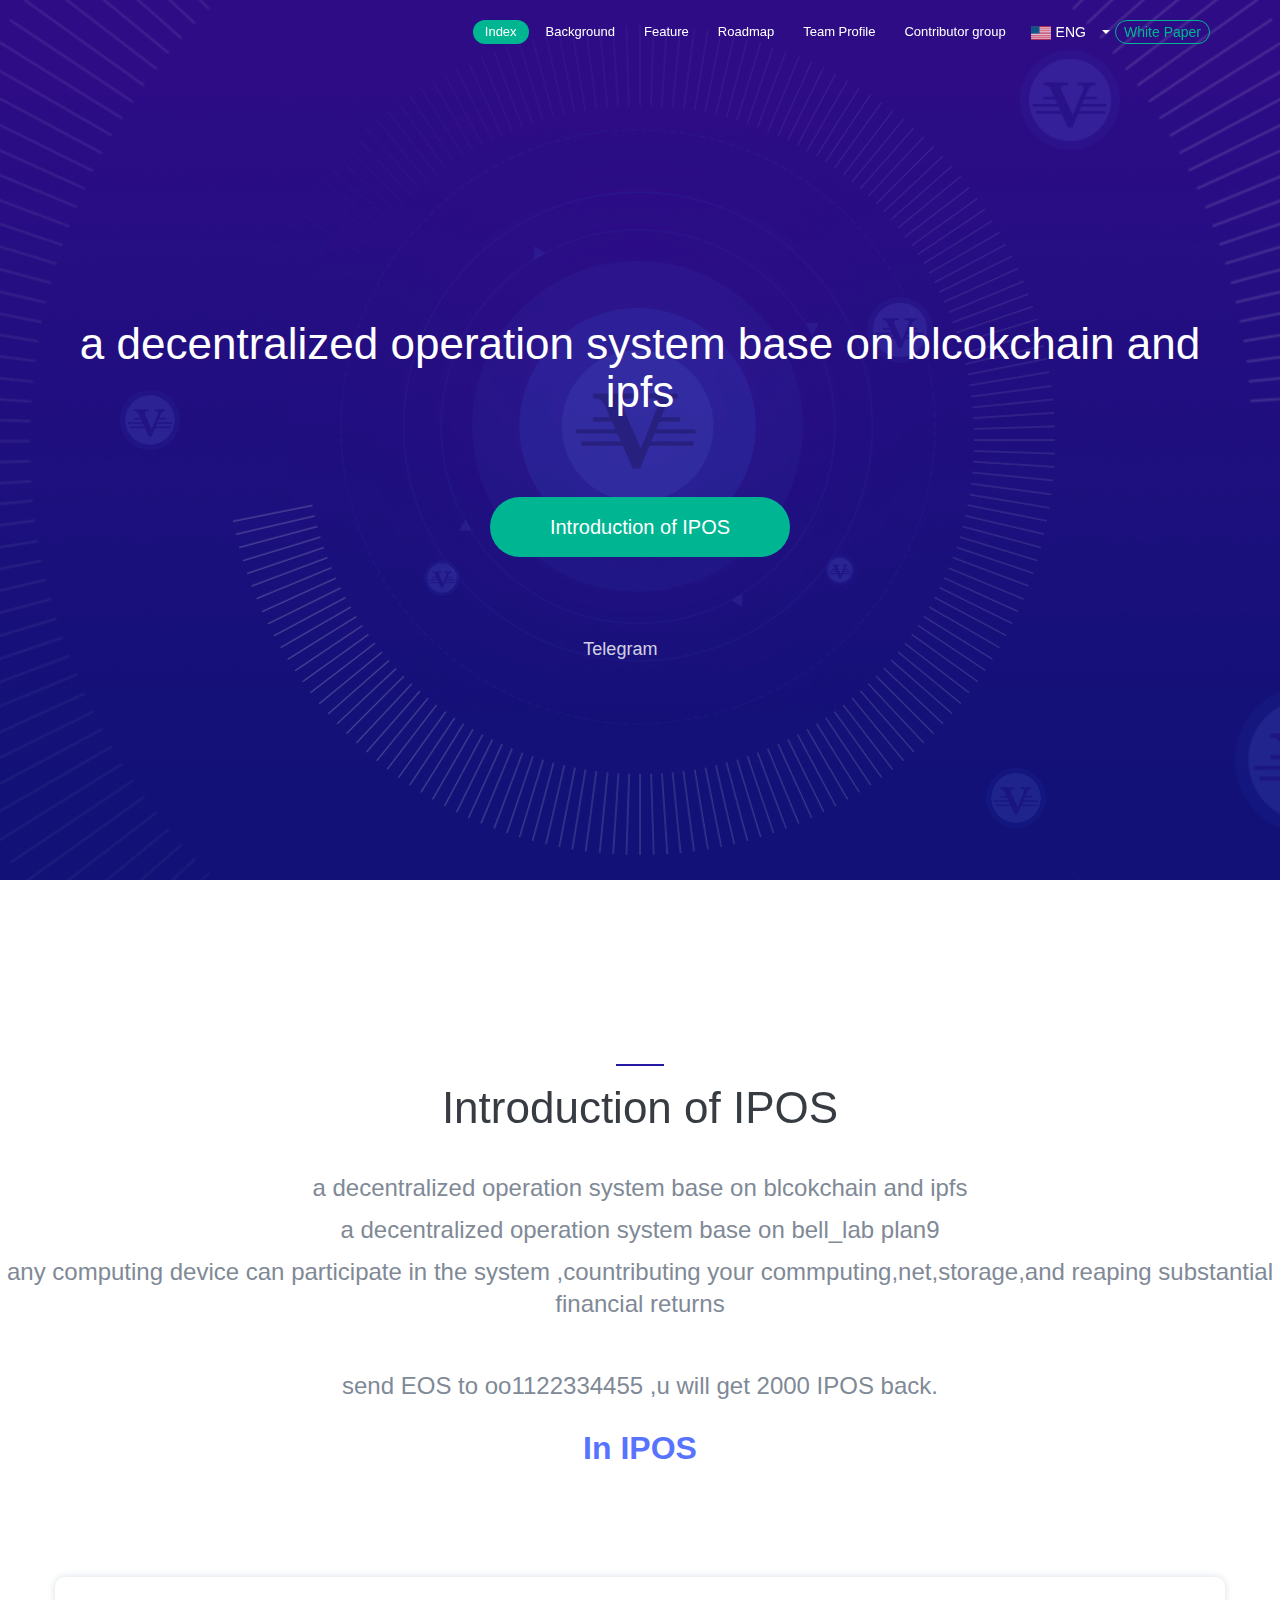
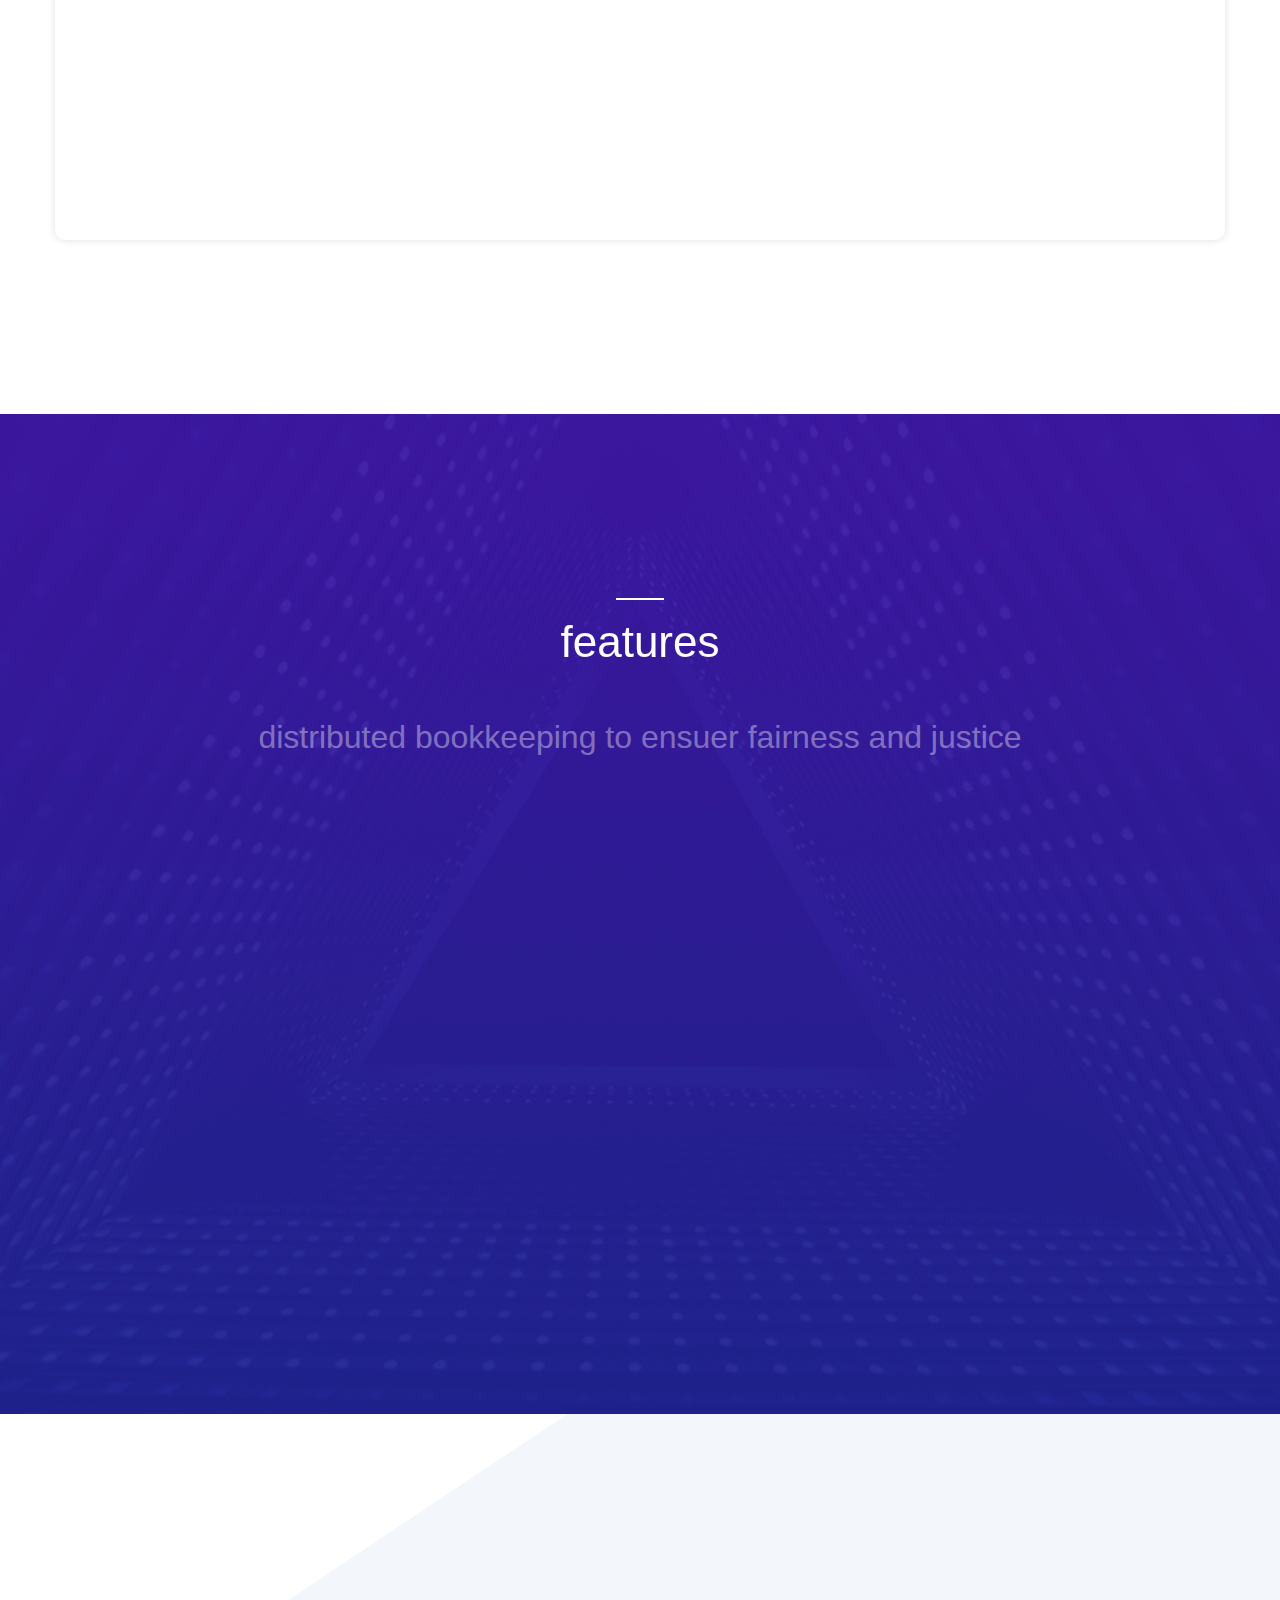
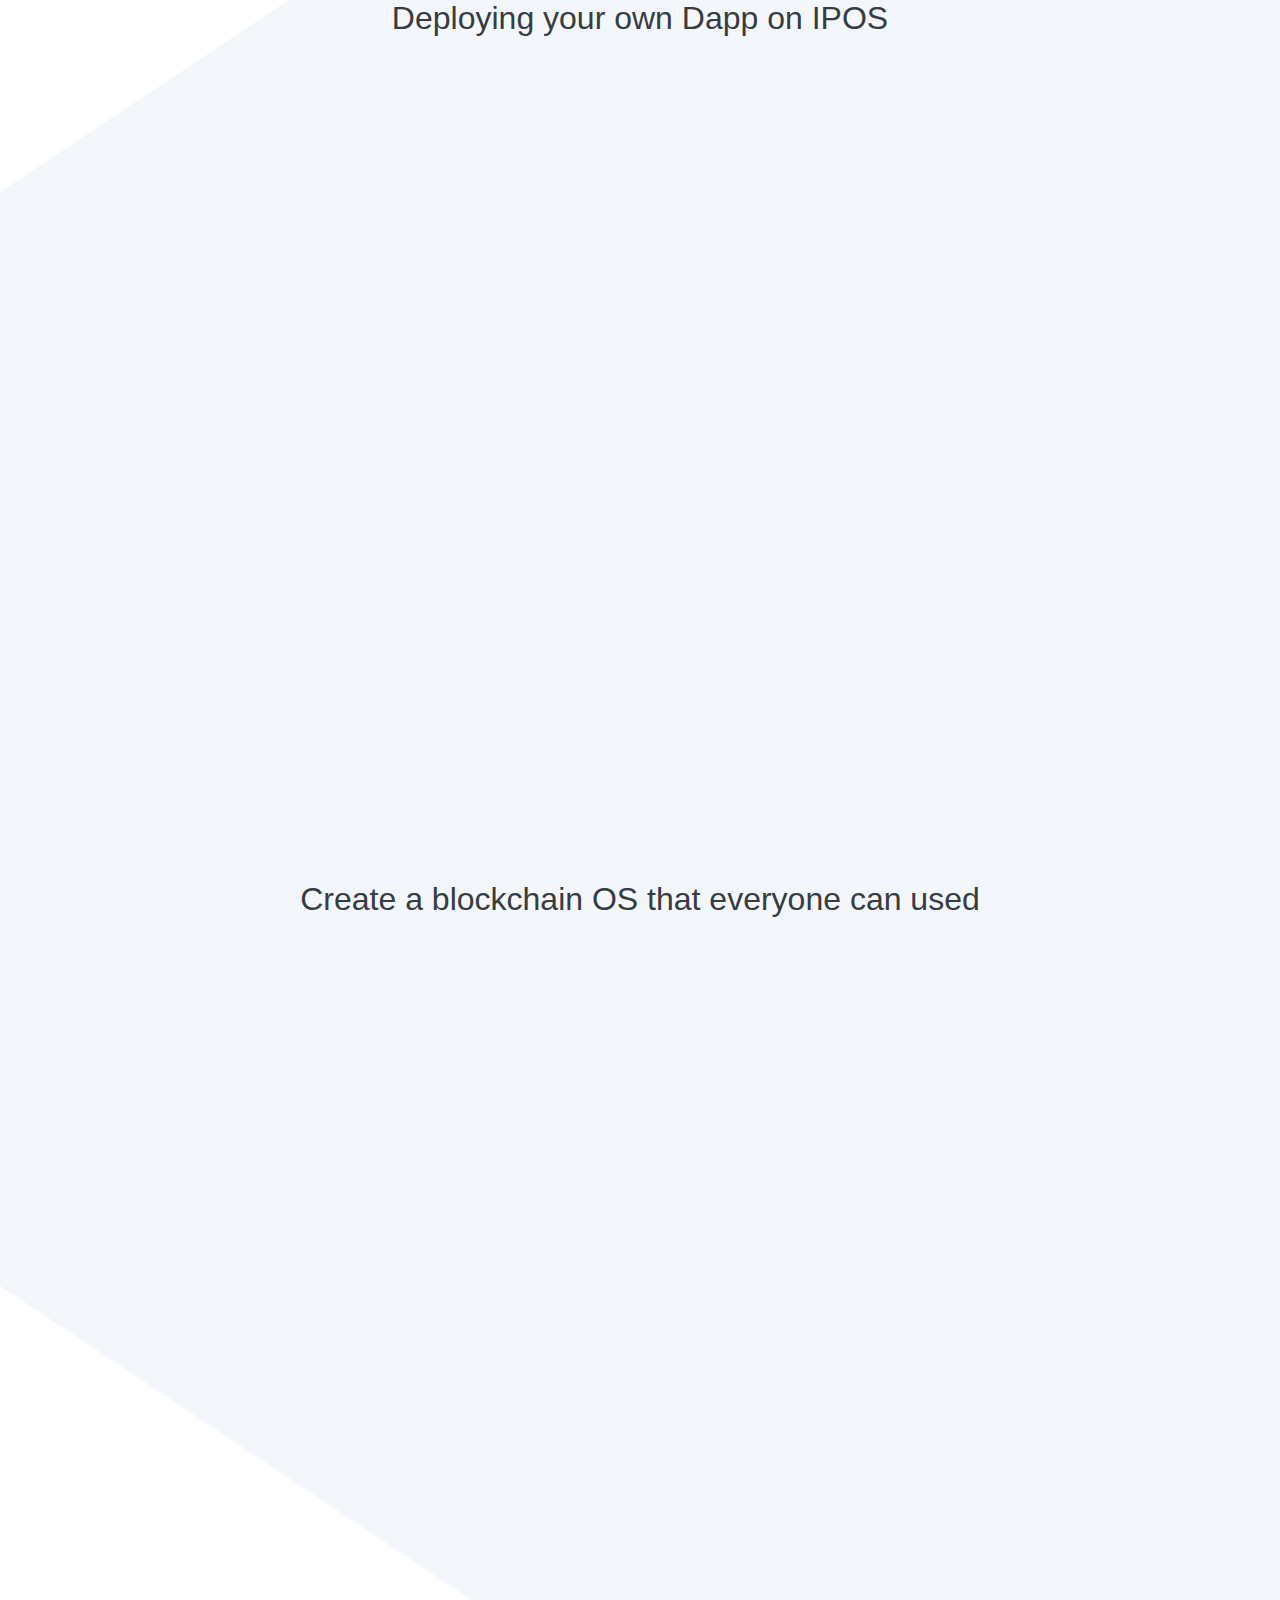
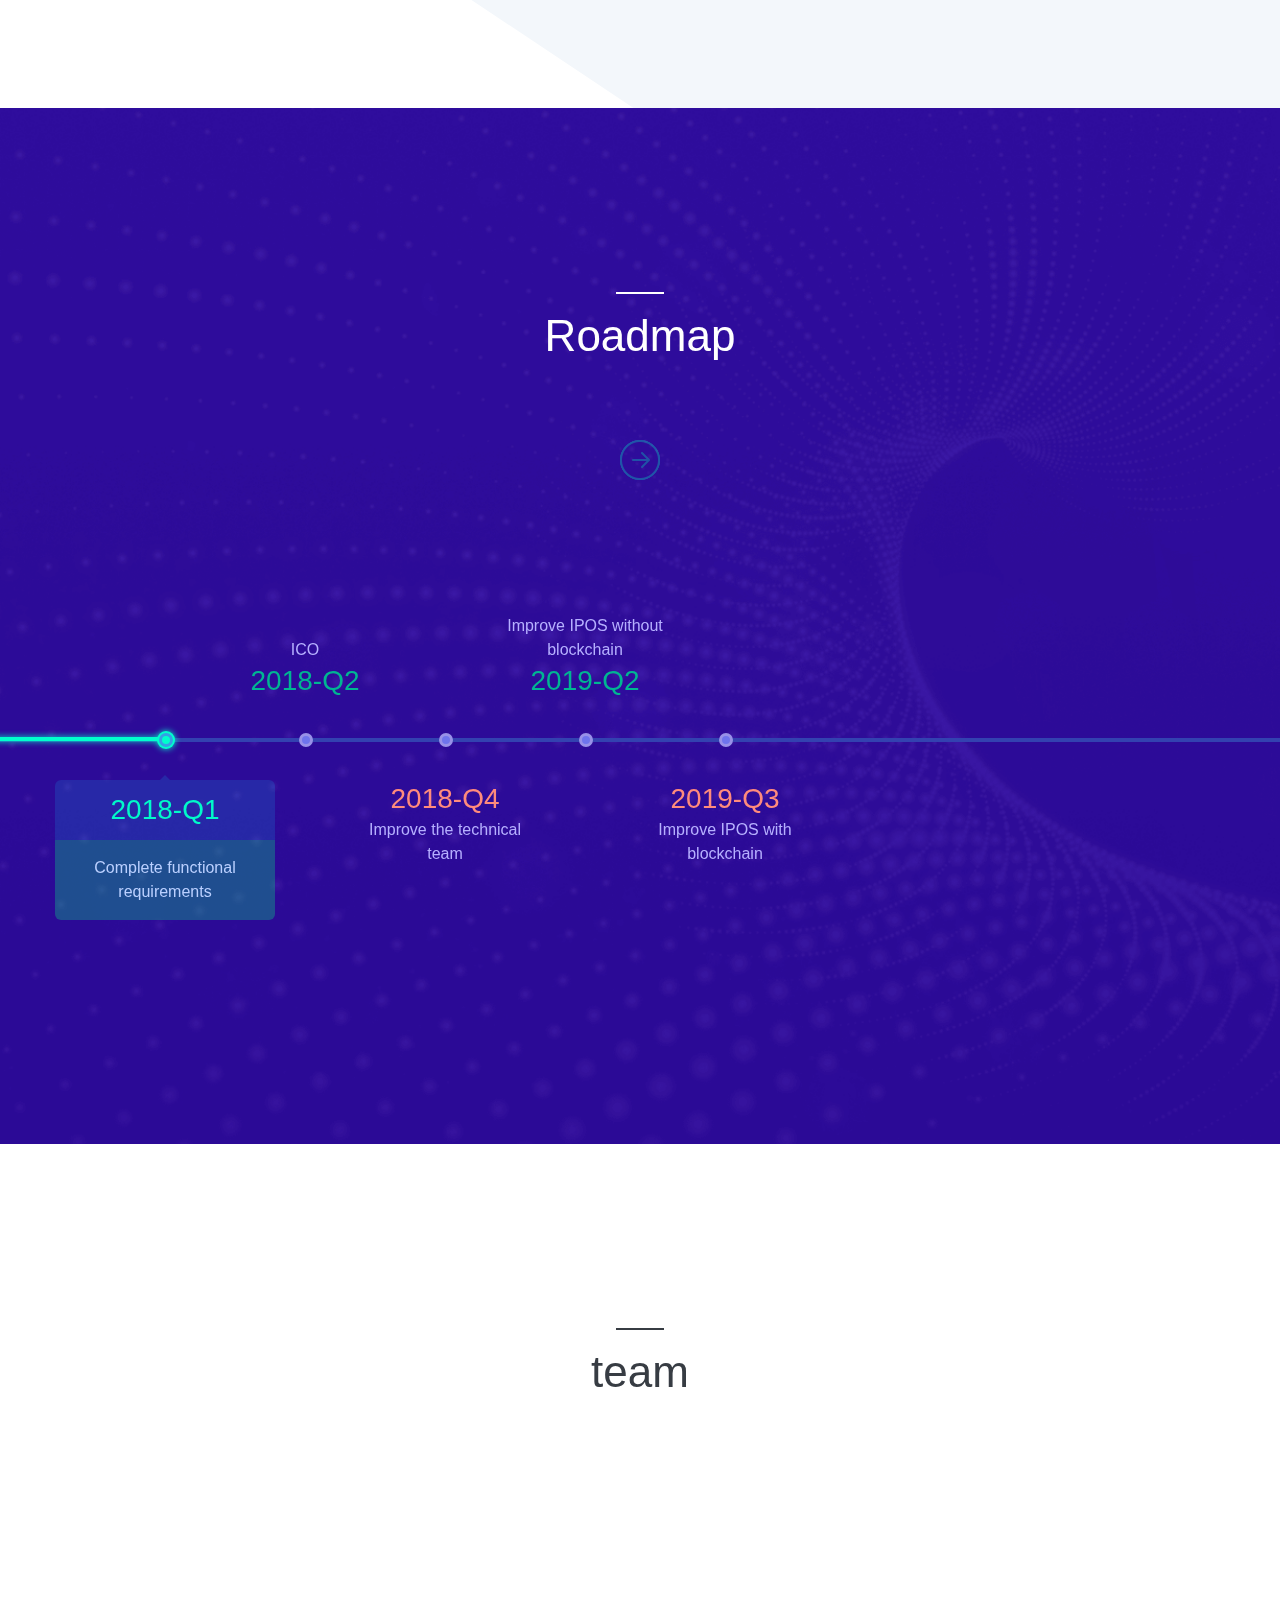
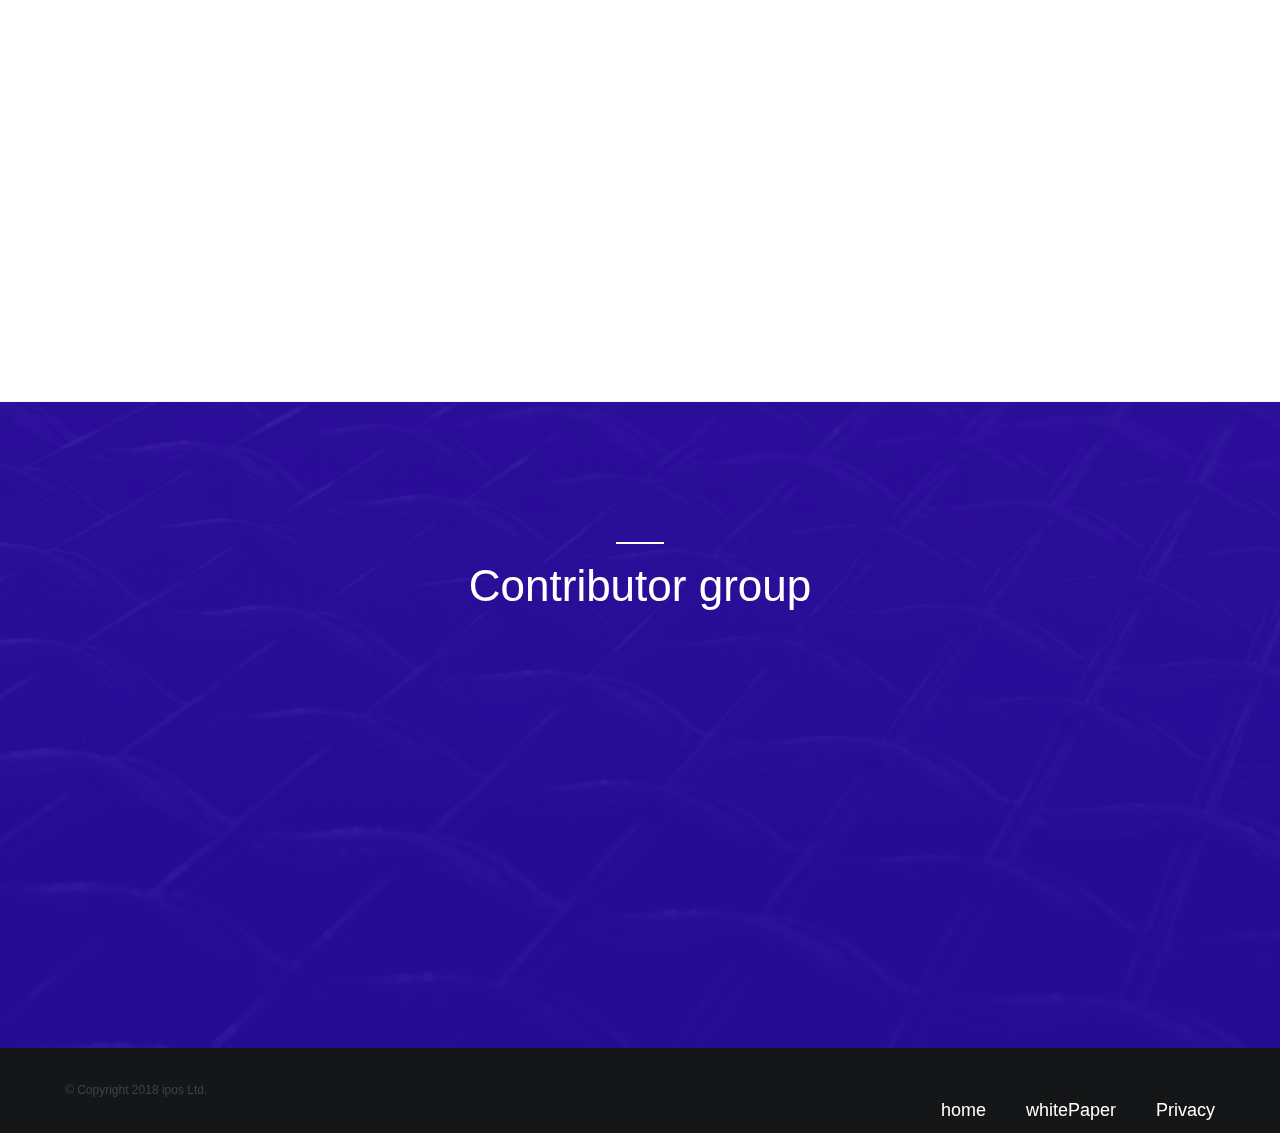
==== index.html @ 0fe25af8 "Update index.html" ====
<!DOCTYPE html>
<html lang="en">
<head>
    <meta charset="UTF-8">
    <meta name="renderer" content="webkit">
    <meta http-equiv="x-ua-compatible" content="IE=edge,chrome=1">
    <meta name="viewport" content="width=device-width, initial-scale=1, maximum-scale=1.0,user-scalable=no">
    <meta name="keywords" content="IPOS,IPFS, btc, blockchain">
    <meta name="description" content="IPOS a decentralized operation system base on bell_lab plan9">
    <link href="/logo.png" rel="SHORTCUT ICON"/>
    <title>ipos -- a decentralized operation system</title>
    <link rel="stylesheet" href="/assets/css/animate.css"/>
    <link rel="stylesheet" href="/assets/css/global.css" type="text/css"/>
    <link rel="stylesheet" href="/assets/css/index.css" type="text/css"/>
    <link rel="stylesheet" href="/assets/css/index-xs.css" media="screen and (max-width: 750px)" type="text/css"/>
<!-- Global site tag (gtag.js) - Google Analytics -->
<script async src="https://www.googletagmanager.com/gtag/js?id=UA-15892875-23"></script>
<script>
  window.dataLayer = window.dataLayer || [];
  function gtag(){dataLayer.push(arguments);}
  gtag('js', new Date());

  gtag('config', 'UA-15892875-23');
</script>
    <!--[if lt IE9]>
    <script src="/assets/js/html5shiv.js"></script>
    <script src="/assets/js/json3.js"></script>
    <![endif]-->
    <!-- dom4级 功能 -->
    <script src="/assets/js/dom4.max.js"></script>
</head>
<body>
<header id="module-header" class="m-header js-header">
    <div class="container">
        <div class="logo">
            <a href="/" title="IPOS" class="iconfont "></a>
        </div>
        <nav class="m-nav">
            <span class="nav-btn js-btn-nav iconfont"></span>
            <ul class="clearfix">
                <li class="active"><a href="#module-header" title="Index">Index</a></li>
                <li><a href="#module-background" title="Background">Background</a></li>
                <li><a href="#module-feature" title="Feature">Feature</a></li>
                <li><a href="#module-roadmap" title="Roadmap">Roadmap</a></li>
                <li><a href="#module-team-profile" title="Team Profile">Team Profile</a></li>
                <li><a href="#module-contact-us" title="Contributor group">Contributor group</a></li>
                
                <li class="language">
                     <span><i class="icon icon-us"></i>ENG</span>
                    <ul class="language-option">
                        <li><a href="index_cn.html"><i class="icon icon-cn"></i>中文</a></li>
                         <li><a href="index.html"><i class="icon icon-us"></i>ENG</a></li>
                        <li><a href="/game"><i class="icon icon-us"></i>game</a></li>
                    </ul>
                </li>
            </ul>
            <a target="_blank" href="https://github.com/IPOSIO/ipos/blob/master/README.md" class="btn-product-enter">White Paper</a>
        </nav>
    </div>
</header>

<section id="module-hero" class="m-hero">
    <div class="container">
        <div class="meta-desc">&nbsp;</div>
        <div class="meta-desc">&nbsp;</div>
        <div class="meta-desc">&nbsp;</div>
        <div class="meta-desc">&nbsp;</div>
        <div class="meta-desc">&nbsp;</div>
        <h2 class="sub-title">a decentralized operation system base on blcokchain and ipfs</h2>
        <a href="https://github.com/IPOSIO/ipos/blob/master/README.md" class="download">Introduction of IPOS</a>
        <div class="share">
            <a href="https://t.me/iposio" class="share-item-telegram"><i class="iconfont icon-telegram-icom"></i> Telegram</a>
            <a href="javascript:void(0);" class="share-item-wechat"><i class="iconfont icon-wechat-icon"></i> </a>
        </div>
    </div>
    <div class="circle-outer"></div>
    <div class="circle-inner"></div>
    <div class="bitcoin-icon-list">
        <div class="bitcoin-icon"></div>
        <div class="bitcoin-icon"></div>
        <div class="bitcoin-icon"></div>
        <div class="bitcoin-icon"></div>
        <div class="bitcoin-icon"></div>
        <div class="bitcoin-icon"></div>
        <div class="bitcoin-icon"></div>
        <div class="bitcoin-icon"></div>
        <div class="bitcoin-icon"></div>
    </div>
    <div class="arrow-down iconfont icon-scroll-btn"></div>
</section>

<section id="module-background" class="module module-background">
    <h3 class="title">Introduction of IPOS</h3>
    <div class="content">
        <p>a decentralized operation system base on blcokchain and ipfs</p>
        <p>a decentralized operation system base on bell_lab plan9</p>
        <p>any computing device can participate in the system ,countributing your commputing,net,storage,and reaping substantial financial returns</p>
        <br>
        <br> <p>send EOS to oo1122334455 ,u will get 2000 IPOS back.</p>
        <br>
        <p>
            <strong>In IPOS</strong>
        </p>
        <br>
        <br>
        <br>
        <br>
        <br>
        <div class="container">
            <ul class="in-iverone">
                <li class="item wow fadeInUp" data-wow-duration="1s" data-wow-delay="0s">
                    <div class="media"><i class="iconfont icon-bg-icon-advertisment"></i></div>
                    <div class="title">There is no need to calculate too much on your phone</div>
                    <div class="desc">The computing tasks can be completely handed over to the IPOS</div>
                </li>
                <li class="item wow fadeInUp" data-wow-duration="1s" data-wow-delay=".2s">
                    <div class="media"><i class="iconfont icon-bg-icon-provider"></i></div>
                    <div class="title">build your DAPP </div>
                    <div class="desc">operate independently </div>
                </li>
                <li class="item wow fadeInUp" data-wow-duration="1s" data-wow-delay=".4s">
                    <div class="media"><i class="iconfont icon-bg-icon-share"></i></div>
                    <div class="title">Idle rescourese realisatioin</div>
                    <div class="desc">PC can participate</div>
                </li>
            </ul>
        </div>
    </div>
</section>

<section id="module-feature" class="module module-feature">
    <h3 class="title">features</h3>
    <div class="sub-title">distributed bookkeeping to ensuer fairness and justice</div>
    <ul class="feature-list">
        <li class="item clearfix">
            <div class="media wow animate" data-wow-offset="-200">
                <div class="computer wow" data-wow-offset="-200">
                    <div class="highlight wow" data-wow-offset="-200"></div>
                </div>
            </div>
            <div class="arrow wow fadeInRight" data-wow-delay=".8s" data-wow-duration=".5s"></div>
            <div class="content wow fadeInRight" data-wow-delay=".8s" data-wow-duration=".5s">
                <div class="title">app running </div>
                <div class="desc">Dynamically continue prices according to demand</div>
            </div>
        </li>
        <li class="item clearfix">
            <div class="media wow animate" data-wow-offset="-100"></div>
            <div class="arrow wow fadeInRight" data-wow-delay=".9s" data-wow-duration=".5s"></div>
            <div class="content wow fadeInRight" data-wow-delay=".9s" data-wow-duration=".5s">
                <div class="title">Computing</div>
                <div class="desc">Fault tolerant computing ensures authenticity</div>
            </div>
        </li>
        <li class="item clearfix">
            <div class="media wow animate"></div>
            <div class="arrow wow fadeInRight" data-wow-delay="1s" data-wow-duration=".5s"></div>
            <div class="content wow fadeInRight" data-wow-delay="1s" data-wow-duration=".5s">
                <div class="title">PC can participate </div>
                <div class="desc">you pains, you gains</div>
            </div>
        </li>
    </ul>
</section>

<section id="module-feature-safety" class="module module-feature-safety">
    <div class="container">
        <h3 class="title">Deploying your own Dapp on IPOS</h3>
        <ul class="feature-safety clearfix">
            <li class="item">
                <div class="card wow fadeInUp" data-wow-delay=".2s">
                    <div class="media"><img src="/assets/images/icon-distribution.png" alt=""/></div>
                    <div class="title">Shared storage</div>
                    <div class="desc">share data with each other and download them quikly</div>
                </div>
            </li>
            <li class="item">
                <div class="card wow fadeInUp" data-wow-delay=".3s">
                    <div class="media"><img src="/assets/images/icon-copyright.png" alt=""/></div>
                    <div class="title">Open platform</div>
                    <div class="desc">Anyone can deploy their DAPP</div>
                </div>
            </li>
            <li class="item">
                <div class="card wow fadeInUp" data-wow-delay=".4s">
                    <div class="media"><img src="/assets/images/icon-platform.png" alt=""/></div>
                    <div class="title">Idle rescoues realisation</div>
                    <div class="desc">Idle pc is involved in computing and net and storage</div>
                </div>
            </li>
        </ul>
        <h3 class="title">Create a blockchain OS that everyone can  used</h3>
        <ul class="feature-availability">
            <li class="item">
                <div class="card wow fadeInUp">
                    <div class="media"><img src="/assets/images/icon-touchable-1.png" alt=""/></div>
                    <div class="desc">point to point encryption chat,P2P broadcase ,privacy</div>
                </div>
            </li>
            <li class="item">
                <div class="card wow fadeInUp" data-wow-delay=".3s">
                    <div class="media"><img src="/assets/images/icon-touchable-2.png" alt=""/></div>
                    <div class="desc">Belongs to your personal blog and dapp</div>
                </div>
            </li>
            <li class="item">
                <div class="card wow fadeInUp" data-wow-delay=".4s">
                    <div class="media"><img src="/assets/images/icon-touchable-3.png" alt=""/></div>
                    <div class="desc">No need to purchase hardware ,dynamic adjustment according to supply and  demand relatiionship</div>
                </div>
            </li>
        </ul>
    </div>
</section>

<section id="module-roadmap" class="module module-roadmap">
    <h3 class="title">Roadmap</h3>
    <div class="content">
        <div class="m-roadmap">
            <div class="paging">
                <a href="javascript:void(0);" class="prev disabled"></a>
                <a href="javascript:void(0);" class="next"></a>
            </div>
            <div class="roadmap-list">
                <div class="highlight-dot"></div>
                <div class="container">
                    <ul style="width: 99999px;">

                        <li>
                            <i class="dot"></i>
                            <div class="title">2018-Q1</div>
                            <div class="desc">Complete functional requirements</div>
                        </li>
                        <li>
                            <i class="dot"></i>
                            <div class="title">2018-Q2</div>
                            <div class="desc">ICO</div>
                        </li>
                        <li>
                            <i class="dot"></i>
                            <div class="title">2018-Q4</div>
                            <div class="desc">Improve the technical team</div>
                        </li>
                        <li>
                            <i class="dot"></i>
                            <div class="title">2019-Q2</div>
                            <div class="desc">Improve IPOS without blockchain</div>
                        </li>
                        <li>
                            <i class="dot"></i>
                            <div class="title">2019-Q3</div>
                            <div class="desc">Improve IPOS with blockchain</div>
                        </li>
                    </ul>
                </div>
            </div>
        </div>
    </div>
</section>

<section id="module-team-profile" class="module module-team-profile">
    <h3 class="title">team</h3>
    <div class="container">
<ul>
            <li>
                <div class="card wow fadeInUp" data-wow-delay=".2s">
                    <div class="media"></div>
                    <div class="title">Everyone can join us</div>
                    <div class="meta-position">Participant</div>
                    <div class="desc">
                        <p class="primary">Sending IPOS token to contributors: Anyone who contributes to the IPOS ecology should get the corresponding currency. For example, raising bugs, providing code, providing documentation, etc.。</p>
                        <p class="secondary">
IPOS does not have a centralized development team and does not have a centralized operations team. Anyone can provide code to IPOS, and the author of merge will get the corresponding IPOS reward. (issue method reward, that is, someone contributed to IPOS, increase the number of IPOS coins in circulation)</p>
                    </div>
                </div>
            </li>
    <li>
                <div class="card wow fadeInUp" data-wow-delay=".2s">
                    <div class="media"></div>
                    <div class="title">ICO</div>
                    <div class="meta-position"></div>
                    <div class="desc">
                        <p class="primary">send EOS to oo1122334455，you will get IPOS back</p>
                        <p class="secondary">
</p>
                    </div>
                </div>
            </li>
    <ul>
    </div>
</section>


<section id="module-contact-us" class="module module-contact-us">
    <h3 class="title">Contributor group</h3>
    <div class="container">
        <ul>
            <li>
                <a href="https://t.me/iposio" class="card wow fadeInUp">
                    <div class="media iconfont icon-telegram-icom"></div>
                    <div class="title">Telegram</div>
                </a>
            </li>
            <li class="wechat-card">
                <div class="card card-positive wow fadeInUp" data-wow-delay=".3s">
                    <div class="media iconfont icon-wechat-icon"></div>
                    <div class="title">WeChat</div>
                </div>
            </li>
        </ul>
    </div>
</section>
<div class="m-footer">
    <div class="container">
<!-- <div class="footer-logo iconfont icon-iveryonelogo"></div> -->
        <ul class="footer-link clearfix">
            <li><a href="/">home</a></li>
            <li><a href="https://github.com/IPOSIO/ipos/blob/master/README.md">whitePaper</a></li>
            <li><a href="#">Privacy</a></li>
        </ul>
        <div class="copyright">© Copyright 2018 ipos Ltd. </div>
    </div>
</div>


<!--jquery-->
<script type="text/javascript" src="/assets/js/jquery.js"></script>
<script type="text/javascript" src="/assets/js/global.js"></script>
<script type="text/javascript" src="/assets/js/index.js"></script>
<script type="text/javascript" src="/assets/lib/wow/wow.min.js"></script>




</body>
</html>
---- assets/css/index.css ----
.m-hero {
  position: relative;
  background: url("../images/hero-bg.png") no-repeat 50% 0;
  background-size: cover;
  height: 880px;
  overflow: hidden; }
  .m-hero .container {
    position: relative;
    z-index: 1; }
    .m-hero .container .title {
      margin-top: 160px;
      font-size: 530px;
      text-align: center;
      color: #fff;
      line-height: 90px;
      margin-bottom: 10px;
      height: 88px; }
    .m-hero .container .meta-desc {
      font-size: 18px;
      color: #fff;
      line-height: 24px;
      text-align: center;
      margin-bottom: 40px; }
    .m-hero .container .meta-desc strong {
      color: #00b692;
      font-weight: normal; }
    .m-hero .container .sub-title {
      color: #fff;
      text-align: center;
      font-size: 44px;
      margin-bottom: 80px; }
    .m-hero .container .download {
      margin: 0 auto;
      display: block;
      width: 300px;
      height: 60px;
      background-color: #00b692;
      color: #fff;
      line-height: 60px;
      text-align: center;
      font-size: 20px;
      border-radius: 30px;
      cursor: pointer;
      transition: all .2s;
      text-decoration: none; }
    .m-hero .container .download:hover {
      text-decoration: none;
      background-color: #10c6a2; }
    .m-hero .container .share {
      margin-top: 40px;
      width: 100%;
      text-align: center; }
      .m-hero .container .share a {
        display: inline-block;
        margin: 20px;
        color: #fff;
        font-size: 18px;
        text-decoration: none;
        opacity: .8; }
        .m-hero .container .share a .iconfont {
          display: inline-block;
          width: 48px;
          height: 48px;
          margin-right: 10px;
          vertical-align: -10px;
          font-size: 48px; }
        .m-hero .container .share a:hover {
          color: #00b692;
          opacity: 1; }
  .m-hero .arrow-down {
    position: fixed;
    width: 20px;
    height: 32px;
    bottom: 64px;
    left: 50%;
    margin-left: -10px;
    font-size: 30px;
    color: #fff;
    opacity: .8;
    animation: float 3s ease-in-out infinite;
    transition: opacity .1s; }
  .m-hero .arrow-down.hide {
    opacity: 0; }
  .m-hero .circle-outer {
    position: absolute;
    left: 50%;
    top: 50%;
    margin-left: -760px;
    margin-top: -760px;
    width: 1520px;
    height: 1520px;
    background: url("../images/circle-big.png") no-repeat;
    background-size: cover;
    animation: rotate-reverse 60s linear infinite; }
  .m-hero .circle-inner {
    position: absolute;
    left: 50%;
    top: 50%;
    margin-left: -415px;
    margin-top: -415px;
    width: 830px;
    height: 830px;
    background: url("../images/circle-inner.png") no-repeat;
    background-size: cover;
    animation: rotate 40s linear infinite; }
  .m-hero .bitcoin-icon-list .bitcoin-icon {
    position: absolute;
    left: 50%;
    top: 50%;
    animation: float 3s ease-in-out infinite; }
    .m-hero .bitcoin-icon-list .bitcoin-icon:after {
      content: '';
      background: url("../images/coin-icon.png") no-repeat;
      background-size: contain;
      display: block;
      width: 100px;
      height: 100px; }
    .m-hero .bitcoin-icon-list .bitcoin-icon:nth-child(1) {
      transition-delay: .2s;
      margin-left: -780px;
      margin-top: 300px;
      animation-delay: .2s; }
    .m-hero .bitcoin-icon-list .bitcoin-icon:nth-child(2) {
      transition-delay: 1.6s;
      margin-left: -760px;
      margin-top: -390px;
      animation-delay: 1.6s; }
    .m-hero .bitcoin-icon-list .bitcoin-icon:nth-child(3) {
      transition-delay: .1s;
      margin-left: -540px;
      margin-top: -70px;
      animation-delay: .1s; }
    .m-hero .bitcoin-icon-list .bitcoin-icon:nth-child(4) {
      transition-delay: 2.3s;
      margin-left: -248px;
      margin-top: 88px;
      animation-delay: 2.3s; }
    .m-hero .bitcoin-icon-list .bitcoin-icon:nth-child(5) {
      transition-delay: 1.2s;
      margin-left: 380px;
      margin-top: -390px;
      animation-delay: 1.2s; }
    .m-hero .bitcoin-icon-list .bitcoin-icon:nth-child(6) {
      transition-delay: .4s;
      margin-left: 210px;
      margin-top: -160px;
      animation-delay: .4s; }
    .m-hero .bitcoin-icon-list .bitcoin-icon:nth-child(7) {
      transition-delay: 2.5s;
      margin-left: 150px;
      margin-top: 80px;
      animation-delay: 2.5s; }
    .m-hero .bitcoin-icon-list .bitcoin-icon:nth-child(8) {
      transition-delay: 1.1s;
      margin-left: 326px;
      margin-top: 308px;
      animation-delay: 1.1s; }
    .m-hero .bitcoin-icon-list .bitcoin-icon:nth-child(9) {
      transition-delay: .9s;
      margin-left: 620px;
      margin-top: 270px;
      animation-delay: .9s; }
    .m-hero .bitcoin-icon-list .bitcoin-icon:nth-child(1):after {
      transform: scale(1); }
    .m-hero .bitcoin-icon-list .bitcoin-icon:nth-child(2):after {
      transform: scale(0.74); }
    .m-hero .bitcoin-icon-list .bitcoin-icon:nth-child(3):after {
      transform: scale(0.6); }
    .m-hero .bitcoin-icon-list .bitcoin-icon:nth-child(4):after {
      transform: scale(0.36); }
    .m-hero .bitcoin-icon-list .bitcoin-icon:nth-child(5):after {
      transform: scale(1); }
    .m-hero .bitcoin-icon-list .bitcoin-icon:nth-child(6):after {
      transform: scale(0.66); }
    .m-hero .bitcoin-icon-list .bitcoin-icon:nth-child(7):after {
      transform: scale(0.3); }
    .m-hero .bitcoin-icon-list .bitcoin-icon:nth-child(8):after {
      transform: scale(0.6); }
    .m-hero .bitcoin-icon-list .bitcoin-icon:nth-child(9):after {
      transform: scale(1.5); }
  @media (max-width: 768px) {
    .m-hero {
      height: 1024px; } }

.m-header {
  position: fixed;
  top: 0;
  left: 0;
  right: 0;
  z-index: 100;
  transition: all .3s; }
  .m-header .container .logo {
    float: left;
    display: inline;
    height: 24px;
    width: 120px;
    padding: 20px 0; }
    .m-header .container .logo a {
      display: block;
      width: 120px;
      height: 24px;
      line-height: 24px;
      font-size: 120px;
      text-align: center;
      color: #fff;
      text-decoration: none; }
  .m-header.active {
    background-color: #000; }
  .m-header.active-menu {
    background-color: #000; }

.m-nav {
  padding: 20px 0;
  height: 64px;
  float: right;
  display: inline; }
  .m-nav .nav-btn {
    display: none;
    position: absolute;
    right: 24px;
    top: 20px;
    width: 24px;
    height: 24px;
    font-size: 24px;
    text-align: center;
    line-height: 24px;
    color: #fff; }
  .m-nav .nav-btn:after {
    content: '\e682'; }
  .m-nav.active .nav-btn:after {
    content: '\e605'; }
  .m-nav > ul {
    margin: 0;
    padding: 0;
    float: left; }
    .m-nav > ul > li {
      float: left;
      display: inline;
      margin-left: 5px; }
      .m-nav > ul > li > a {
        display: block;
        height: 24px;
        padding: 0 12px;
        line-height: 24px;
        color: #fff;
        border-radius: 12px;
        cursor: pointer;
        font-size: 13px;
        text-decoration: none; }
        .m-nav > ul > li > a:hover {
          background-color: rgba(0, 0, 0, 0.3);
          text-decoration: none; }
      .m-nav > ul > li.active a {
        background-color: #00b692; }
  .m-nav .language {
    position: relative;
    color: #fff;
    float: left;
    display: inline;
    margin-left: 5px;
    padding: 0 8px; }
    .m-nav .language span {
      display: block;
      padding-right: 16px;
      line-height: 24px;
      height: 24px;
      cursor: default; }
      .m-nav .language span .icon {
        position: relative;
        display: inline-block;
        width: 20px;
        height: 14px;
        vertical-align: middle;
        margin-right: 5px; }
      .m-nav .language span:before {
        top: 10px;
        right: 0;
        content: '';
        position: absolute;
        display: block;
        width: 0;
        height: 0;
        border-top: solid 4px #fff;
        border-left: solid 4px transparent;
        border-right: solid 4px transparent; }
    .m-nav .language .language-option {
      display: none;
      position: absolute;
      padding: 0;
      top: 44px;
      right: 0;
      box-shadow: 0 0 12px rgba(0, 0, 0, 0.15);
      z-index: 1; }
      .m-nav .language .language-option:before {
        content: '';
        position: absolute;
        display: block;
        height: 20px;
        width: 100%;
        top: -20px;
        left: 0; }
      .m-nav .language .language-option li {
        display: block;
        padding: 0 20px;
        font-size: 14px;
        line-height: 36px;
        background-color: #fff;
        white-space: nowrap;
        cursor: pointer; }
        .m-nav .language .language-option li a {
          text-decoration: none;
          color: #999;
          display: block; }
        .m-nav .language .language-option li .icon {
          display: inline-block;
          width: 24px;
          height: 16px;
          vertical-align: -3px;
          margin-right: 5px; }
        .m-nav .language .language-option li:first-child {
          border-bottom: solid 1px #eee;
          border-radius: 3px 3px 0 0; }
        .m-nav .language .language-option li:last-child {
          border-radius: 0 0 3px 3px; }
        .m-nav .language .language-option li:hover {
          background-color: #f4f4f4; }
    .m-nav .language:hover .language-option {
      display: block; }
    .m-nav .language .icon-us {
      background: url([data-uri]) no-repeat;
      background-size: cover; }
    .m-nav .language .icon-cn {
      background: url([data-uri]) no-repeat;
      background-size: cover; }
  .m-nav .btn-product-enter {
    color: #00b692;
    float: left;
    display: inline;
    margin-left: 5px;
    padding: 0 8px;
    font-size: 14px;
    line-height: 23px;
    height: 24px;
    border: 1px solid #00b692;
    border-radius: 12px;
    text-decoration: none; }
  @media (max-width: 1000px) {
    .m-nav ul > li {
      margin-right: 2px; }
    .m-nav ul > li > a {
      padding: 0 8px; } }
  @media (max-width: 768px) {
    .m-nav .nav-btn {
      display: block; }
    .m-nav > ul {
      position: fixed;
      top: 64px;
      left: 0;
      right: 0;
      bottom: 0;
      background-color: #000;
      display: none;
      float: none; }
      .m-nav > ul > li {
        float: none;
        display: block;
        margin: 0 44px;
        padding: 0;
        border-bottom: solid 1px #333; }
        .m-nav > ul > li > a {
          display: block;
          height: 64px;
          padding: 0;
          line-height: 64px;
          color: #fff;
          border-radius: 0;
          font-size: 18px;
          margin: 0; }
        .m-nav > ul > li.active a {
          background-color: transparent;
          color: #00b692; }
    .m-nav .btn-product-enter {
      position: absolute;
      top: 20px;
      right: 64px; }
    .m-nav.active ul {
      display: block; } }

.module {
  background-color: #fff; }

.module-background {
  padding: 164px 0; }
  .module-background > .title {
    position: relative;
    padding-top: 20px;
    display: block;
    text-align: center;
    font-size: 44px;
    font-weight: normal;
    color: #373c43;
    margin-bottom: 40px; }
    .module-background > .title:after {
      content: '';
      position: absolute;
      width: 48px;
      height: 2px;
      top: 0;
      left: 50%;
      margin-left: -24px;
      background-color: #2418a4; }
  .module-background .content p {
    color: #808996;
    font-size: 24px;
    text-align: center;
    line-height: 32px; }
    .module-background .content p strong {
      color: #5874ff;
      font-size: 32px; }
  .module-background .content .in-iverone {
    margin-left: -15px;
    margin-right: -15px;
    box-shadow: 0 0 8px #d9dfe5;
    border-radius: 10px;
    padding: 0; }
    .module-background .content .in-iverone:before, .module-background .content .in-iverone:after {
      content: " ";
      display: table; }
    .module-background .content .in-iverone:after {
      clear: both; }
    .module-background .content .in-iverone .item {
      position: relative;
      min-height: 1px;
      padding-left: 15px;
      padding-right: 15px;
      position: relative;
      min-height: 1px;
      padding-left: 15px;
      padding-right: 15px;
      position: relative;
      min-height: 1px;
      padding-left: 15px;
      padding-right: 15px;
      margin-top: -55px;
      list-style: none;
      padding-bottom: 40px;
      text-align: center; }
      @media (min-width: 1200px) {
        .module-background .content .in-iverone .item {
          float: left;
          width: 33.33333%; } }
      @media (min-width: 992px) {
        .module-background .content .in-iverone .item {
          float: left;
          width: 33.33333%; } }
      @media (min-width: 768px) {
        .module-background .content .in-iverone .item {
          float: left;
          width: 33.33333%; } }
      .module-background .content .in-iverone .item .media {
        width: 104px;
        height: 104px;
        border-radius: 52px;
        margin: 0 auto 30px;
        background-color: #5874ff;
        color: #fff;
        text-align: center;
        line-height: 104px; }
      .module-background .content .in-iverone .item .media i {
        font-size: 54px; }
      .module-background .content .in-iverone .item .title {
        font-size: 24px;
        color: #373c43;
        margin-bottom: 24px; }
      .module-background .content .in-iverone .item .desc {
        font-size: 18px;
        color: #808996; }
      .module-background .content .in-iverone .item.animated {
        animation-duration: .5s; }
  @media (max-width: 768px) {
    .module-background .content p {
      font-size: 18px; }
    .module-background .in-iverone .desc {
      font-size: 14px;
      color: #808996; } }

.module-feature {
  padding: 164px 0;
  overflow: hidden;
  height: 1000px;
  background: #3b169b url("../images/feature-bg.png") no-repeat 50% 0;
  background-size: cover; }
  .module-feature > .title {
    position: relative;
    padding-top: 20px;
    display: block;
    text-align: center;
    font-size: 44px;
    color: #fff;
    margin-bottom: 48px;
    font-weight: normal; }
    .module-feature > .title:after {
      content: '';
      position: absolute;
      width: 48px;
      height: 2px;
      top: 0;
      left: 50%;
      margin-left: -24px;
      background-color: #fff; }
  .module-feature .sub-title {
    color: rgba(255, 255, 255, 0.4);
    text-align: center;
    font-size: 32px;
    margin-bottom: 172px; }
  .module-feature .feature-list {
    width: 960px;
    margin: 0 auto;
    padding: 0; }
    .module-feature .feature-list .item {
      position: relative;
      margin: 0 0 70px 0;
      padding: 0 0 0 360px;
      list-style: none; }
      .module-feature .feature-list .item > * {
        float: left;
        display: inline;
        left: 0; }
      .module-feature .feature-list .item .media {
        position: absolute;
        width: 360px;
        margin-top: -80px;
        overflow: visible;
        animation: feature-ani 1s ease-in-out;
        animation-fill-mode: forwards;
        animation-delay: 0s; }
        .module-feature .feature-list .item .media .computer {
          animation: feature-ani 1s ease-in-out;
          animation-fill-mode: forwards; }
        .module-feature .feature-list .item .media .computer .highlight {
          animation: feature-ani 1s ease-in-out;
          animation-fill-mode: forwards; }
      .module-feature .feature-list .item .arrow {
        background: url("../images/feature-arrow.png") no-repeat right 50%;
        background-size: cover;
        width: 136px;
        height: 20px;
        margin: 10px 52px; }
      .module-feature .feature-list .item .content {
        width: 360px; }
      .module-feature .feature-list .item .title {
        color: #fff;
        font-size: 32px;
        line-height: 34px;
        margin-bottom: 10px; }
      .module-feature .feature-list .item .desc {
        font-size: 18px;
        color: #999; }
      .module-feature .feature-list .item:nth-child(1) .media {
        background: url("../images/feature-layer-3.png") no-repeat 50%;
        background-size: cover;
        width: 360px;
        height: 209px;
        z-index: 3;
        transform: translateY(266px); }
      .module-feature .feature-list .item:nth-child(1) .media .computer {
        background: url("../images/feature-layer-1.png") no-repeat 50%;
        background-size: cover;
        width: 168px;
        height: 83px;
        margin-left: 100px;
        margin-top: -40px;
        transform: translateY(84px); }
      .module-feature .feature-list .item:nth-child(1) .media .computer .highlight {
        background: url("../images/feature-layer-2.png") no-repeat 50%;
        background-size: cover;
        width: 168px;
        height: 150px;
        margin-top: -40px;
        opacity: 0; }
      .module-feature .feature-list .item:nth-child(2) .media {
        background: url("../images/feature-layer-4.png") no-repeat 50%;
        background-size: cover;
        width: 360px;
        height: 196px;
        z-index: 2;
        transform: translateY(139px); }
      .module-feature .feature-list .item:nth-child(3) .media {
        background: url("../images/feature-layer-5.png") no-repeat 50%;
        background-size: cover;
        width: 360px;
        height: 195px;
        z-index: 1; }

@keyframes feature-ani {
  100% {
    transform: translateY(0);
    opacity: 1; } }
  @media (max-width: 768px) {
    .module-feature .feature-list {
      zoom: .6; } }

.module-feature-safety {
  position: relative;
  padding-top: 160px;
  background-color: #fff;
  overflow: hidden; }
  .module-feature-safety:before {
    content: '';
    right: 0;
    top: -475px;
    position: absolute;
    display: block;
    width: 0;
    height: 0;
    border-right: solid 2100px #f3f7fb;
    border-top: solid 1400px transparent;
    border-bottom: solid 1400px transparent;
    z-index: 0; }
  .module-feature-safety:after {
    display: none;
    content: '';
    left: 0;
    position: absolute;
    width: 0;
    height: 0;
    z-index: 0; }
  .module-feature-safety .container {
    z-index: 1;
    position: relative; }
  .module-feature-safety .title {
    margin-bottom: 100px;
    font-size: 32px;
    line-height: 1.5;
    font-weight: normal;
    text-align: center;
    color: #373c43; }
  .module-feature-safety .feature-safety {
    margin-left: -12px;
    margin-right: -12px;
    position: relative;
    margin-bottom: 300px;
    padding: 0; }
    .module-feature-safety .feature-safety:before, .module-feature-safety .feature-safety:after {
      content: " ";
      display: table; }
    .module-feature-safety .feature-safety:after {
      clear: both; }
    .module-feature-safety .feature-safety .item {
      position: relative;
      min-height: 1px;
      padding-left: 12px;
      padding-right: 12px;
      position: relative;
      min-height: 1px;
      padding-left: 12px;
      padding-right: 12px;
      position: relative;
      min-height: 1px;
      padding-left: 12px;
      padding-right: 12px;
      list-style-type: none;
      margin-bottom: 24px; }
      @media (min-width: 1200px) {
        .module-feature-safety .feature-safety .item {
          float: left;
          width: 33.33333%; } }
      @media (min-width: 992px) {
        .module-feature-safety .feature-safety .item {
          float: left;
          width: 33.33333%; } }
      @media (min-width: 768px) {
        .module-feature-safety .feature-safety .item {
          float: left;
          width: 33.33333%; } }
      .module-feature-safety .feature-safety .item .card {
        padding-top: 60px;
        padding-bottom: 60px;
        box-shadow: 0 0 8px #d9dfe5;
        border-radius: 10px;
        background-color: #fff; }
        .module-feature-safety .feature-safety .item .card .media {
          margin-bottom: 40px; }
          .module-feature-safety .feature-safety .item .card .media img {
            display: block;
            margin: 0 auto; }
        .module-feature-safety .feature-safety .item .card .title {
          font-size: 28px;
          line-height: 32px;
          margin-bottom: 20px;
          color: #65b8fd; }
        .module-feature-safety .feature-safety .item .card .desc {
          color: #808996;
          font-size: 18px;
          line-height: 20px;
          text-align: center; }
  .module-feature-safety .feature-availability {
    margin-left: -12px;
    margin-right: -12px;
    position: relative;
    z-index: 1;
    margin-bottom: 300px;
    padding: 0; }
    .module-feature-safety .feature-availability:before, .module-feature-safety .feature-availability:after {
      content: " ";
      display: table; }
    .module-feature-safety .feature-availability:after {
      clear: both; }
    .module-feature-safety .feature-availability .item {
      position: relative;
      min-height: 1px;
      padding-left: 12px;
      padding-right: 12px;
      position: relative;
      min-height: 1px;
      padding-left: 12px;
      padding-right: 12px;
      position: relative;
      min-height: 1px;
      padding-left: 12px;
      padding-right: 12px;
      list-style-type: none; }
      @media (min-width: 1200px) {
        .module-feature-safety .feature-availability .item {
          float: left;
          width: 33.33333%; } }
      @media (min-width: 992px) {
        .module-feature-safety .feature-availability .item {
          float: left;
          width: 33.33333%; } }
      @media (min-width: 768px) {
        .module-feature-safety .feature-availability .item {
          float: left;
          width: 33.33333%; } }
      .module-feature-safety .feature-availability .item .card {
        width: 100%; }
        .module-feature-safety .feature-availability .item .card .media img {
          display: block;
          width: 100%; }
        .module-feature-safety .feature-availability .item .card .desc {
          margin: 10px;
          color: #373c43;
          font-size: 24px; }

.module-roadmap {
  padding: 164px 0;
  background: url("../images/roadmap-bg.png") no-repeat;
  background-size: cover; }
  .module-roadmap > .title {
    position: relative;
    padding-top: 20px;
    display: block;
    text-align: center;
    font-size: 44px;
    font-weight: normal;
    color: #fff;
    margin-bottom: 40px; }
    .module-roadmap > .title:after {
      content: '';
      position: absolute;
      width: 48px;
      height: 2px;
      top: 0;
      left: 50%;
      margin-left: -24px;
      background-color: #fff; }
  .module-roadmap .m-roadmap {
    overflow: hidden; }
    .module-roadmap .m-roadmap .paging {
      height: 120px;
      text-align: center; }
      .module-roadmap .m-roadmap .paging a {
        position: relative;
        display: inline-block;
        background: url("../images/roadmap-next.png") no-repeat 50%;
        background-size: cover;
        width: 40px;
        height: 40px;
        margin: 40px; }
        .module-roadmap .m-roadmap .paging a:before, .module-roadmap .m-roadmap .paging a:after {
          content: '';
          position: absolute;
          display: block;
          width: 40px;
          height: 40px;
          border: 1px solid #00ffcd;
          border-radius: 20px;
          animation: paging-scale 3s linear infinite; }
        .module-roadmap .m-roadmap .paging a:after {
          animation-delay: 1s; }
        .module-roadmap .m-roadmap .paging a.disabled {
          opacity: .3;
          cursor: default; }
          .module-roadmap .m-roadmap .paging a.disabled:before {
            animation: none; }
          .module-roadmap .m-roadmap .paging a.disabled:after {
            animation: none; }
        .module-roadmap .m-roadmap .paging a.prev {
          transform: rotate(-180deg); }
        .module-roadmap .m-roadmap .paging a.prev.disabled {
          display: none; }

@keyframes paging-scale {
  0% {
    transform: scale(1);
    opacity: 1; }
  60% {
    transform: scale(2);
    opacity: 0; }
  100% {
    transform: scale(2);
    opacity: 0; } }
    .module-roadmap .m-roadmap .roadmap-list {
      position: relative;
      z-index: 1; }
      .module-roadmap .m-roadmap .roadmap-list:after {
        content: '';
        position: absolute;
        z-index: 1;
        top: 218px;
        background-color: #3342b0;
        height: 4px;
        left: 0;
        right: 0; }
      .module-roadmap .m-roadmap .roadmap-list .highlight-dot {
        position: absolute;
        z-index: 3;
        display: block;
        left: -100px;
        top: 211px;
        width: 18px;
        height: 18px;
        border-radius: 50%;
        background-color: #00ffcd;
        box-shadow: 0 0 6px #00ffcd; }
        .module-roadmap .m-roadmap .roadmap-list .highlight-dot:after {
          content: '';
          position: absolute;
          z-index: 2;
          display: block;
          height: 4px;
          background-color: #00ffcd;
          box-shadow: 0 0 6px #00ffcd;
          width: 999999px;
          right: 16px;
          top: 6px; }
      .module-roadmap .m-roadmap .roadmap-list .container {
        overflow: hidden;
        padding: 260px 40px 0;
        height: 460px; }
      .module-roadmap .m-roadmap .roadmap-list ul {
        position: relative;
        z-index: 4;
        margin: 0;
        padding: 0;
        transition: transform .3s; }
        .module-roadmap .m-roadmap .roadmap-list ul li {
          position: relative;
          list-style: none;
          padding: 0;
          margin: 0 -40px;
          display: inline;
          cursor: default;
          width: 220px;
          min-height: 100px;
          border-radius: 6px;
          float: left;}
          .module-roadmap .m-roadmap .roadmap-list ul li .title {
            width: 100%;
            position: absolute;
            color: #00b692;
            line-height: 38px;
            text-align: center;
            font-size: 28px; }
          .module-roadmap .m-roadmap .roadmap-list ul li .desc {
            width: 100%;
            position: absolute;
            padding: 0 28px;
            font-size: 16px;
            color: #b6b0ff;
            line-height: 1.5;
            text-align: center; }
          .module-roadmap .m-roadmap .roadmap-list ul li .dot {
            position: absolute;
            z-index: 1;
            display: block;
            left: 102px;
            top: -49px;
            width: 18px;
            height: 18px;
            border-radius: 50%;
            background-color: transparent; }
            .module-roadmap .m-roadmap .roadmap-list ul li .dot:after {
              content: '';
              position: absolute;
              z-index: 2;
              display: block;
              left: 2px;
              top: 2px;
              width: 14px;
              height: 14px;
              border-radius: 50%;
              background-color: #6e74ed;
              border: 3px solid #9891e8; }
          .module-roadmap .m-roadmap .roadmap-list ul li.current .title, .module-roadmap .m-roadmap .roadmap-list ul li:hover .title {
            line-height: 60px;
            background-color: rgba(14, 206, 255, 0.15);
            color: #01fac9; }
            .module-roadmap .m-roadmap .roadmap-list ul li.current .title:before, .module-roadmap .m-roadmap .roadmap-list ul li:hover .title:before {
              content: '';
              position: absolute;
              display: block;
              left: 105px;
              width: 0;
              height: 0;
              border-left: solid 5px transparent;
              border-right: solid 5px transparent; }
          .module-roadmap .m-roadmap .roadmap-list ul li.current .desc, .module-roadmap .m-roadmap .roadmap-list ul li:hover .desc {
            padding: 16px 28px;
            background-color: rgba(0, 255, 126, 0.28);
            color: #bad0ff; }
          .module-roadmap .m-roadmap .roadmap-list ul li.active .dot:after {
            content: '';
            background-color: #00ffcd;
            border: 3px solid #35a0e4; }
          .module-roadmap .m-roadmap .roadmap-list ul li:nth-of-type(2n+1) .title {
            top: 0;
            border-radius: 6px 6px 0 0;
            color: #ff8b7c; }
            .module-roadmap .m-roadmap .roadmap-list ul li:nth-of-type(2n+1) .title:before {
              top: -5px;
              border-bottom: solid 5px rgba(14, 206, 255, 0.15); }
          .module-roadmap .m-roadmap .roadmap-list ul li:nth-of-type(2n+1) .desc {
            top: 38px;
            border-radius: 0 0 6px 6px; }
          .module-roadmap .m-roadmap .roadmap-list ul li:nth-of-type(2n+1).current .title, .module-roadmap .m-roadmap .roadmap-list ul li:nth-of-type(2n+1):hover .title {
            color: #01fac9; }
          .module-roadmap .m-roadmap .roadmap-list ul li:nth-of-type(2n+1).current .desc, .module-roadmap .m-roadmap .roadmap-list ul li:nth-of-type(2n+1):hover .desc {
            top: 60px; }
          .module-roadmap .m-roadmap .roadmap-list ul li:nth-of-type(2n) {
            transform: translateY(-100%);
            top: -80px; }
            .module-roadmap .m-roadmap .roadmap-list ul li:nth-of-type(2n) .title {
              bottom: 0;
              border-radius: 0 0 6px 6px; }
              .module-roadmap .m-roadmap .roadmap-list ul li:nth-of-type(2n) .title:before {
                bottom: -5px;
                border-top: solid 5px rgba(14, 206, 255, 0.15); }
            .module-roadmap .m-roadmap .roadmap-list ul li:nth-of-type(2n) .desc {
              bottom: 38px;
              border-radius: 6px 6px 0 0; }
            .module-roadmap .m-roadmap .roadmap-list ul li:nth-of-type(2n).current .desc, .module-roadmap .m-roadmap .roadmap-list ul li:nth-of-type(2n):hover .desc {
              bottom: 60px; }
            .module-roadmap .m-roadmap .roadmap-list ul li:nth-of-type(2n) .dot {
              top: auto;
              bottom: -49px; }

.module-team-profile {
  padding: 164px 0;
  background: #fff;
  border-bottom: solid 1px #f5f5f5; }
  .module-team-profile > .title {
    position: relative;
    padding-top: 20px;
    display: block;
    text-align: center;
    font-size: 44px;
    color: #373c43;
    margin-bottom: 100px;
    font-weight: normal; }
    .module-team-profile > .title:after {
      content: '';
      position: absolute;
      width: 48px;
      height: 2px;
      top: 0;
      left: 50%;
      margin-left: -24px;
      background-color: #373c43; }
  .module-team-profile .container ul {
    margin-left: -15px;
    margin-right: -15px;
    padding: 0; }
    .module-team-profile .container ul:before, .module-team-profile .container ul:after {
      content: " ";
      display: table; }
    .module-team-profile .container ul:after {
      clear: both; }
  .module-team-profile .container li {
    list-style: none;
    margin: 0 0 30px;
    height: 300px;
    position: relative;
    min-height: 1px;
    padding-left: 15px;
    padding-right: 15px;
    position: relative;
    min-height: 1px;
    padding-left: 12px;
    padding-right: 12px;
    position: relative;
    min-height: 1px;
    padding-left: 8px;
    padding-right: 8px; }
    @media (min-width: 1200px) {
      .module-team-profile .container li {
        float: left;
        width: 33.33333%; } }
    @media (min-width: 992px) {
      .module-team-profile .container li {
        float: left;
        width: 33.33333%; } }
    @media (min-width: 768px) {
      .module-team-profile .container li {
        float: left;
        width: 33.33333%; } }
    .module-team-profile .container li .card {
      height: 300px;
      border: 1px solid #e5e5e5;
      border-radius: 8px;
      padding: 30px;
      text-align: center;
      background-color: #fff;
      transition: box-shadow .2s; }
      .module-team-profile .container li .card .media {
        margin-bottom: 24px; }
        .module-team-profile .container li .card .media img {
          display: block;
          width: 144px;
          height: 144px;
          border-radius: 50%;
          margin: 0 auto; }
      .module-team-profile .container li .card .title {
        font-size: 24px;
        color: #373c43; }
      .module-team-profile .container li .card .meta-position {
        font-size: 16px;
        color: #707070; }
      .module-team-profile .container li .card .desc {
        display: none; }
    .module-team-profile .container li:hover {
      position: relative;
      z-index: 1; }
      .module-team-profile .container li:hover .card {
        height: auto;
        box-shadow: 0 0 20px rgba(0, 0, 0, 0.15); }
      .module-team-profile .container li:hover .desc {
        display: block;
        margin-top: 30px; }
        .module-team-profile .container li:hover .desc .primary {
          font-size: 16px;
          color: #000;
          padding-bottom: 30px;
          border-bottom: solid 1px #e5e5e5;
          margin-bottom: 30px; }
        .module-team-profile .container li:hover .desc .secondary {
          font-size: 16px;
          color: #707070; }
  @media (max-width: 768px) {
    .module-team-profile .container ul {
      margin-left: -15px;
      margin-right: -15px; }
      .module-team-profile .container ul:before, .module-team-profile .container ul:after {
        content: " ";
        display: table; }
      .module-team-profile .container ul:after {
        clear: both; }
    .module-team-profile .container li .card {
      padding: 32px 16px; } }

.module-advisor {
  padding: 164px 0;
  background: #fff;
  border-bottom: solid 1px #f5f5f5; }
  .module-advisor > .title {
    position: relative;
    padding-top: 20px;
    display: block;
    text-align: center;
    font-size: 44px;
    color: #373c43;
    margin-bottom: 100px;
    font-weight: normal; }
    .module-advisor > .title:after {
      content: '';
      position: absolute;
      width: 48px;
      height: 2px;
      top: 0;
      left: 50%;
      margin-left: -24px;
      background-color: #373c43; }
  .module-advisor .container ul {
    margin-left: -15px;
    margin-right: -15px;
    padding: 0; }
    .module-advisor .container ul:before, .module-advisor .container ul:after {
      content: " ";
      display: table; }
    .module-advisor .container ul:after {
      clear: both; }
  .module-advisor .container li {
    list-style: none;
    margin: 0 0 30px;
    height: 300px;
    position: relative;
    min-height: 1px;
    padding-left: 15px;
    padding-right: 15px;
    position: relative;
    min-height: 1px;
    padding-left: 12px;
    padding-right: 12px;
    position: relative;
    min-height: 1px;
    padding-left: 8px;
    padding-right: 8px; }
    @media (min-width: 1200px) {
      .module-advisor .container li {
        float: left;
        width: 33.33333%; } }
    @media (min-width: 992px) {
      .module-advisor .container li {
        float: left;
        width: 33.33333%; } }
    @media (min-width: 768px) {
      .module-advisor .container li {
        float: left;
        width: 50%; } }
    .module-advisor .container li .card {
      height: 300px;
      border: 1px solid #e5e5e5;
      border-radius: 8px;
      padding: 30px;
      text-align: center;
      background-color: #fff;
      transition: box-shadow .2s; }
      .module-advisor .container li .card .media {
        margin-bottom: 24px; }
        .module-advisor .container li .card .media img {
          display: block;
          width: 144px;
          height: 144px;
          border-radius: 50%;
          margin: 0 auto; }
      .module-advisor .container li .card .title {
        font-size: 24px;
        color: #373c43; }
  @media (max-width: 768px) {
    .module-advisor .container ul {
      margin-left: -15px;
      margin-right: -15px; }
      .module-advisor .container ul:before, .module-advisor .container ul:after {
        content: " ";
        display: table; }
      .module-advisor .container ul:after {
        clear: both; }
    .module-advisor .container li .card {
      padding: 32px 16px; } }

.module-investment-agency {
  padding: 164px 0;
  background: #f5f5f5;
  border-bottom: solid 1px #f5f5f5; }
  .module-investment-agency > .title {
    position: relative;
    padding-top: 20px;
    display: block;
    text-align: center;
    font-size: 44px;
    color: #373c43;
    margin-bottom: 100px;
    font-weight: normal; }
    .module-investment-agency > .title:after {
      content: '';
      position: absolute;
      width: 48px;
      height: 2px;
      top: 0;
      left: 50%;
      margin-left: -24px;
      background-color: #373c43; }
  .module-investment-agency .container ul {
    margin-left: 0;
    margin-right: 0; }
    .module-investment-agency .container ul:before, .module-investment-agency .container ul:after {
      content: " ";
      display: table; }
    .module-investment-agency .container ul:after {
      clear: both; }
  .module-investment-agency .container li {
    list-style: none;
    background-color: #fff;
    position: relative;
    min-height: 1px;
    padding-left: 0;
    padding-right: 0;
    position: relative;
    min-height: 1px;
    padding-left: 0;
    padding-right: 0;
    position: relative;
    min-height: 1px;
    padding-left: 0;
    padding-right: 0; }
    @media (min-width: 1200px) {
      .module-investment-agency .container li {
        float: left;
        width: 33.33333%; } }
    @media (min-width: 992px) {
      .module-investment-agency .container li {
        float: left;
        width: 33.33333%; } }
    @media (min-width: 768px) {
      .module-investment-agency .container li {
        float: left;
        width: 33.33333%; } }
    .module-investment-agency .container li .card {
      height: 400px; }
      .module-investment-agency .container li .card .media {
        padding: 30px;
        height: 400px;
        display: table-cell;
        vertical-align: middle; }
        .module-investment-agency .container li .card .media img {
          width: 100%;
          display: block; }
    .module-investment-agency .container li:nth-of-type(2n) {
      background-color: #f5f5f5; }

.module-contact-us {
  padding: 120px 0 110px;
  height: 646px;
  overflow: hidden;
  background: url("../images/contact-us-bg.png") no-repeat;
  background-size: cover; }
  .module-contact-us > .title {
    position: relative;
    padding-top: 20px;
    display: block;
    text-align: center;
    font-size: 44px;
    font-weight: normal;
    color: #fff;
    margin-bottom: 56px; }
    .module-contact-us > .title:after {
      content: '';
      position: absolute;
      width: 48px;
      height: 2px;
      top: 0;
      left: 50%;
      margin-left: -24px;
      background-color: #fff; }
  .module-contact-us .container ul {
    margin-left: -11px;
    margin-right: -11px;
    margin: 0;
    padding: 0; }
    .module-contact-us .container ul:before, .module-contact-us .container ul:after {
      content: " ";
      display: table; }
    .module-contact-us .container ul:after {
      clear: both; }
  .module-contact-us .container li {
    list-style: none;
    position: relative;
    min-height: 1px;
    padding-left: 11px;
    padding-right: 11px;
    position: relative;
    min-height: 1px;
    padding-left: 11px;
    padding-right: 11px;
    position: relative;
    min-height: 1px;
    padding-left: 11px;
    padding-right: 11px;
    position: relative;
    float: left;
    width: 50%;
    min-height: 1px;
    padding-left: 11px;
    padding-right: 11px; }
    @media (min-width: 1200px) {
      .module-contact-us .container li {
        float: left;
        width: 50%; } }
    @media (min-width: 992px) {
      .module-contact-us .container li {
        float: left;
        width: 50%; } }
    @media (min-width: 768px) {
      .module-contact-us .container li {
        float: left;
        width: 50%; } }
    .module-contact-us .container li .card {
      display: block;
      background-color: rgba(0, 0, 0, 0.15);
      padding: 74px 0;
      color: #fff;
      text-align: center;
      text-decoration: none;
      margin-bottom: 22px;
      border-radius: 5px;
      transition: all .2s;
      height: 262px; }
      .module-contact-us .container li .card .media {
        width: 60px;
        height: 60px;
        font-size: 60px;
        line-height: 60px;
        margin: 0 auto 20px; }
      .module-contact-us .container li .card .title {
        display: block;
        font-size: 24px; }
    .module-contact-us .container li:hover .card {
      background-color: rgba(0, 0, 0, 0.3); }
  .module-contact-us .container .wechat-card {
    perspective: 1000px; }
    .module-contact-us .container .wechat-card .card-positive {
      transform-style: preserve-3d;
      transform: rotateY(0deg);
      transition: all .3s;
      -webkit-backface-visibility: hidden;
      backface-visibility: hidden;
      opacity: 1; }
    .module-contact-us .container .wechat-card .card-reverse {
      margin-top: -282px;
      transform: rotateY(-180deg);
      transition: all .3s;
      font-size: 18px;
      background-color: rgba(0, 0, 0, 0.3);
      opacity: 0; }
      .module-contact-us .container .wechat-card .card-reverse img {
        display: inline-block;
        width: 160px;
        height: 160px;
        margin-top: -42px;
        margin-bottom: 10px; }
    .module-contact-us .container .wechat-card.active .card-positive {
      transform: rotateY(180deg);
      opacity: 0;
      visibility: hidden !important; }
    .module-contact-us .container .wechat-card.active .card-reverse {
      transform: rotateY(0deg);
      opacity: 1; }

.m-footer {
  background-color: #141618; }
  .m-footer .container {
    position: relative;
    padding: 34px 10px; }
    .m-footer .container .footer-logo {
      display: block;
      font-size: 166px;
      width: 166px;
      height: 28px;
      line-height: 28px;
      margin-bottom: 12px;
      color: #fff; }
    .m-footer .container .copyright {
      display: block;
      color: #414243;
      font-size: 12px; }
    .m-footer .container .footer-link {
      position: absolute;
      right: 10px;
      top: 50px;
      padding: 0; }
      .m-footer .container .footer-link li {
        float: left;
        margin-left: 40px;
        list-style: none; }
        .m-footer .container .footer-link li a {
          font-size: 18px;
          color: #fff; }
        .m-footer .container .footer-link li a:hover {
          color: #fff; }

.qrcode-dialog {
  display: none; }
  .qrcode-dialog .shadow {
    position: fixed;
    z-index: 1;
    top: 0;
    right: 0;
    bottom: 0;
    left: 0;
    background-color: rgba(0, 0, 0, 0.15); }
  .qrcode-dialog .dialog {
    position: fixed;
    z-index: 2;
    width: 800px;
    height: 480px;
    border-radius: 8px;
    top: 50%;
    left: 50%;
    margin-top: -240px;
    margin-left: -400px;
    box-shadow: 0 0 30px rgba(0, 0, 0, 0.3);
    background-color: #171717; }
    .qrcode-dialog .dialog .close {
      position: absolute;
      width: 44px;
      height: 44px;
      right: 20px;
      top: 20px;
      font-size: 24px;
      line-height: 44px;
      text-align: center;
      color: #bdbdbd; }
    .qrcode-dialog .dialog .title {
      line-height: 3.2;
      font-size: 40px;
      color: #bdbdbd;
      text-align: center; }
    .qrcode-dialog .dialog .content img {
      margin: 0 auto;
      display: block;
      width: 300px;
      height: 300px; }
  @media (max-width: 768px) {
    .qrcode-dialog .dialog {
      width: 600px;
      margin-left: -300px; } }

@keyframes rotate {
  from {
    transform: rotate(0deg); }
  to {
    transform: rotate(359deg); } }

@keyframes rotate-reverse {
  from {
    transform: rotate(0deg); }
  to {
    transform: rotate(-359deg); } }

@keyframes float {
  0% {
    transform: translateY(0); }
  50% {
    transform: translateY(1em); }
  100% {
    transform: translateY(0); } }
---- assets/css/index-xs.css ----
@media (max-width: 576px) {
  .m-hero {
    height: 12rem; }
    .m-hero .container .title {
      margin-top: 3.2rem;
      font-size: 5.3rem;
      line-height: .9rem;
      margin-bottom: .1rem;
      height: .9rem; }
    .m-hero .container .meta-desc {
      font-size: .18rem;
      line-height: .24rem;
      margin-bottom: .4rem; }
    .m-hero .container .sub-title {
      font-size: 0.44rem;
      margin-bottom: 0.8rem; }
    .m-hero .container .download {
      width: 5.3rem;
      height: 1rem;
      line-height: 1rem;
      font-size: 0.3rem;
      border-radius: .5rem; }
    .m-hero .container .download:hover {
      text-decoration: none; }
    .m-hero .container .share {
      margin-top: 1rem; }
      .m-hero .container .share a {
        margin: 0.2rem;
        font-size: 0.18rem; }
        .m-hero .container .share a .iconfont {
          width: 0.72rem;
          height: 0.72rem;
          margin-right: 0.1rem;
          vertical-align: -0.18rem;
          font-size: 0.72rem; }
    .m-hero .circle-outer {
      margin-left: -7.6rem;
      margin-top: -7.6rem;
      width: 15.2rem;
      height: 15.2rem; }
    .m-hero .circle-inner {
      margin-left: -4.15rem;
      margin-top: -4.15rem;
      width: 8.3rem;
      height: 8.3rem; } }

@media (max-width: 576px) {
  .m-nav > ul > li {
    margin: 0 1rem; }
    .m-nav > ul > li > a {
      height: .8rem;
      padding: 0;
      line-height: .8rem;
      font-size: .32rem; }
  .m-nav .language {
    position: relative;
    color: #fff;
    float: none;
    display: block;
    margin: 0 1rem;
    padding: 0 0.08rem; }
    .m-nav .language span {
      display: none; }
    .m-nav .language .language-option {
      display: block;
      position: static;
      box-shadow: none; }
      .m-nav .language .language-option:before {
        display: none; }
      .m-nav .language .language-option li {
        float: left;
        display: block;
        width: 49%;
        padding: .6rem 0 0;
        text-align: center;
        font-size: 0.32rem;
        line-height: 0.8rem;
        background-color: transparent;
        white-space: nowrap;
        cursor: pointer; }
        .m-nav .language .language-option li a {
          text-decoration: none;
          color: #fff;
          display: block; }
        .m-nav .language .language-option li .icon {
          display: inline-block;
          width: 0.48rem;
          height: 0.32rem;
          vertical-align: -0.03rem;
          margin-right: 0.1rem; }
        .m-nav .language .language-option li:first-child {
          border-bottom: none;
          border-radius: 0; }
        .m-nav .language .language-option li:last-child {
          border-radius: 0; }
        .m-nav .language .language-option li:hover {
          background-color: transparent; } }

@media (max-width: 576px) {
  .module-background {
    padding: 1.6rem 0 1rem; }
    .module-background > .title {
      padding-top: 0.24rem;
      font-size: 0.64rem;
      margin-bottom: 0.72rem; }
      .module-background > .title:after {
        width: 0.72rem;
        margin-left: -0.36rem; }
    .module-background .content p {
      font-size: 0.36rem;
      line-height: 0.48rem;
      margin: 0 .32rem; }
      .module-background .content p strong {
        font-size: 0.54rem; }
    .module-background .content .container {
      padding-left: 32px;
      padding-right: 32px; }
    .module-background .content .in-iverone {
      margin-left: -16px;
      margin-right: -16px;
      box-shadow: none;
      border-radius: 0; }
      .module-background .content .in-iverone:before, .module-background .content .in-iverone:after {
        content: " ";
        display: table; }
      .module-background .content .in-iverone:after {
        clear: both; }
      .module-background .content .in-iverone .item {
        position: relative;
        float: left;
        width: 100%;
        min-height: 1px;
        padding-left: 16px;
        padding-right: 16px;
        box-shadow: 0 0 0.08rem #d9dfe5;
        border-radius: 0.1rem;
        margin-bottom: 1.7rem;
        margin-top: 0;
        padding-bottom: 1rem;
        list-style: none; }
        .module-background .content .in-iverone .item .media {
          width: 1.84rem;
          height: 1.84rem;
          border-radius: 0.92rem;
          margin: -0.92rem auto 0.3rem;
          line-height: 1.84rem; }
        .module-background .content .in-iverone .item .media i {
          font-size: 0.92rem; }
        .module-background .content .in-iverone .item .title {
          font-size: 0.42rem;
          margin-bottom: 0.42rem; }
        .module-background .content .in-iverone .item .desc {
          font-size: 0.32rem; }
        .module-background .content .in-iverone .item.animated {
          animation-duration: .5s; }
        .module-background .content .in-iverone .item:last-child {
          margin-bottom: 0; } }

@media (max-width: 576px) {
  .module-feature {
    padding: 1.28rem 0;
    height: 12rem; }
    .module-feature > .title {
      padding-top: 0.24rem;
      font-size: 0.64rem;
      margin-bottom: 0.72rem; }
      .module-feature > .title:after {
        width: 0.48rem;
        height: 3px;
        top: 0;
        left: 50%;
        margin-left: -0.24rem; }
    .module-feature .sub-title {
      font-size: 0.48rem;
      margin-bottom: 1.8rem; }
    .module-feature .feature-list {
      width: 6.9rem;
      zoom: 1; }
      .module-feature .feature-list .item {
        position: relative;
        margin: 0 0 0.3rem 0;
        padding: 0 0 0 4rem;
        list-style: none; }
        .module-feature .feature-list .item > * {
          float: left;
          left: 0; }
        .module-feature .feature-list .item .media {
          width: 3.6rem;
          margin-top: -0.28rem; }
        .module-feature .feature-list .item .arrow {
          position: absolute;
          left: 2.72rem;
          top: .08rem;
          width: .6rem;
          height: 0.2rem;
          margin: 0.1rem 0.52rem; }
        .module-feature .feature-list .item .content {
          width: 2.6rem; }
        .module-feature .feature-list .item .title {
          font-size: 0.36rem;
          line-height: 0.46rem;
          margin-bottom: 0.14rem; }
        .module-feature .feature-list .item .desc {
          font-size: 0.24rem; }
        .module-feature .feature-list .item:nth-child(1) .media {
          width: 3.6rem;
          height: 2.09rem;
          transform: translateY(2.66rem); }
        .module-feature .feature-list .item:nth-child(1) .media .computer {
          width: 1.68rem;
          height: 0.83rem;
          margin-left: 1rem;
          margin-top: -0.4rem;
          transform: translateY(0.84rem); }
        .module-feature .feature-list .item:nth-child(1) .media .computer .highlight {
          width: 1.68rem;
          height: 1.5rem;
          margin-top: -0.4rem; }
        .module-feature .feature-list .item:nth-child(2) .media {
          width: 3.6rem;
          height: 1.96rem;
          transform: translateY(1.39rem); }
        .module-feature .feature-list .item:nth-child(3) .media {
          width: 3.6rem;
          height: 1.95rem; } }

@media (max-width: 576px) {
  .module-feature-safety {
    padding-top: 1.4rem; }
    .module-feature-safety:before {
      right: 0;
      top: 1rem;
      border-right: solid 15rem #f3f7fb;
      border-top: solid 8rem transparent;
      border-bottom: solid 8rem transparent; }
    .module-feature-safety:after {
      bottom: -.4rem;
      border-left: solid 15rem #f3f7fb;
      border-top: solid 8rem transparent;
      border-bottom: solid 8rem transparent; }
    .module-feature-safety .container {
      padding-left: 20px;
      padding-right: 20px; }
    .module-feature-safety .title {
      margin-bottom: .88rem;
      font-size: 0.42rem; }
    .module-feature-safety .feature-safety {
      margin-left: -20px;
      margin-right: -20px;
      margin-bottom: 3rem;
      padding: 0; }
      .module-feature-safety .feature-safety:before, .module-feature-safety .feature-safety:after {
        content: " ";
        display: table; }
      .module-feature-safety .feature-safety:after {
        clear: both; }
      .module-feature-safety .feature-safety .item {
        position: relative;
        float: left;
        width: 100%;
        min-height: 1px;
        padding-left: 20px;
        padding-right: 20px;
        margin-bottom: 0.36rem; }
        .module-feature-safety .feature-safety .item .card {
          padding-top: 0.6rem;
          padding-bottom: 0.6rem; }
          .module-feature-safety .feature-safety .item .card .media {
            margin-bottom: 0.4rem; }
          .module-feature-safety .feature-safety .item .card .title {
            font-size: 0.48rem;
            line-height: 0.50rem;
            margin-bottom: 0.2rem; }
          .module-feature-safety .feature-safety .item .card .desc {
            font-size: 0.32rem;
            line-height: 0.34rem; }
    .module-feature-safety .feature-availability {
      margin-left: -20px;
      margin-right: -20px;
      margin-bottom: 1rem;
      padding: 0; }
      .module-feature-safety .feature-availability:before, .module-feature-safety .feature-availability:after {
        content: " ";
        display: table; }
      .module-feature-safety .feature-availability:after {
        clear: both; }
      .module-feature-safety .feature-availability .item {
        position: relative;
        float: left;
        width: 100%;
        min-height: 1px;
        padding-left: 20px;
        padding-right: 20px; }
        .module-feature-safety .feature-availability .item .card .desc {
          margin: 0.1rem;
          font-size: 0.36rem;
          margin-bottom: .5rem; } }

@media (max-width: 576px) {
  .module-roadmap {
    padding: 1.64rem 0 .5rem; }
    .module-roadmap > .title {
      padding-top: 0.2rem;
      font-size: 0.44rem;
      margin-bottom: 0.4rem; }
      .module-roadmap > .title:after {
        width: 0.48rem;
        height: 0.02rem;
        margin-left: -0.24rem; }
    .module-roadmap .m-roadmap .paging {
      height: 1.8rem; }
      .module-roadmap .m-roadmap .paging a {
        width: 0.6rem;
        height: 0.6rem;
        margin: 0.6rem; }
        .module-roadmap .m-roadmap .paging a:before, .module-roadmap .m-roadmap .paging a:after {
          width: 0.6rem;
          height: 0.6rem;
          border-radius: 0.3rem; }
    .module-roadmap .m-roadmap .roadmap-list:after {
      top: 2.98rem;
      height: 0.04rem;
      left: 0;
      right: 0; }
    .module-roadmap .m-roadmap .roadmap-list .highlight-dot {
      left: -1rem;
      top: 2.91rem;
      width: 0.18rem;
      height: 0.18rem; }
      .module-roadmap .m-roadmap .roadmap-list .highlight-dot:after {
        height: 0.04rem;
        width: 9999.99rem;
        right: 0.16rem;
        top: 0.06rem; }
    .module-roadmap .m-roadmap .roadmap-list .container {
      padding: 3.4rem 0.4rem 0;
      height: 6.4rem; }
    .module-roadmap .m-roadmap .roadmap-list ul li {
      width: 3rem;
      border-radius: 0.06rem; }
      .module-roadmap .m-roadmap .roadmap-list ul li .title {
        line-height: 0.46rem;
        font-size: 0.36rem; }
      .module-roadmap .m-roadmap .roadmap-list ul li .desc {
        padding: 0 0.16rem;
        font-size: 0.24rem; }
      .module-roadmap .m-roadmap .roadmap-list ul li .dot {
        left: 50%;
        margin-left: -0.07rem;
        top: -0.49rem;
        width: 0.18rem;
        height: 0.18rem;
        border-radius: 50%; }
        .module-roadmap .m-roadmap .roadmap-list ul li .dot:after {
          left: 0.02rem;
          top: 0.02rem;
          width: 0.14rem;
          height: 0.14rem;
          border-radius: 50%;
          border: 0.03rem solid #9891e8; }
      .module-roadmap .m-roadmap .roadmap-list ul li.current .title, .module-roadmap .m-roadmap .roadmap-list ul li:hover .title {
        line-height: 0.72rem; }
        .module-roadmap .m-roadmap .roadmap-list ul li.current .title:before, .module-roadmap .m-roadmap .roadmap-list ul li:hover .title:before {
          left: 1.46rem;
          width: 0;
          height: 0;
          border-left: solid 0.05rem transparent;
          border-right: solid 0.05rem transparent; }
      .module-roadmap .m-roadmap .roadmap-list ul li.current .desc, .module-roadmap .m-roadmap .roadmap-list ul li:hover .desc {
        padding: 0.16rem 0.16rem; }
      .module-roadmap .m-roadmap .roadmap-list ul li.active .dot:after {
        border: 0.03rem solid #35a0e4; }
      .module-roadmap .m-roadmap .roadmap-list ul li:nth-of-type(2n+1) .title {
        top: 0;
        border-radius: 0.06rem 0.06rem 0 0; }
        .module-roadmap .m-roadmap .roadmap-list ul li:nth-of-type(2n+1) .title:before {
          top: -0.05rem;
          border-bottom: solid 0.05rem rgba(14, 206, 255, 0.15); }
      .module-roadmap .m-roadmap .roadmap-list ul li:nth-of-type(2n+1) .desc {
        top: 0.46rem;
        border-radius: 0 0 0.06rem 0.06rem; }
      .module-roadmap .m-roadmap .roadmap-list ul li:nth-of-type(2n+1).current .desc, .module-roadmap .m-roadmap .roadmap-list ul li:nth-of-type(2n+1):hover .desc {
        top: 0.72rem; }
      .module-roadmap .m-roadmap .roadmap-list ul li:nth-of-type(2n) {
        transform: translateY(-100%);
        top: -0.8rem; }
        .module-roadmap .m-roadmap .roadmap-list ul li:nth-of-type(2n) .title {
          bottom: 0;
          border-radius: 0 0 0.06rem 0.06rem; }
          .module-roadmap .m-roadmap .roadmap-list ul li:nth-of-type(2n) .title:before {
            bottom: -0.05rem;
            border-top: solid 0.05rem rgba(14, 206, 255, 0.15); }
        .module-roadmap .m-roadmap .roadmap-list ul li:nth-of-type(2n) .desc {
          bottom: 0.46rem;
          border-radius: 0.06rem 0.06rem 0 0; }
        .module-roadmap .m-roadmap .roadmap-list ul li:nth-of-type(2n).current .desc, .module-roadmap .m-roadmap .roadmap-list ul li:nth-of-type(2n):hover .desc {
          bottom: 0.72rem; }
        .module-roadmap .m-roadmap .roadmap-list ul li:nth-of-type(2n) .dot {
          top: auto;
          bottom: -0.49rem; } }

@media (max-width: 576px) {
  .module-team-profile {
    padding: 1.64rem 0;
    border-bottom: solid 0.01rem #f5f5f5; }
    .module-team-profile > .title {
      padding-top: 0.2rem;
      font-size: 0.44rem;
      margin-bottom: 1rem; }
      .module-team-profile > .title:after {
        width: 0.48rem;
        height: 0.02rem;
        top: 0;
        left: 50%;
        margin-left: -0.24rem; }
    .module-team-profile .container {
      padding-left: 20px;
      padding-right: 20px; }
      .module-team-profile .container ul {
        margin-left: -20px;
        margin-right: -20px;
        padding: 0; }
        .module-team-profile .container ul:before, .module-team-profile .container ul:after {
          content: " ";
          display: table; }
        .module-team-profile .container ul:after {
          clear: both; }
      .module-team-profile .container li {
        list-style: none;
        margin: 0 0 .4rem;
        height: auto;
        position: relative;
        float: left;
        width: 100%;
        min-height: 1px;
        padding-left: 20px;
        padding-right: 20px; }
        .module-team-profile .container li .card {
          position: relative;
          height: auto;
          border-radius: 0.12rem;
          padding: 0.3rem 0.3rem 0.3rem 2rem;
          text-align: left; }
          .module-team-profile .container li .card .media {
            position: absolute;
            left: .3rem;
            top: .3rem;
            margin-bottom: 0; }
            .module-team-profile .container li .card .media img {
              width: 1.44rem;
              height: 1.44rem;
              border-radius: 50%;
              margin: 0 auto; }
          .module-team-profile .container li .card .title {
            font-size: 0.4rem; }
          .module-team-profile .container li .card .meta-position {
            font-size: 0.28rem;
            margin-bottom: .3rem; }
          .module-team-profile .container li .card .desc {
            display: block; }
            .module-team-profile .container li .card .desc .primary {
              font-size: 0.24rem;
              color: #000;
              padding-bottom: 0.3rem;
              border-bottom: solid 0.01rem #e5e5e5;
              margin-bottom: 0.3rem; }
            .module-team-profile .container li .card .desc .secondary {
              font-size: 0.24rem;
              color: #666; } }

@media (max-width: 576px) {
  .module-advisor {
    padding: 1.64rem 0;
    border-bottom: solid 0.01rem #f5f5f5; }
    .module-advisor > .title {
      padding-top: 0.2rem;
      font-size: 0.44rem;
      margin-bottom: 1rem; }
      .module-advisor > .title:after {
        width: 0.48rem;
        height: 0.02rem;
        top: 0;
        left: 50%;
        margin-left: -0.24rem; }
    .module-advisor .container {
      padding-left: 20px;
      padding-right: 20px; }
      .module-advisor .container ul {
        margin-left: -20px;
        margin-right: -20px;
        padding: 0; }
        .module-advisor .container ul:before, .module-advisor .container ul:after {
          content: " ";
          display: table; }
        .module-advisor .container ul:after {
          clear: both; }
      .module-advisor .container li {
        list-style: none;
        margin: 0 0 .4rem;
        height: auto;
        position: relative;
        float: left;
        width: 100%;
        min-height: 1px;
        padding-left: 20px;
        padding-right: 20px; }
        .module-advisor .container li .card .title {
          font-size: 0.4rem; }
        .module-advisor .container li .card .meta-position {
          font-size: 0.28rem;
          color: #707070; } }

.module-investment-agency {
  padding: 1.64rem 0 0;
  border-bottom: solid 0.01rem #f5f5f5; }
  .module-investment-agency > .title {
    padding-top: 0.2rem;
    font-size: 0.44rem;
    margin-bottom: 1rem; }
    .module-investment-agency > .title:after {
      width: 0.48rem;
      height: 0.02rem;
      top: 0;
      left: 50%;
      margin-left: -0.24rem; }
  .module-investment-agency .container {
    height: 11.27rem;
    background: url("../images/mobile-agency.png") no-repeat 50% 0;
    background-size: cover;
    margin-bottom: 0; }
    .module-investment-agency .container li {
      display: none;
      list-style: none;
      position: relative;
      float: left;
      width: 50%;
      min-height: 1px;
      padding-left: 0;
      padding-right: 0; }
      .module-investment-agency .container li .card {
        height: 3.74rem; }
        .module-investment-agency .container li .card .media {
          padding: 0.3rem;
          height: 4rem;
          vertical-align: middle; }
          .module-investment-agency .container li .card .media img {
            width: 100%; }
      .module-investment-agency .container li:nth-of-type(4n+1) {
        background-color: #fff; }
      .module-investment-agency .container li:nth-of-type(4n+2) {
        background-color: #f5f5f5; }
      .module-investment-agency .container li:nth-of-type(4n+3) {
        background-color: #f5f5f5; }
      .module-investment-agency .container li:nth-of-type(4n+4) {
        background-color: #fff; }

.module-contact-us {
  padding: 1.2rem 0 1.1rem;
  height: 8.8rem; }
  .module-contact-us > .title {
    padding: 0.2rem 1rem 0;
    font-size: 0.64rem;
    margin-bottom: 0.56rem; }
    .module-contact-us > .title:after {
      width: 0.48rem;
      height: 0.02rem;
      top: 0;
      left: 50%;
      margin-left: -0.24rem; }
  .module-contact-us .container li {
    list-style: none; }
    .module-contact-us .container li .card {
      padding: 1.1rem 0;
      text-decoration: none;
      border-radius: 0.05rem;
      height: 3.62rem; }
      .module-contact-us .container li .card .media {
        width: 0.93rem;
        height: 0.93rem;
        font-size: 0.93rem;
        line-height: 0.93rem;
        margin: 0 auto 0.4rem; }
      .module-contact-us .container li .card .title {
        font-size: 0.34rem;
        padding: 0 .3rem; }
  .module-contact-us .container .wechat-card {
    perspective: 10rem; }
    .module-contact-us .container .wechat-card .card {
      transform-style: preserve-3d;
      transform: rotateY(0deg);
      -webkit-backface-visibility: hidden;
      backface-visibility: hidden; }
    .module-contact-us .container .wechat-card .card-reverse {
      margin-top: -4rem;
      transform: rotateY(-180deg);
      font-size: 0.18rem; }
      .module-contact-us .container .wechat-card .card-reverse img {
        width: 1.6rem;
        height: 1.6rem;
        margin-top: -0.42rem;
        margin-bottom: 0.1rem; }
    .module-contact-us .container .wechat-card.active .card {
      transform: rotateY(180deg); }
    .module-contact-us .container .wechat-card.active .card-reverse {
      transform: rotateY(0deg); }

@media (max-width: 576px) {
  .m-footer .container {
    padding: 0.5rem 0.4rem; }
    .m-footer .container .footer-logo {
      width: 2.66rem;
      height: 0.46rem;
      margin-bottom: 0.44rem; }
    .m-footer .container .copyright {
      font-size: 0.2rem; }
    .m-footer .container .footer-link {
      position: static; }
      .m-footer .container .footer-link li {
        float: left;
        margin: 0 0.4rem 0 0; }
        .m-footer .container .footer-link li a {
          font-size: 0.2rem; } }

@media (max-width: 576px) {
  .qrcode-dialog .shadow {
    top: 0;
    right: 0;
    bottom: 0;
    left: 0; }
  .qrcode-dialog .dialog {
    width: 6rem;
    height: 4.8rem;
    border-radius: 0.08rem;
    top: 50%;
    left: 50%;
    margin-top: -2.4rem;
    margin-left: -3rem; }
    .qrcode-dialog .dialog .close {
      width: 0.44rem;
      height: 0.44rem;
      right: 0.2rem;
      top: 0.2rem;
      font-size: 0.24rem;
      line-height: 0.44rem; }
    .qrcode-dialog .dialog .title {
      line-height: 3.2;
      font-size: 0.4rem; }
    .qrcode-dialog .dialog .content img {
      margin: 0 auto;
      width: 3rem;
      height: 3rem; } }

@keyframes rotate {
  from {
    transform: rotate(0deg); }
  to {
    transform: rotate(359deg); } }

@keyframes rotate-reverse {
  from {
    transform: rotate(0deg); }
  to {
    transform: rotate(-359deg); } }

@keyframes float {
  0% {
    transform: translateY(0); }
  50% {
    transform: translateY(1em); }
  100% {
    transform: translateY(0); } }
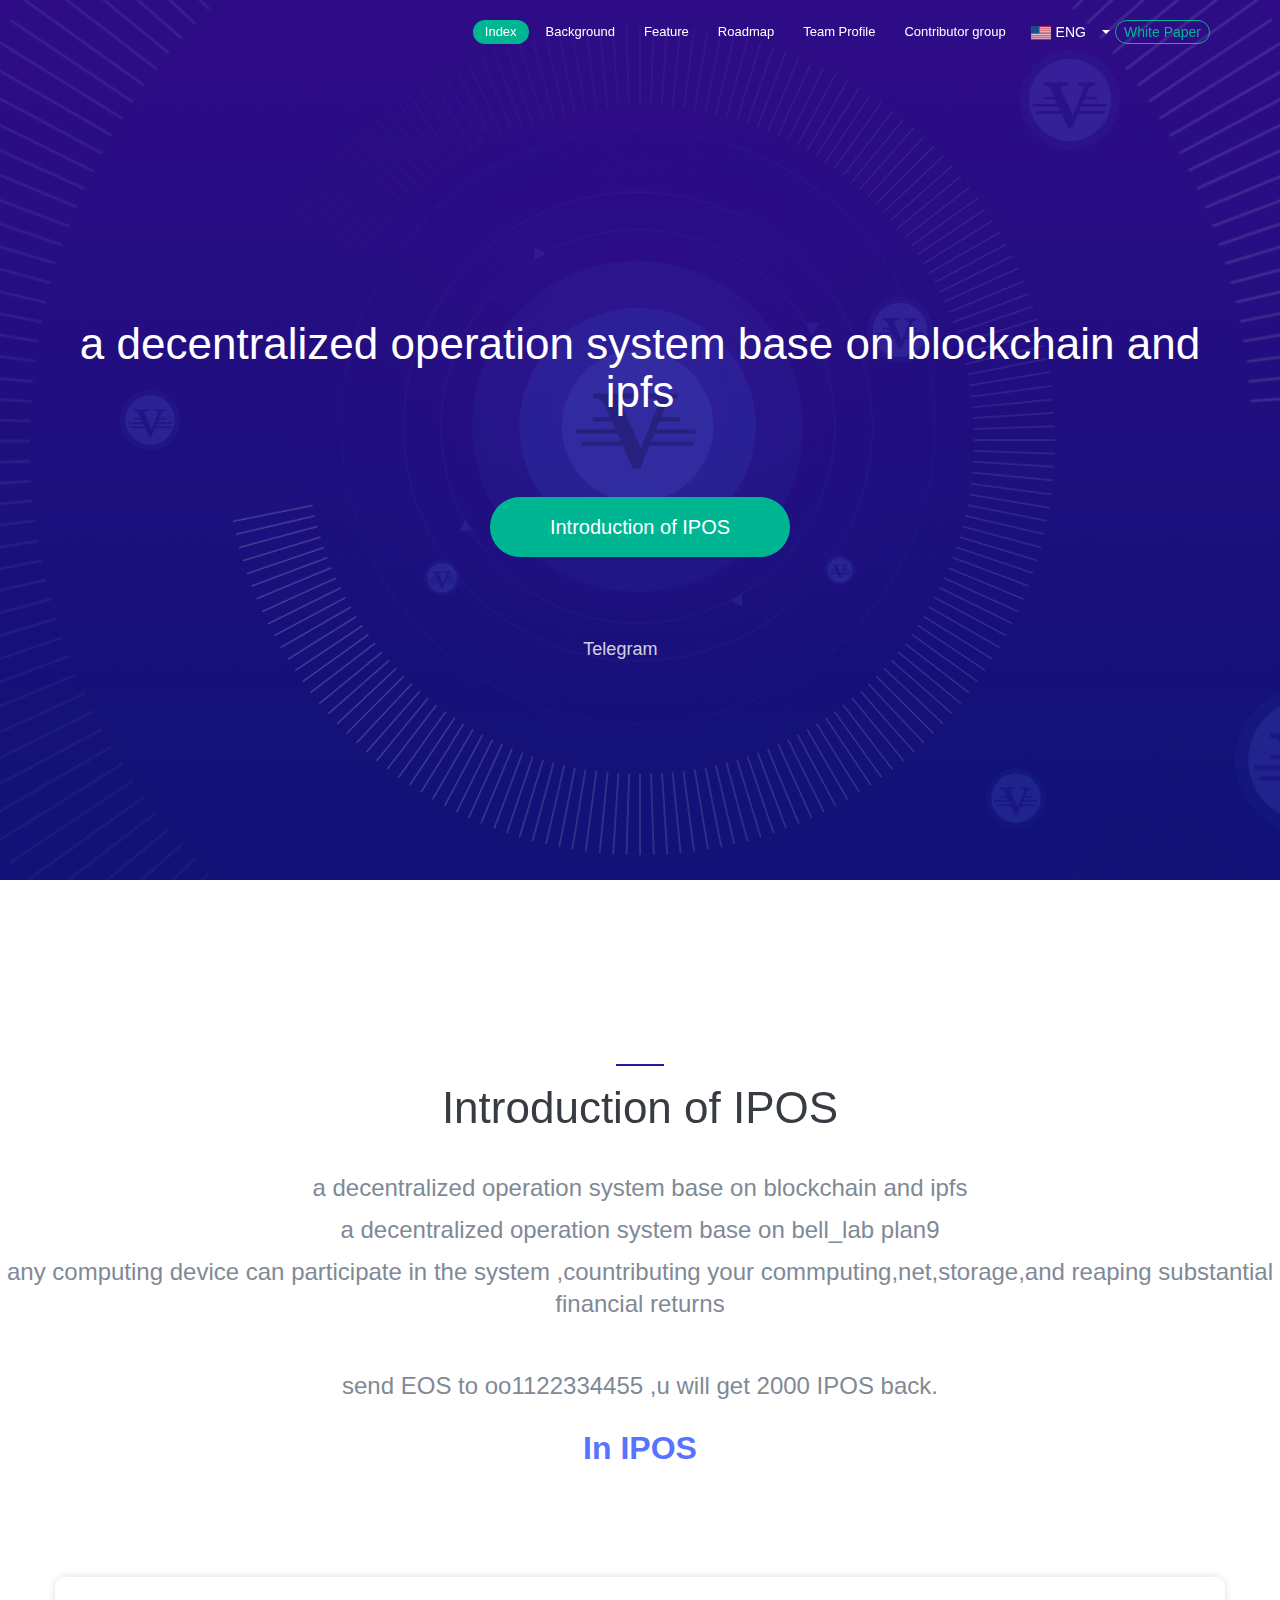
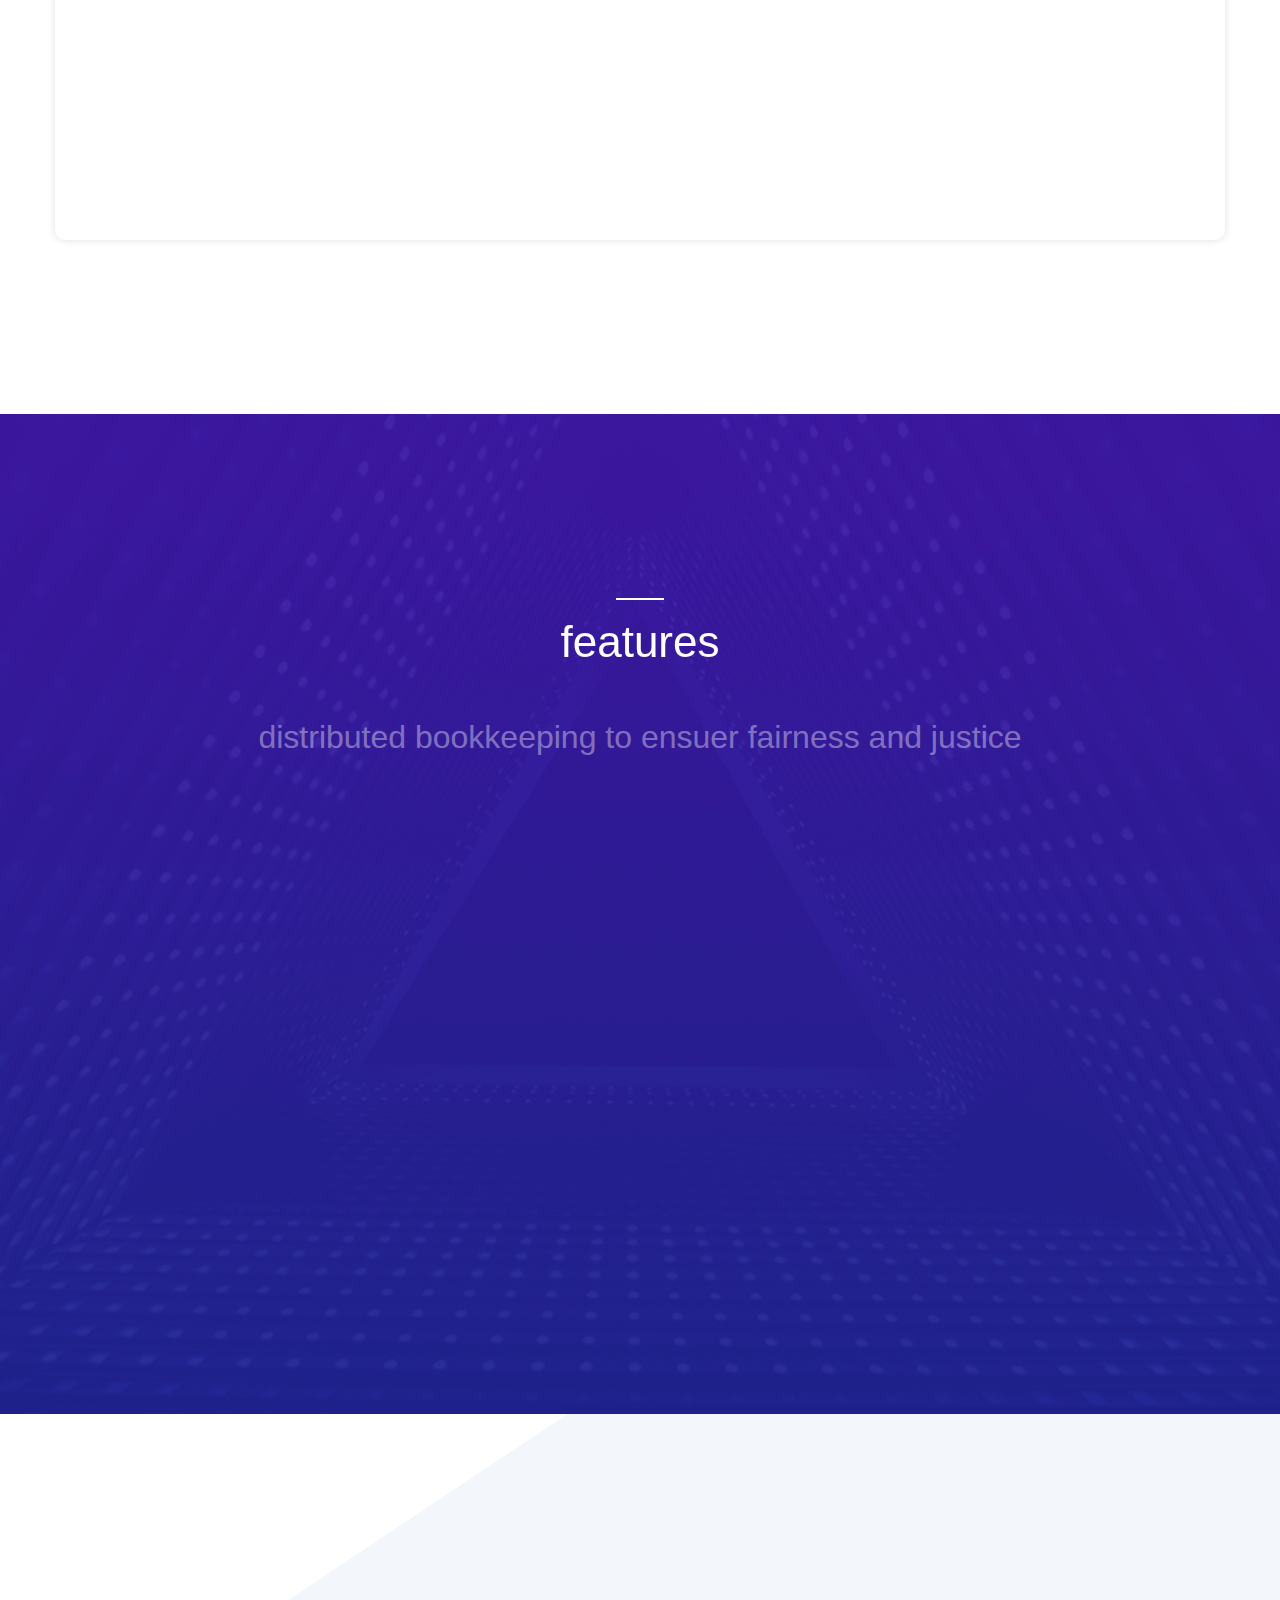
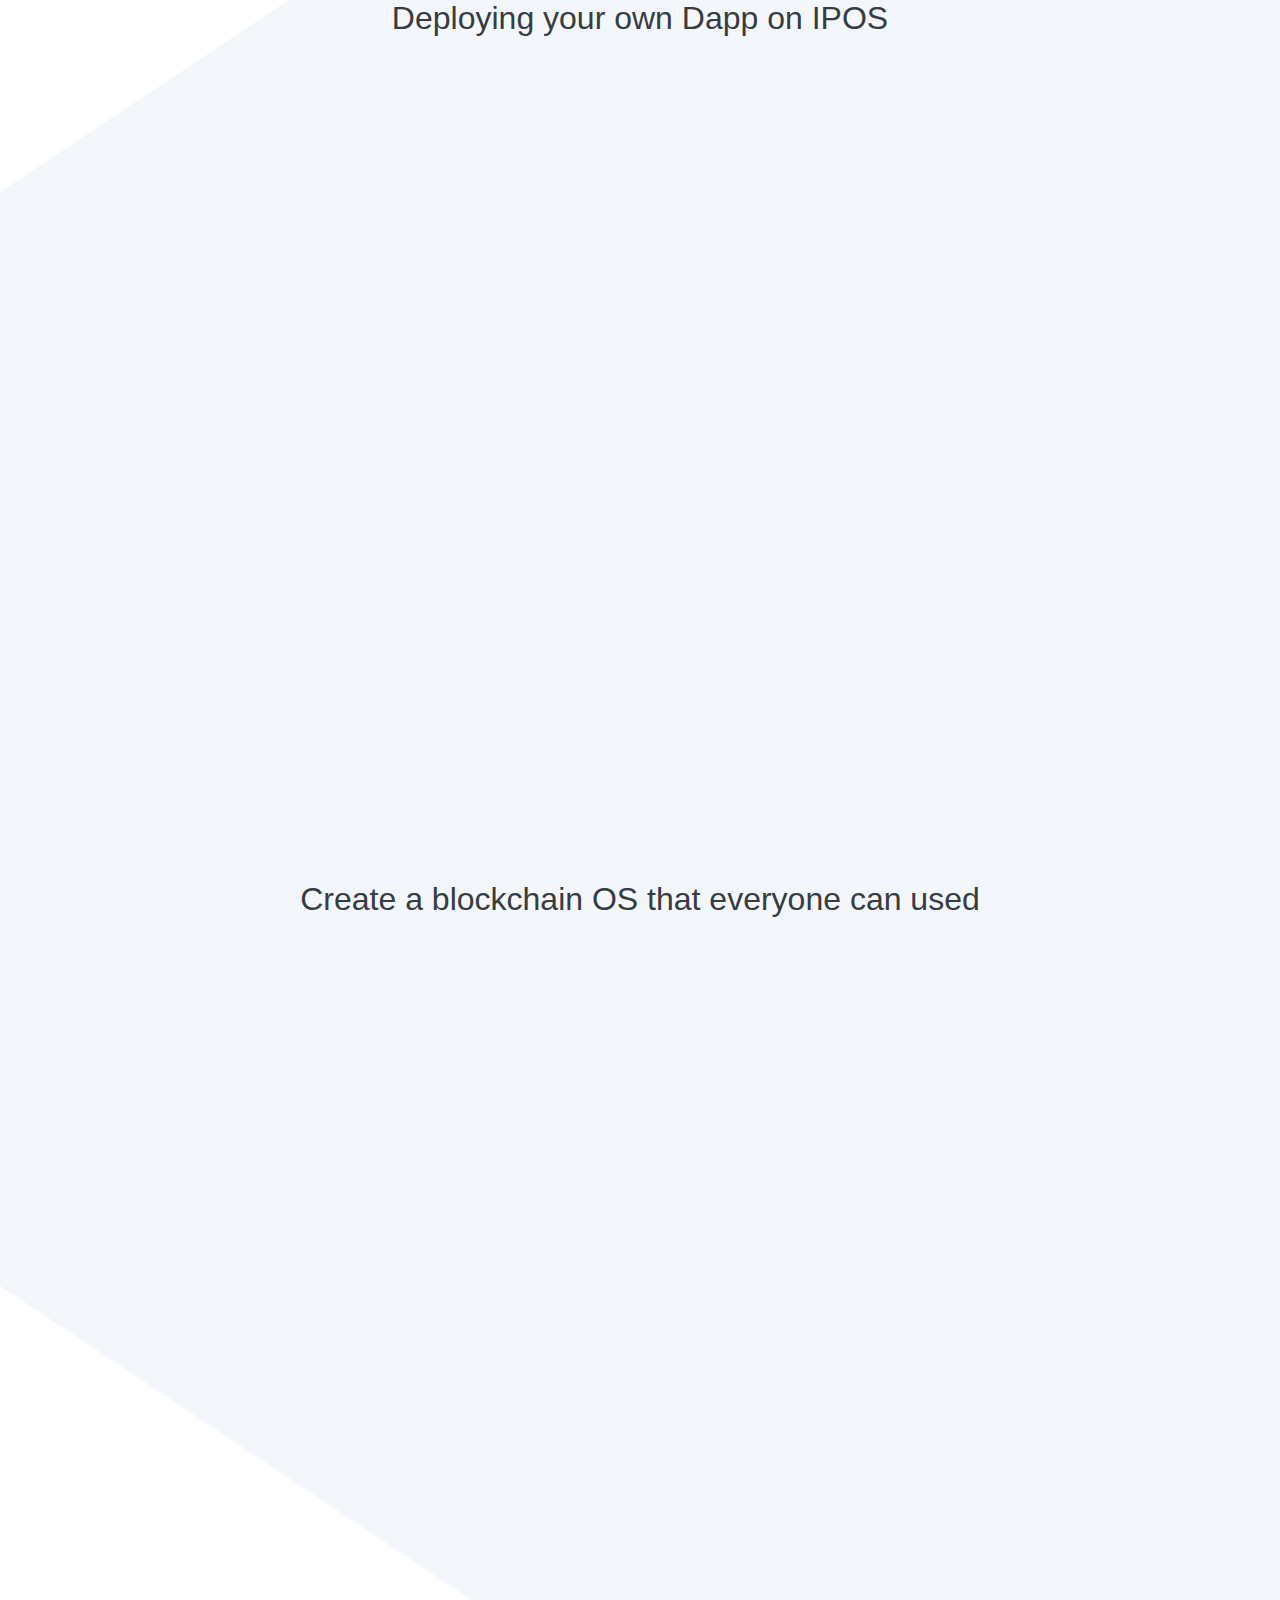
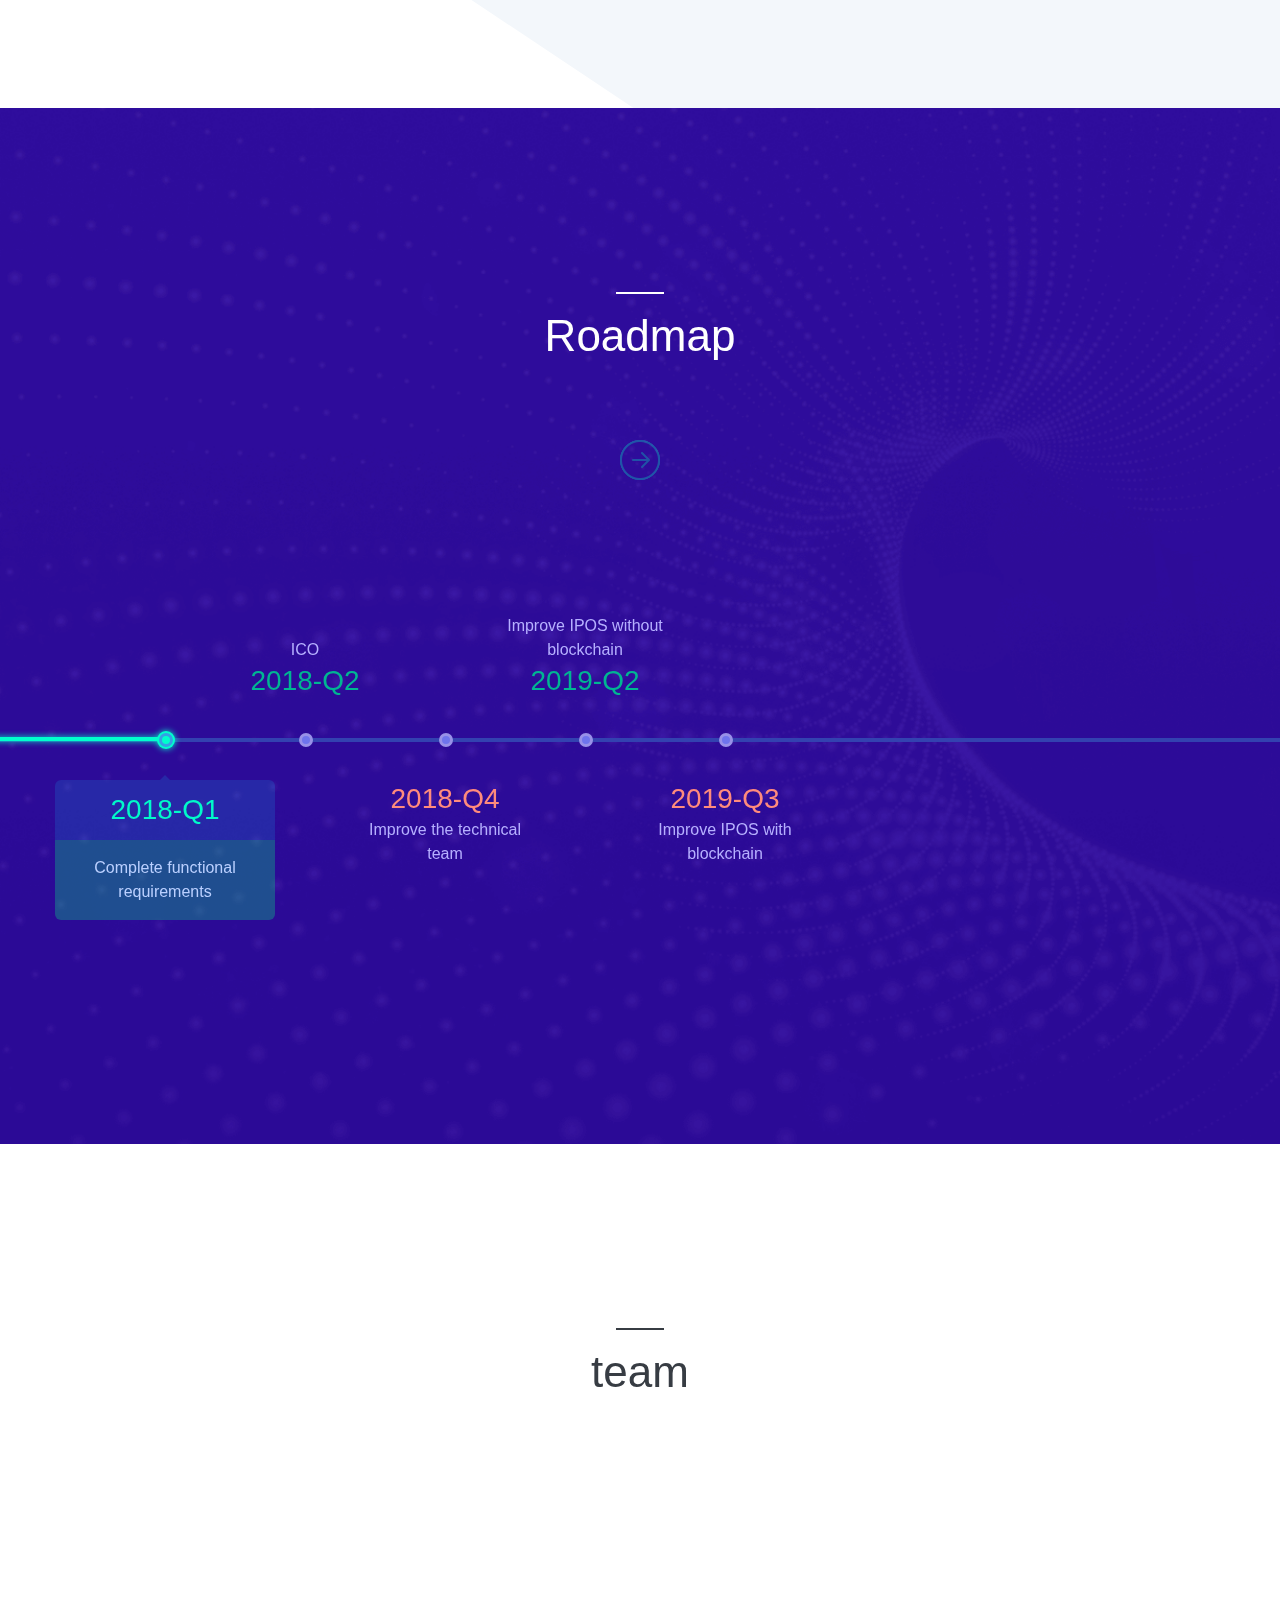
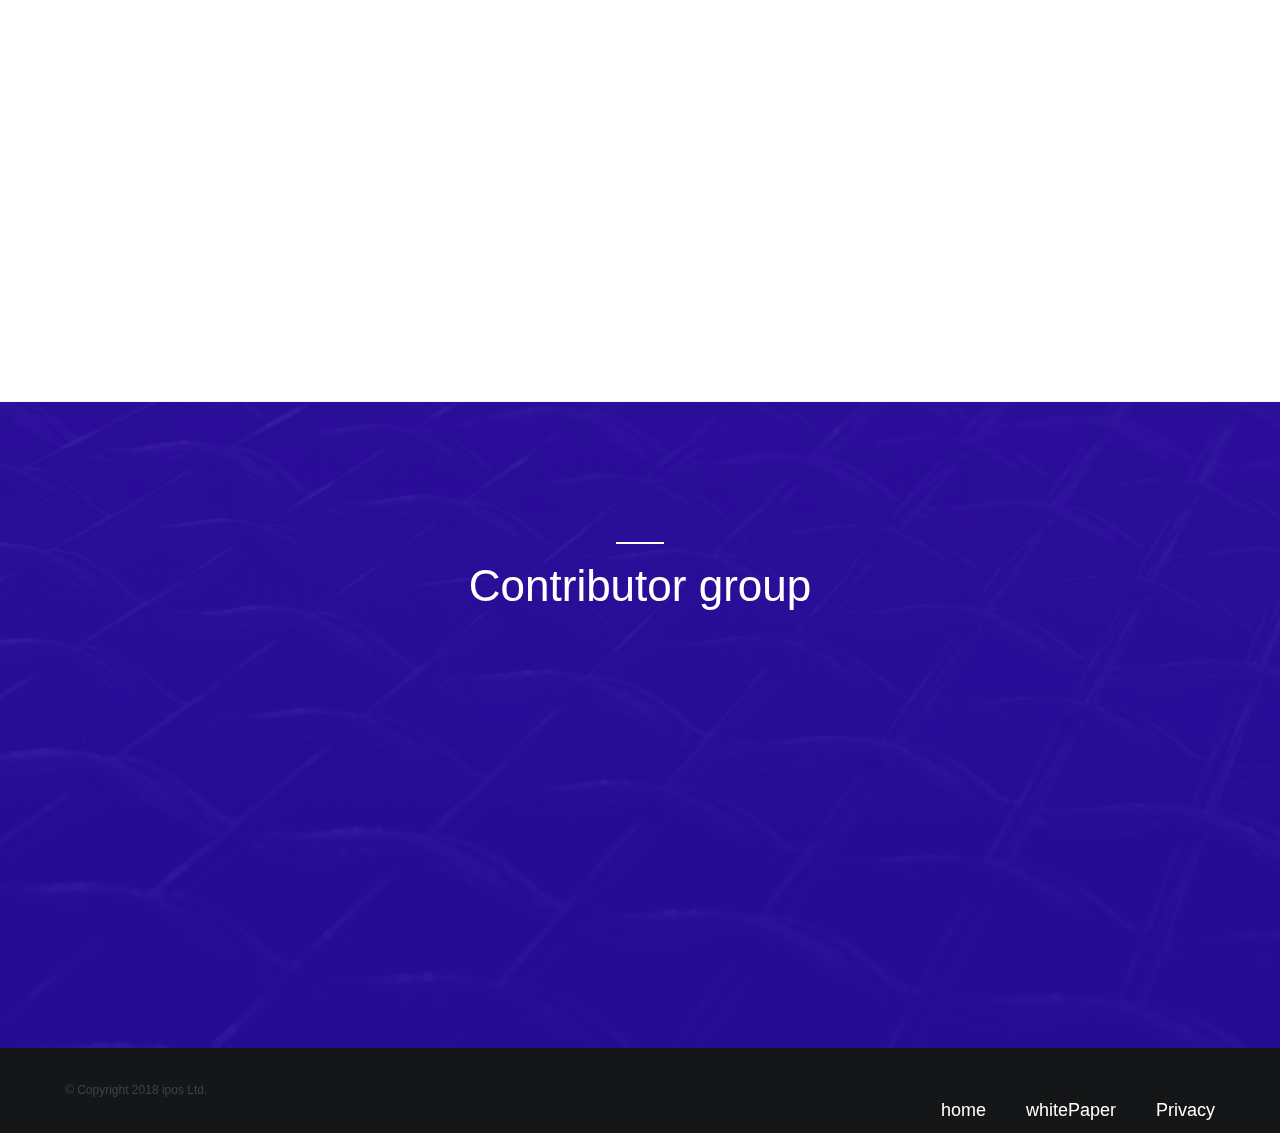
==== commit 1dea66ea: "Update index.html" ====
--- a/index.html
+++ b/index.html
@@ -67,7 +67,7 @@
         <div class="meta-desc">&nbsp;</div>
         <div class="meta-desc">&nbsp;</div>
         <div class="meta-desc">&nbsp;</div>
-        <h2 class="sub-title">a decentralized operation system base on blcokchain and ipfs</h2>
+        <h2 class="sub-title">a decentralized operation system base on blockchain and ipfs</h2>
         <a href="https://github.com/IPOSIO/ipos/blob/master/README.md" class="download">Introduction of IPOS</a>
         <div class="share">
             <a href="https://t.me/iposio" class="share-item-telegram"><i class="iconfont icon-telegram-icom"></i> Telegram</a>
@@ -93,7 +93,7 @@
 <section id="module-background" class="module module-background">
     <h3 class="title">Introduction of IPOS</h3>
     <div class="content">
-        <p>a decentralized operation system base on blcokchain and ipfs</p>
+        <p>a decentralized operation system base on blockchain and ipfs</p>
         <p>a decentralized operation system base on bell_lab plan9</p>
         <p>any computing device can participate in the system ,countributing your commputing,net,storage,and reaping substantial financial returns</p>
         <br>
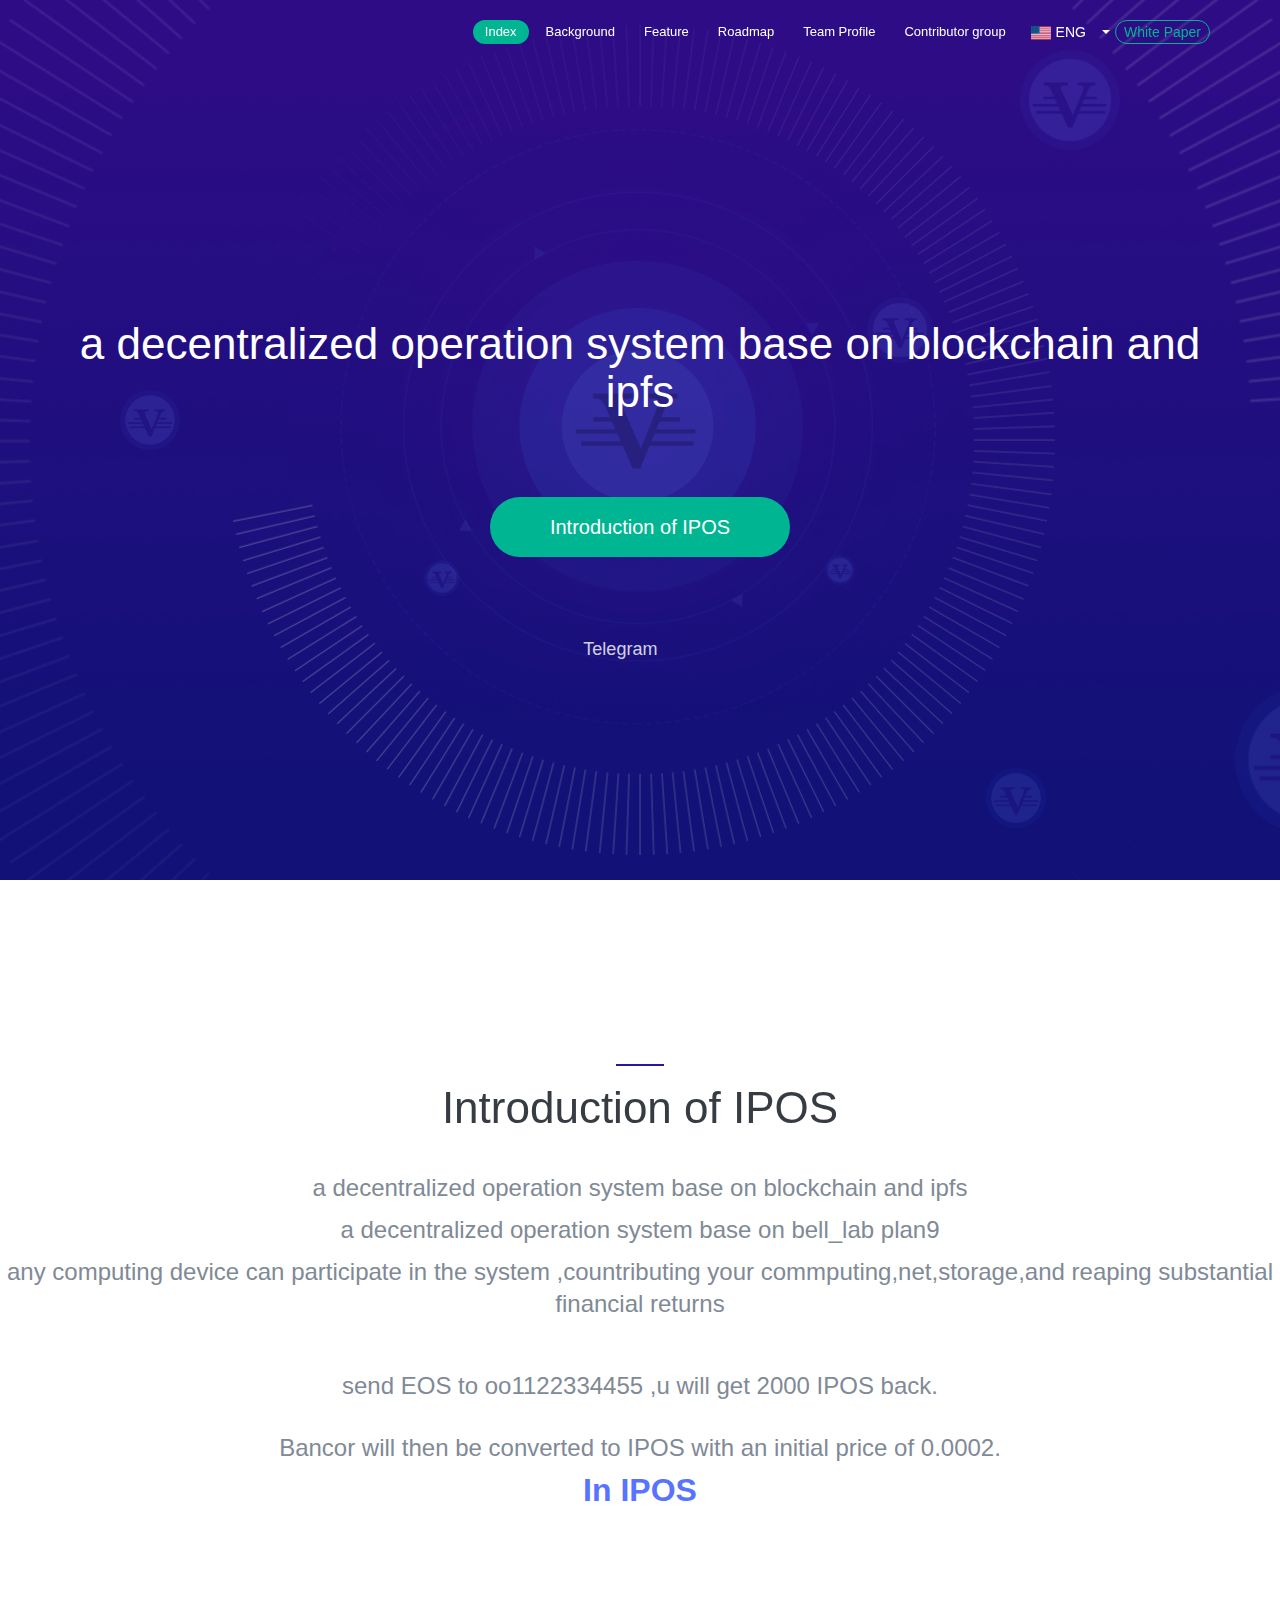
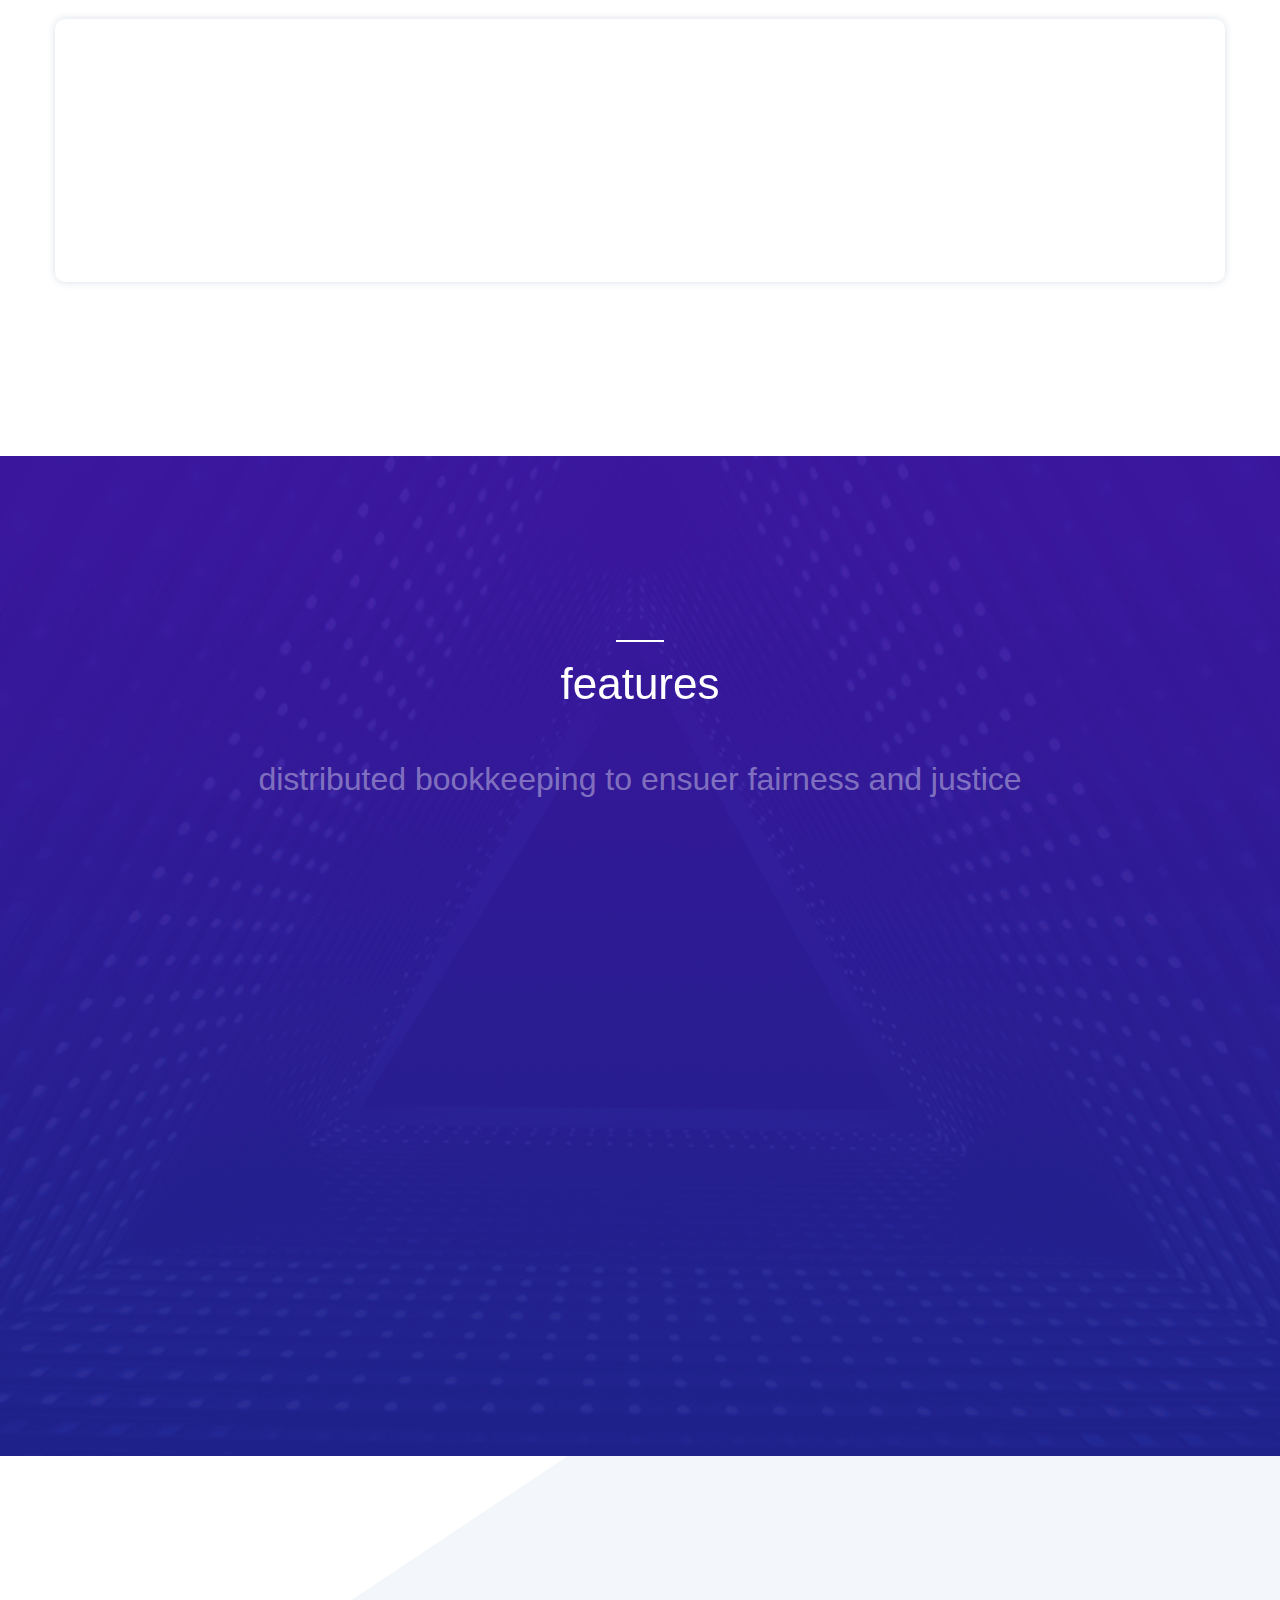
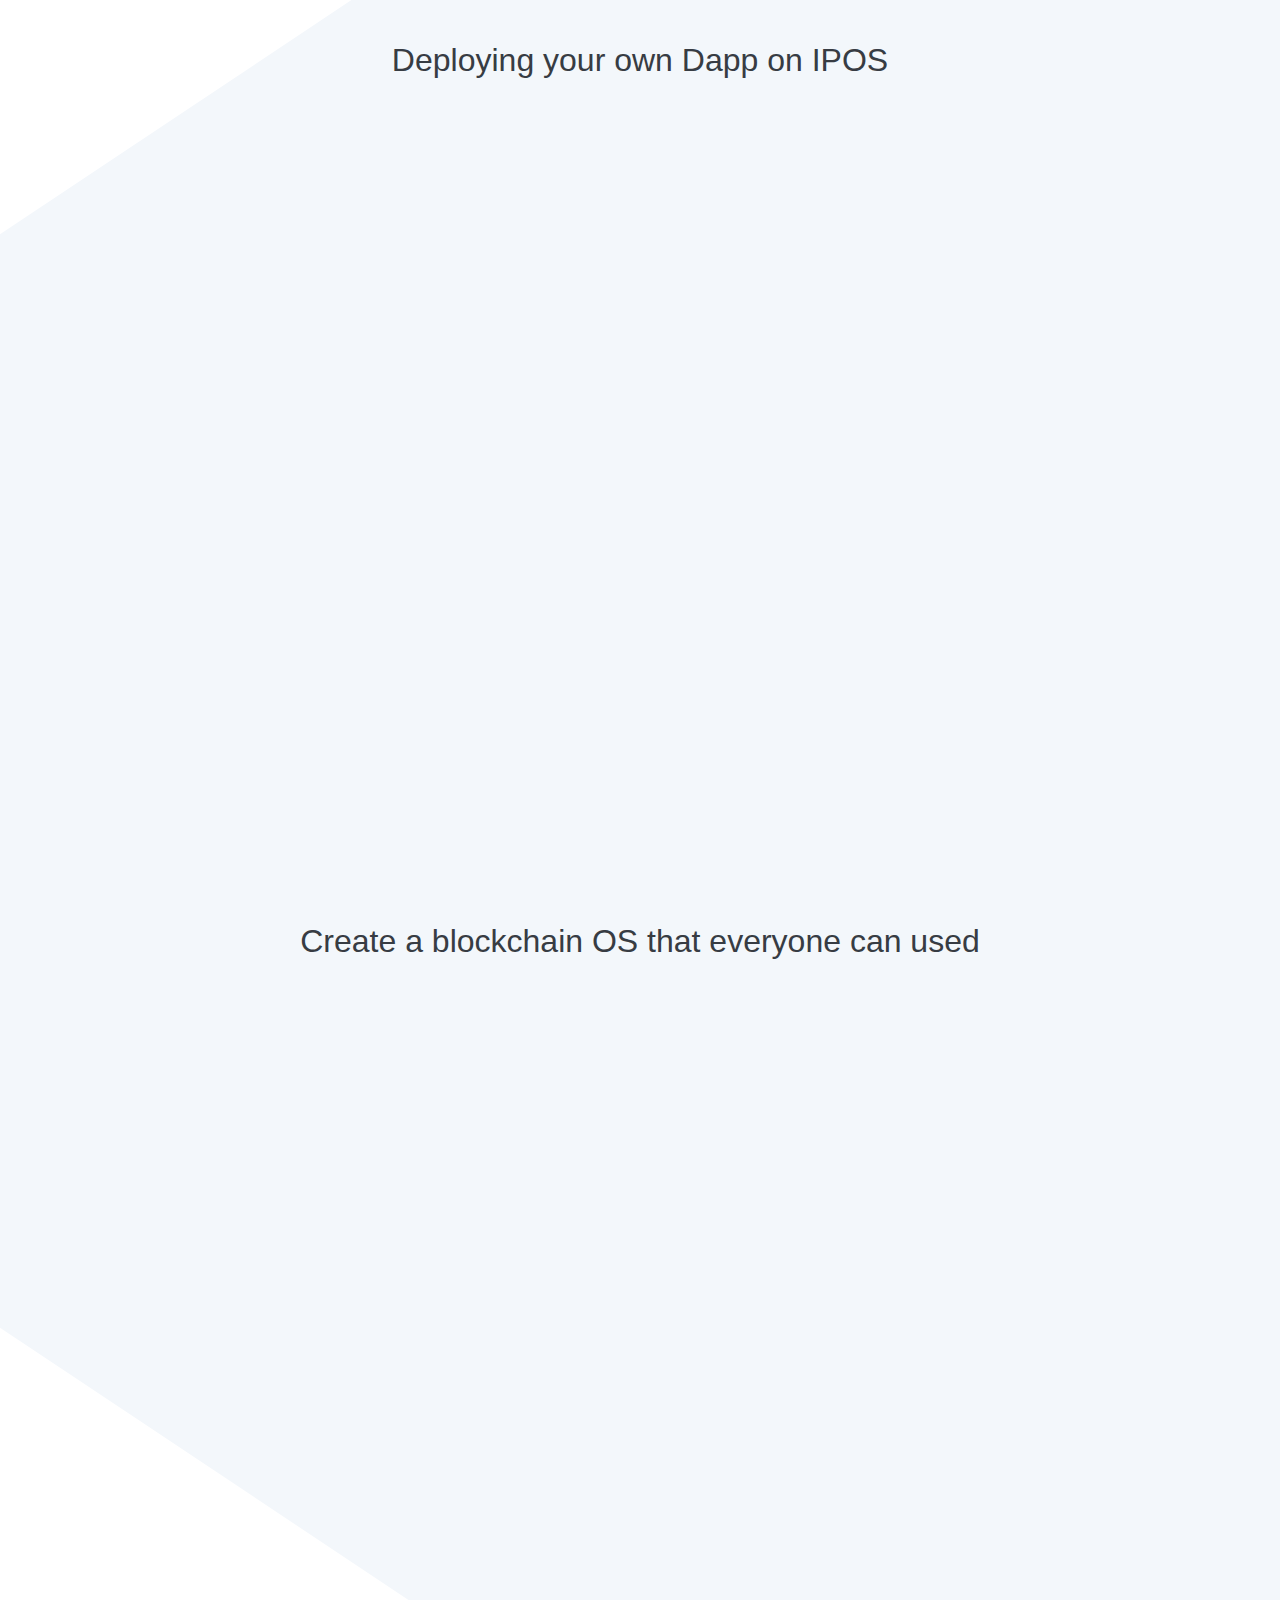
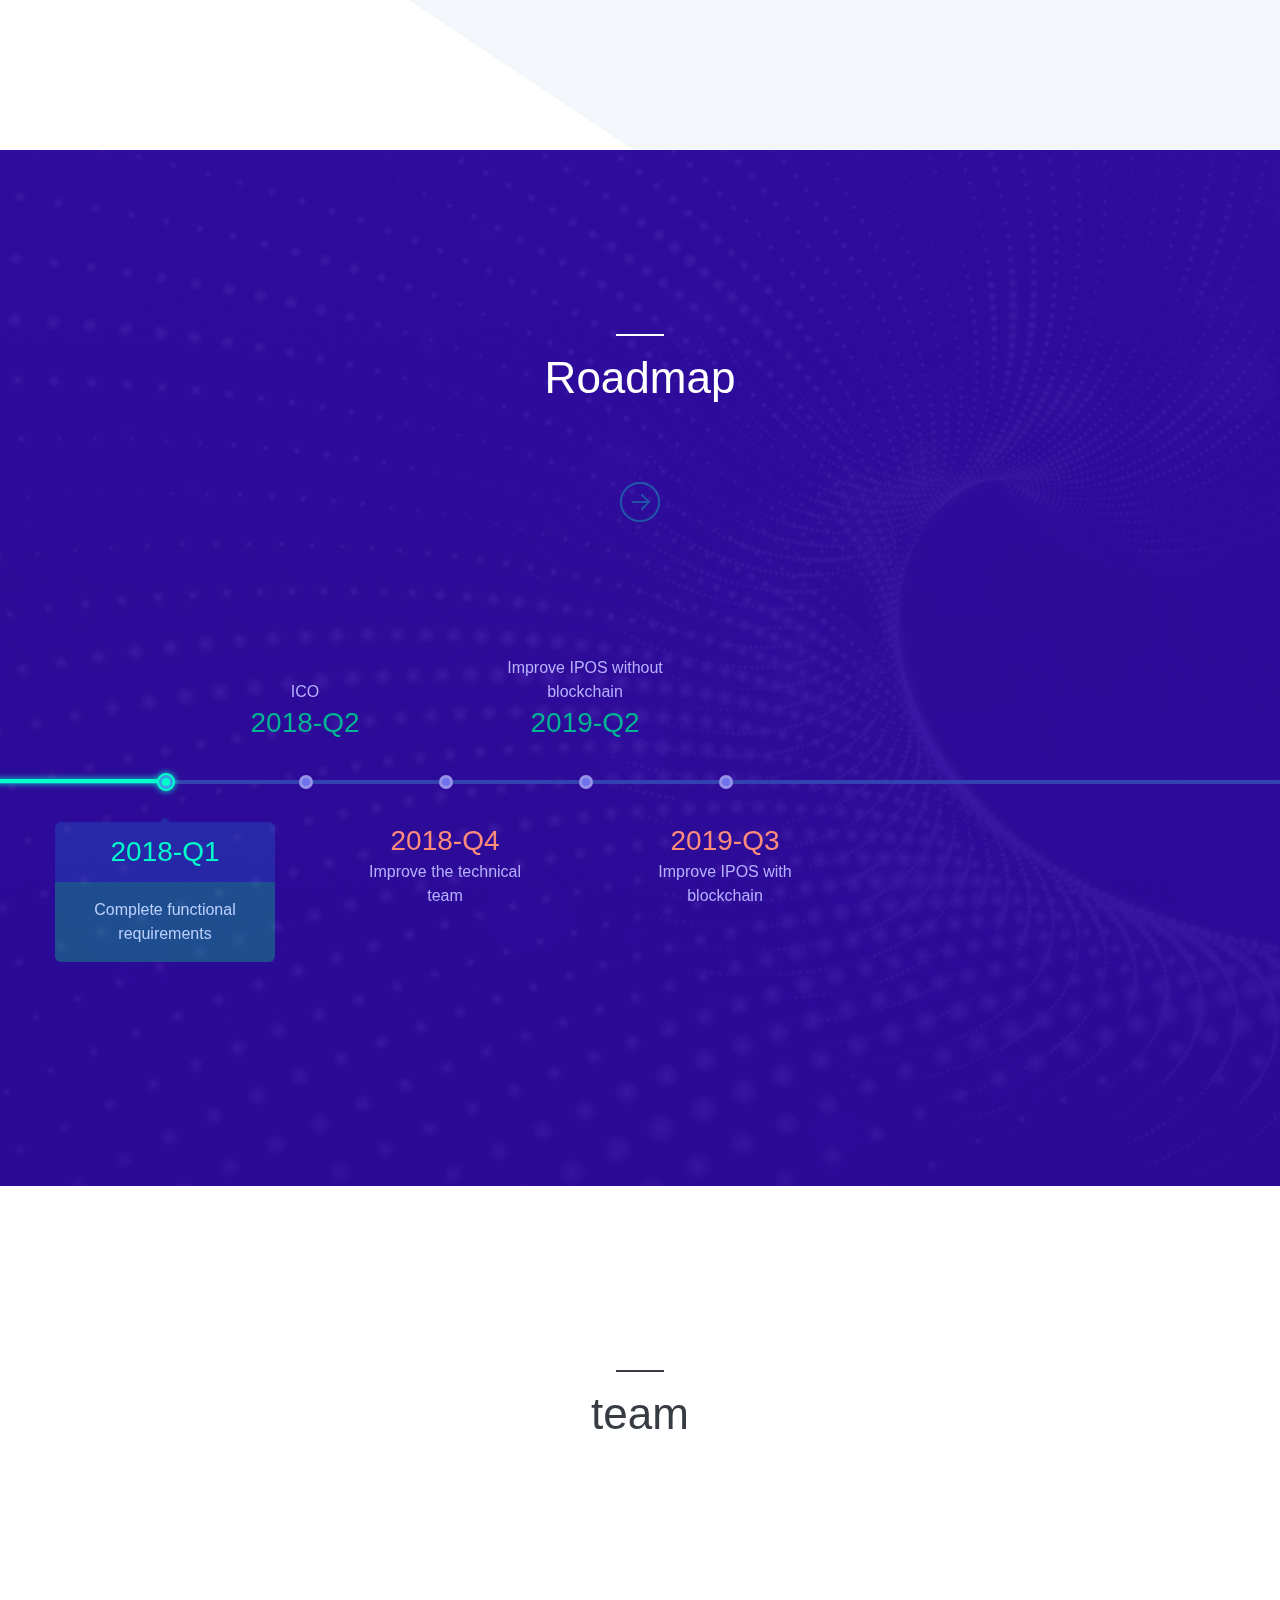
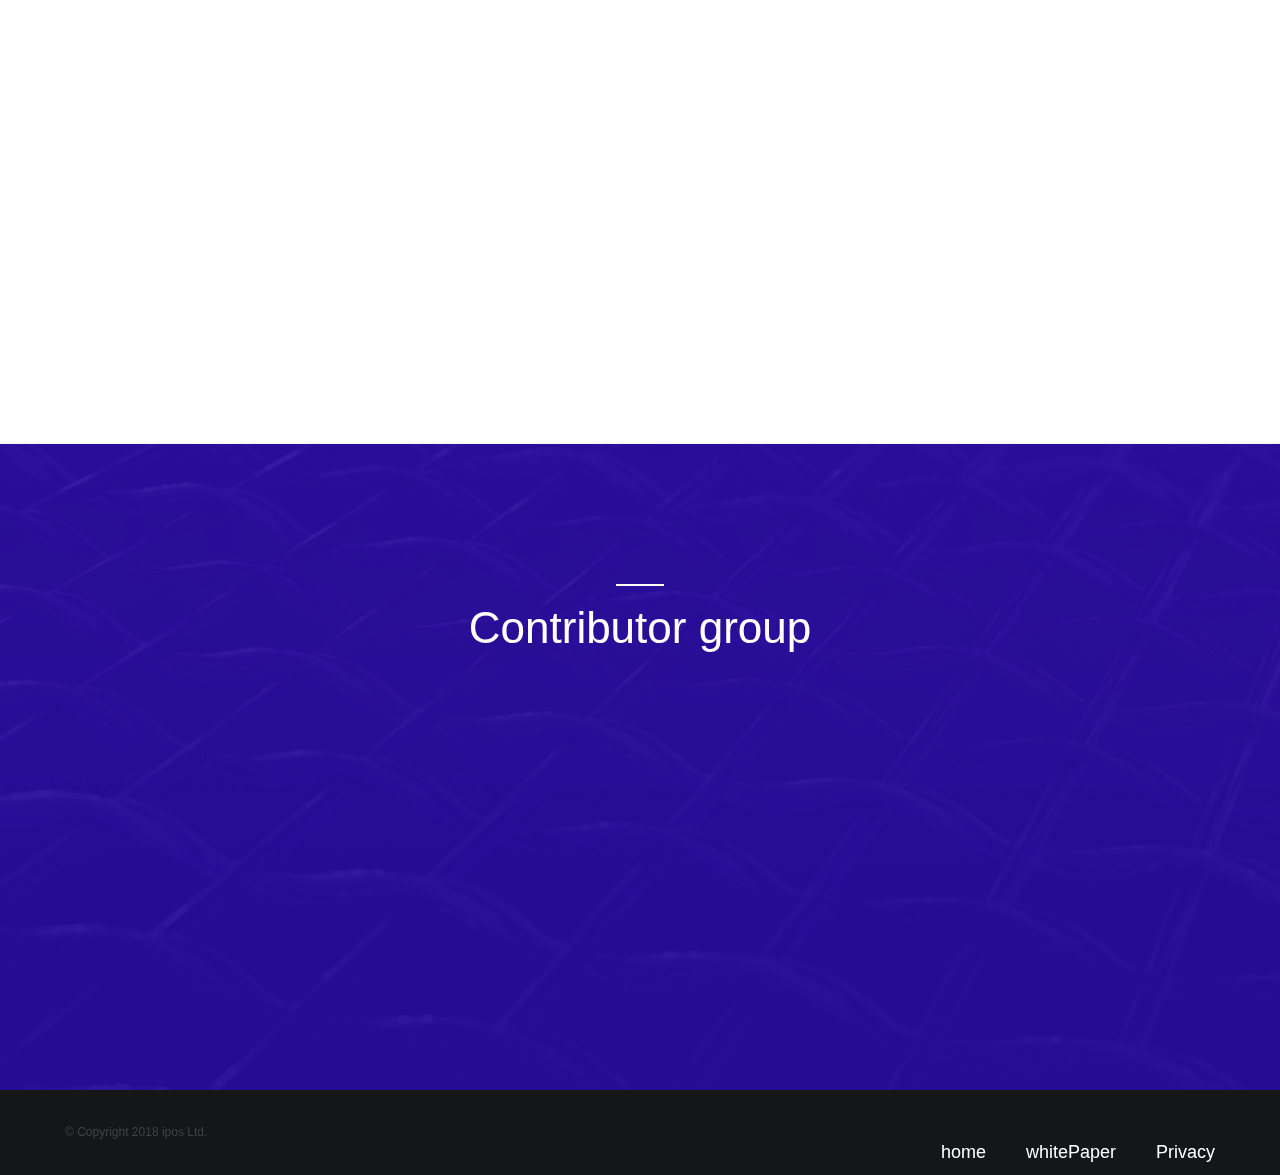
==== commit ccd286bf: "Update index.html" ====
--- a/index.html
+++ b/index.html
@@ -98,7 +98,7 @@
         <p>any computing device can participate in the system ,countributing your commputing,net,storage,and reaping substantial financial returns</p>
         <br>
         <br> <p>send EOS to oo1122334455 ,u will get 2000 IPOS back.</p>
-        <br>
+        <br><p> Bancor will then be converted to IPOS with an initial price of 0.0002.</p>
         <p>
             <strong>In IPOS</strong>
         </p>
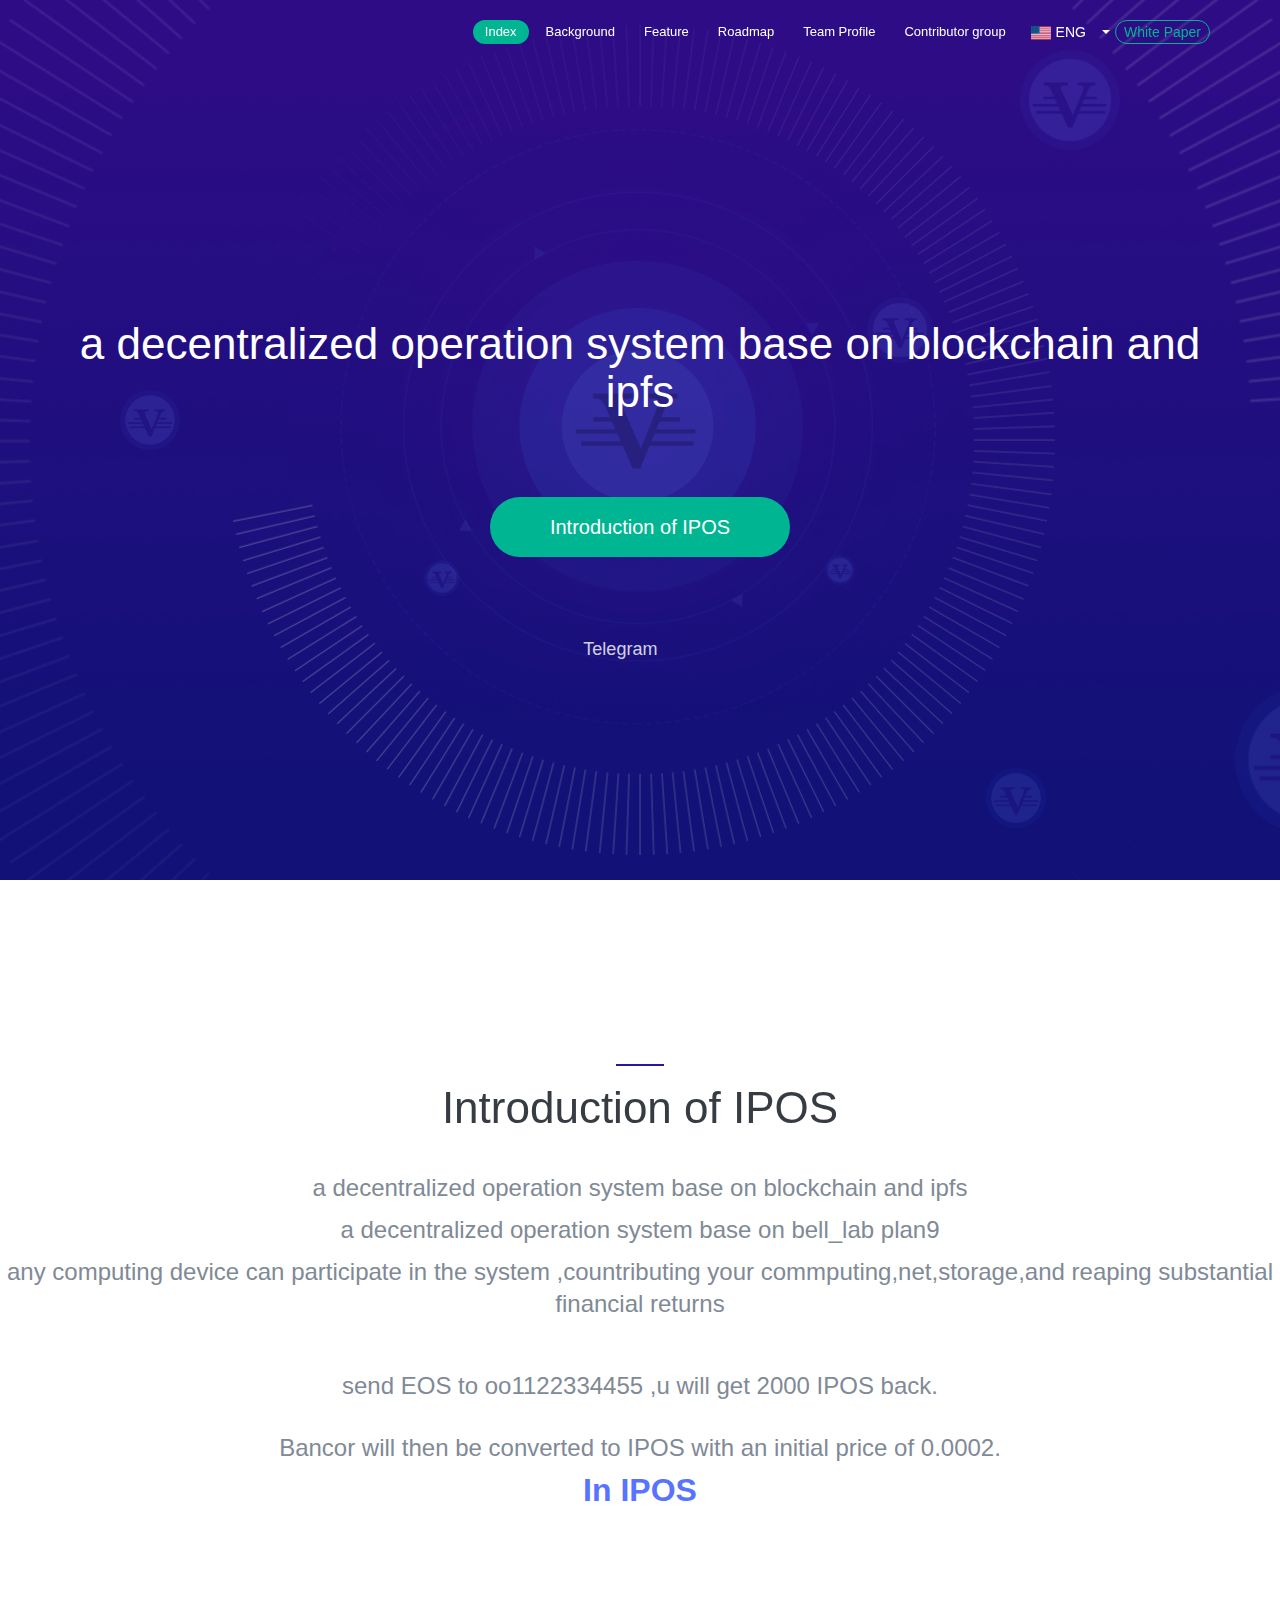
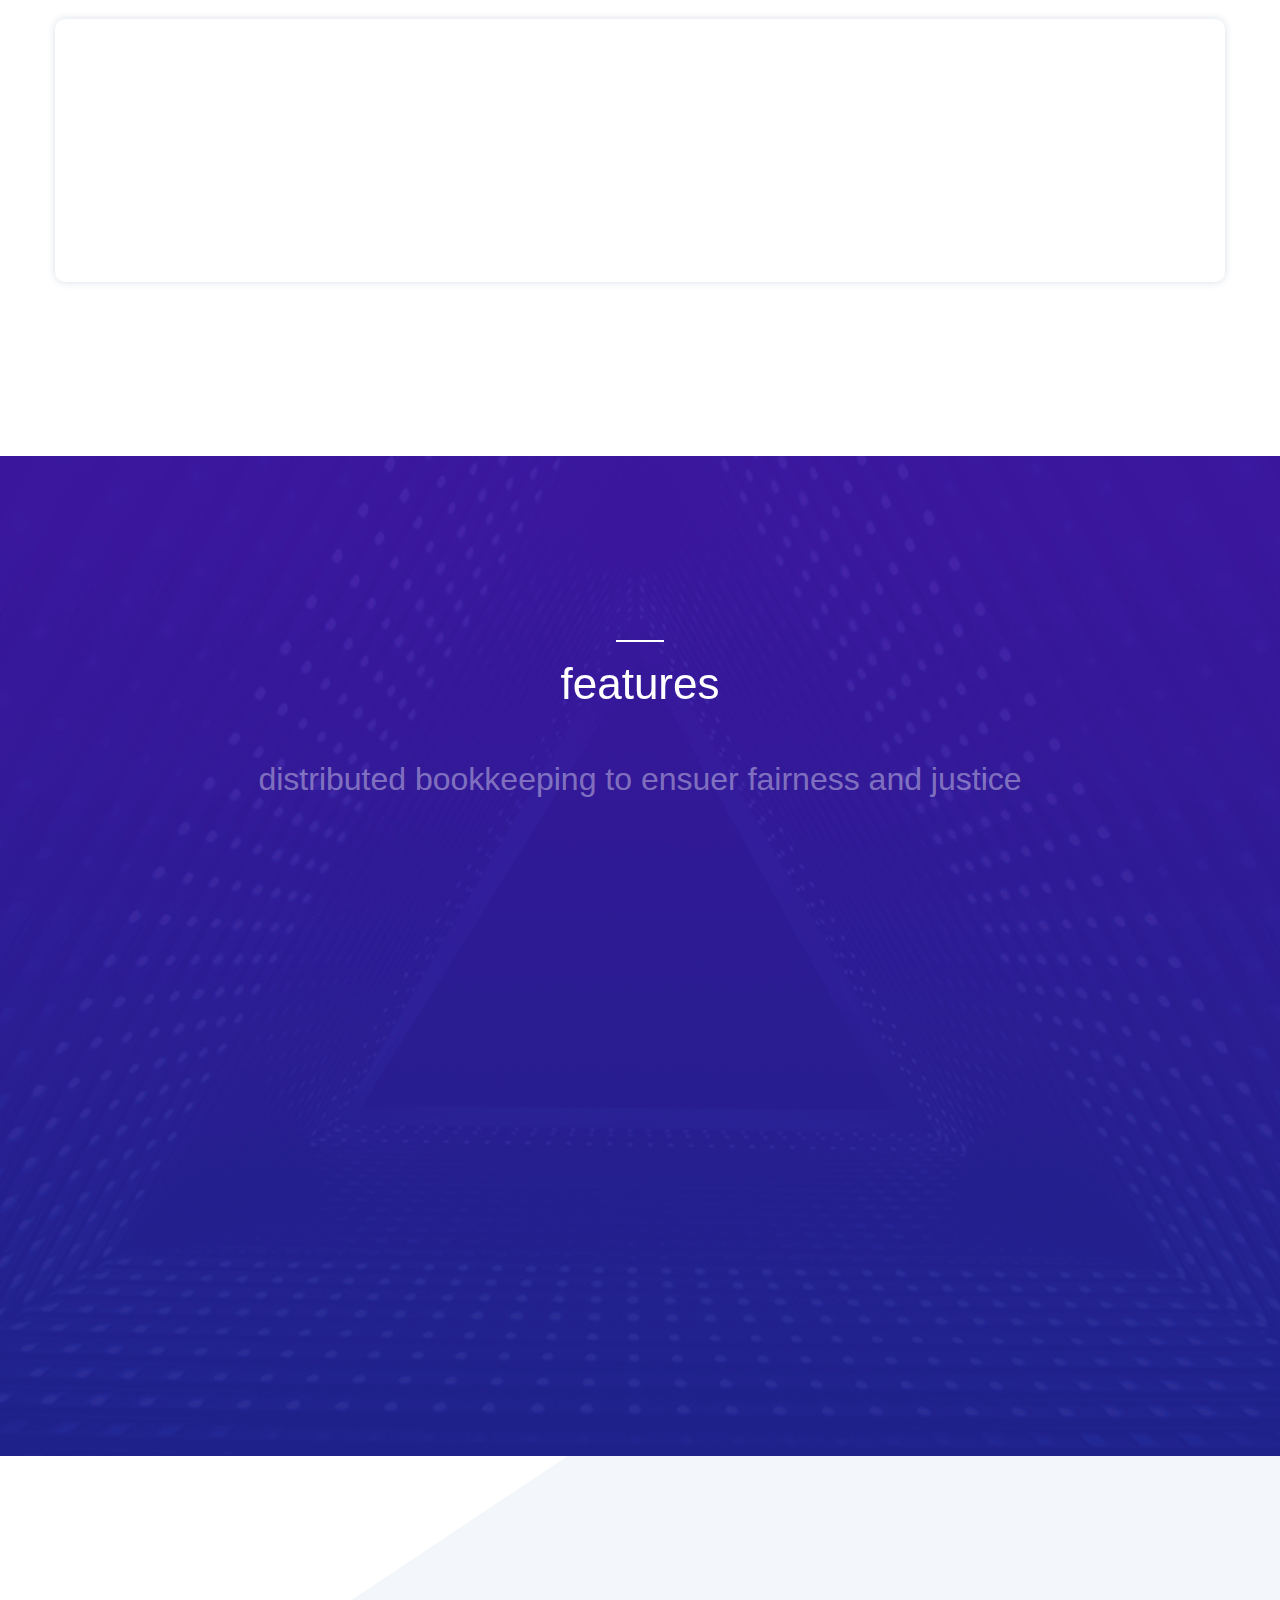
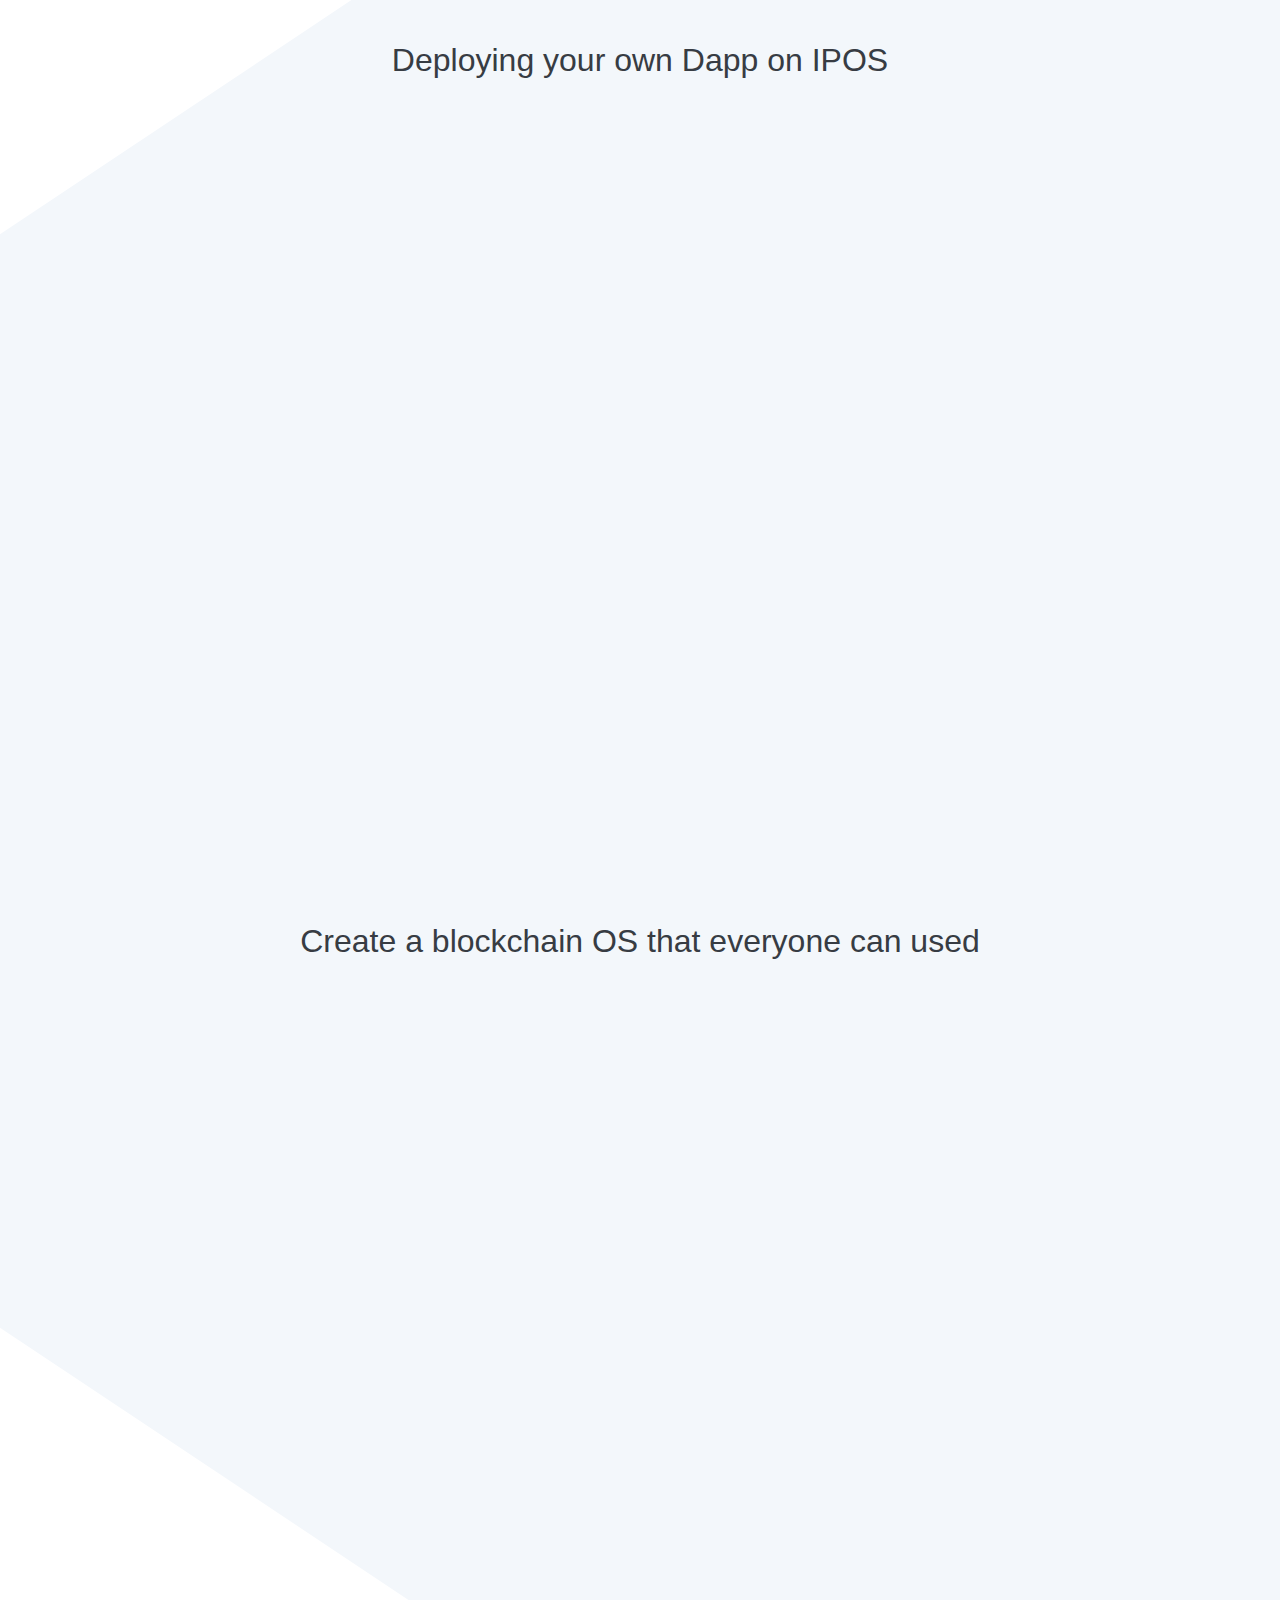
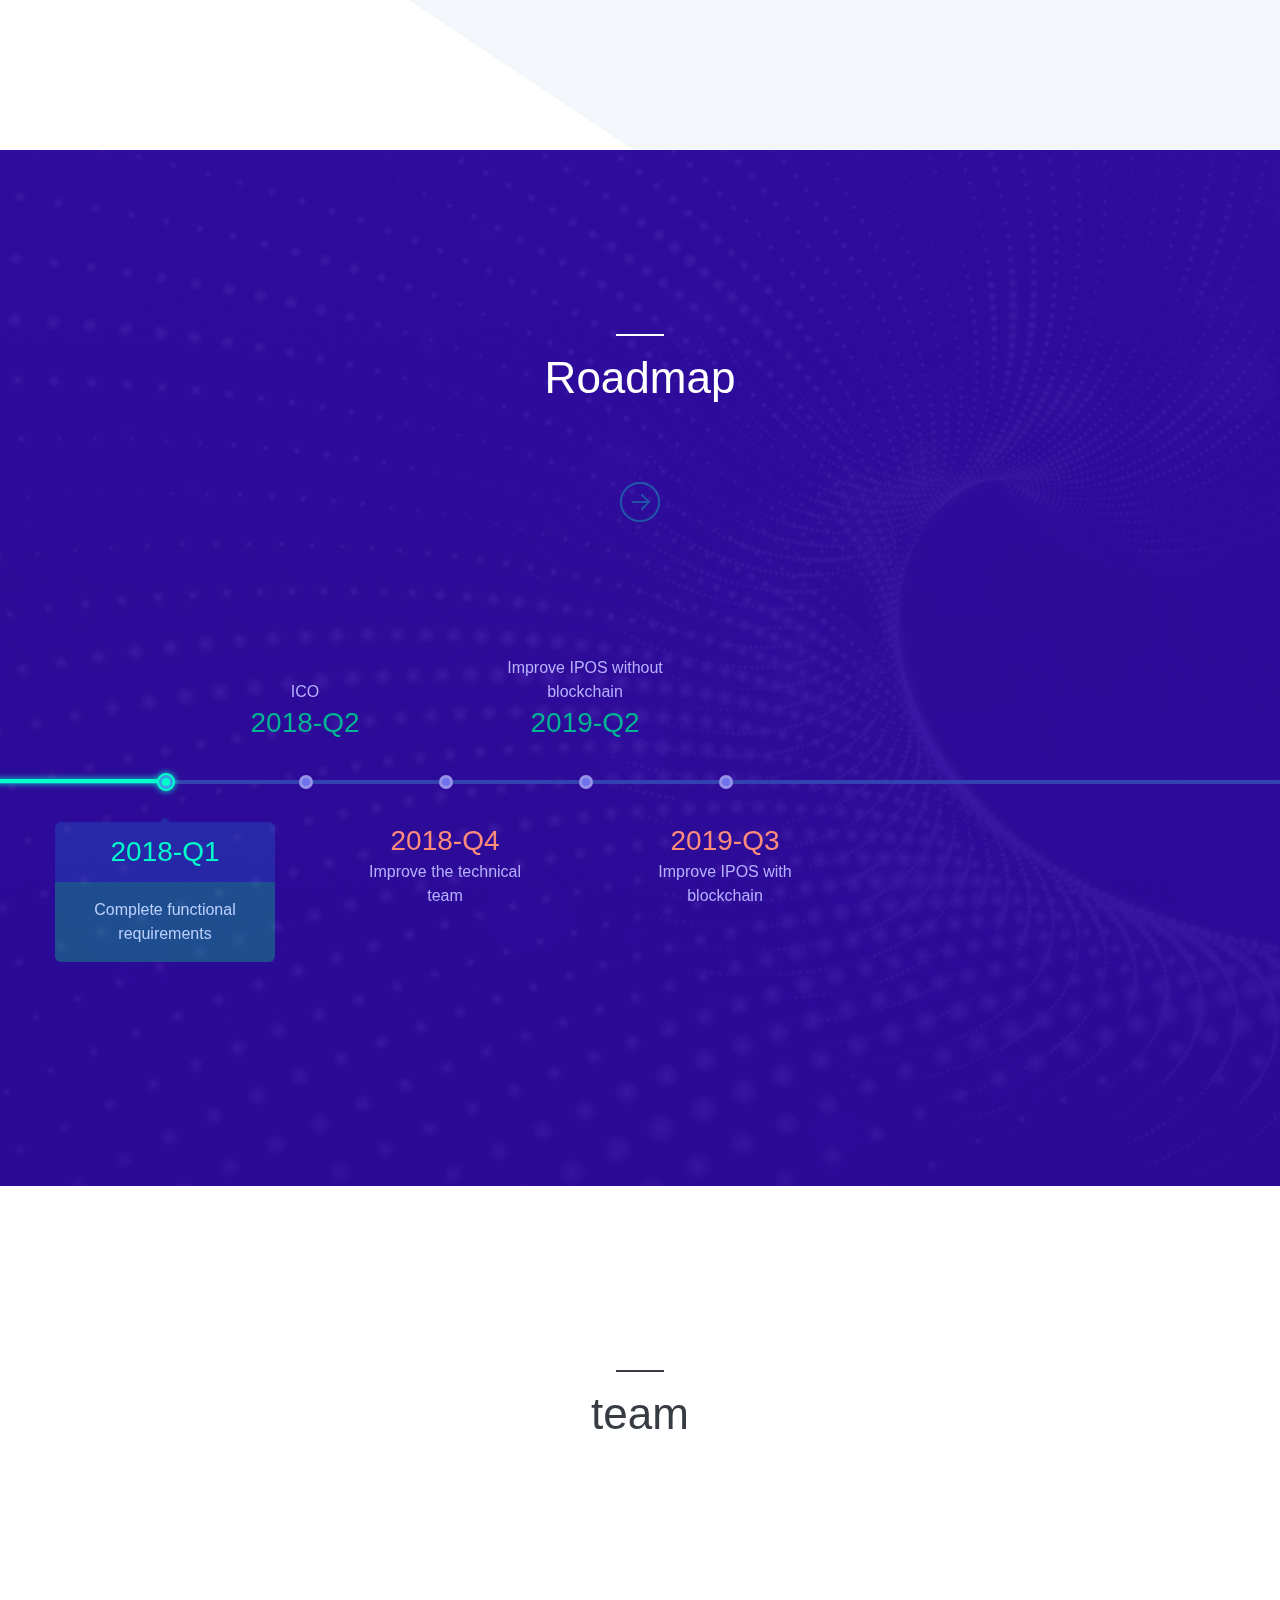
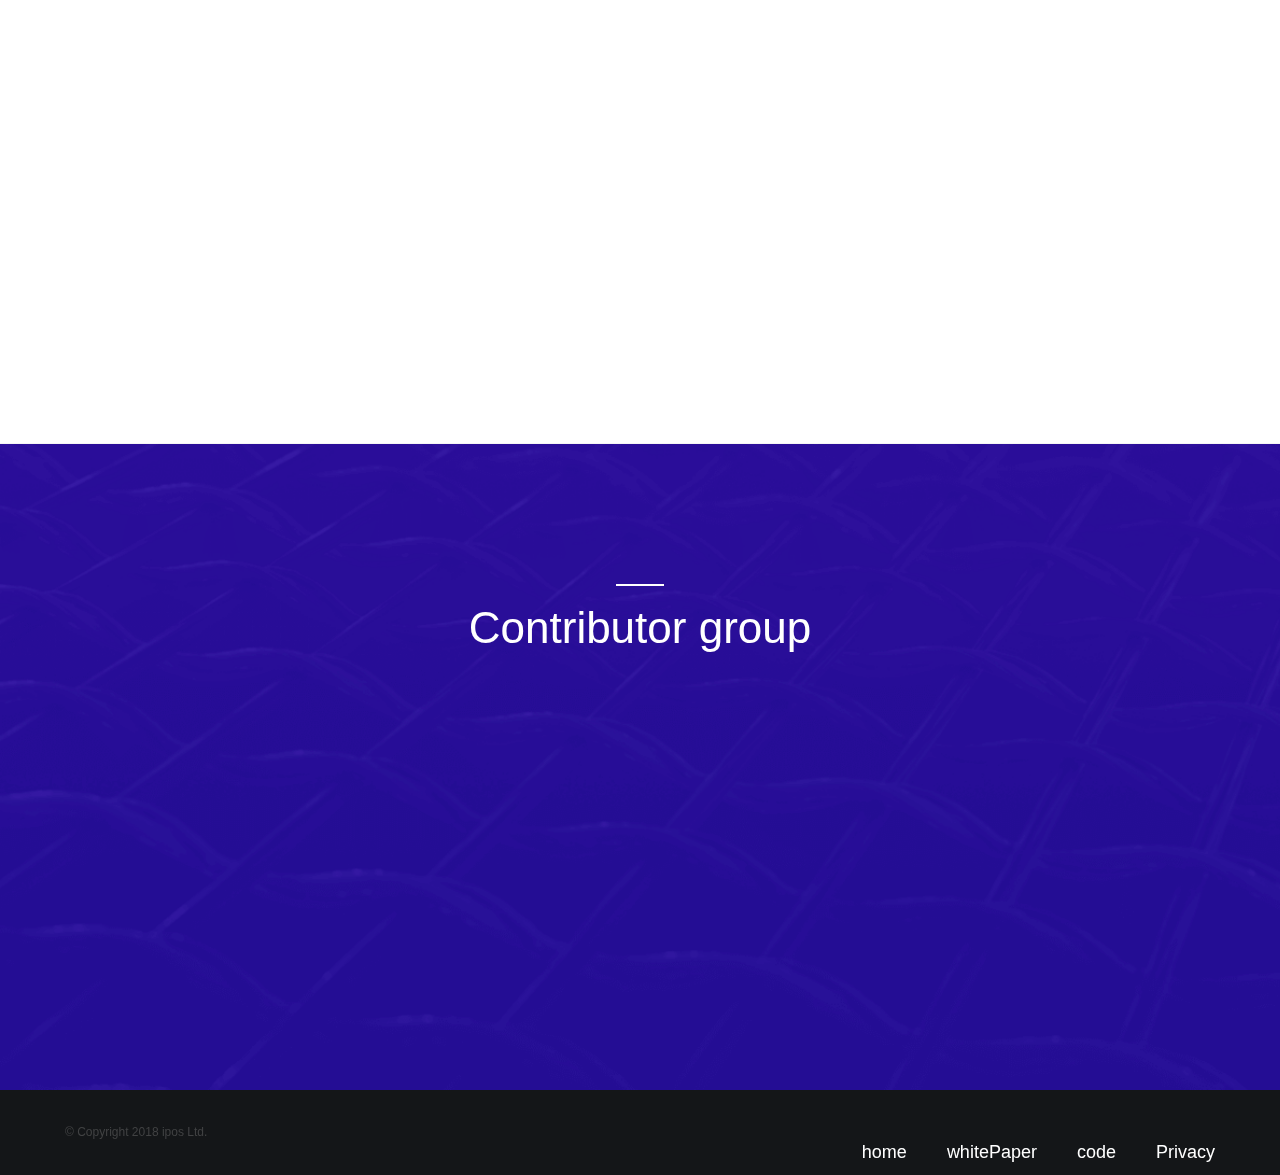
==== commit 854bdfcb: "Update index.html" ====
--- a/index.html
+++ b/index.html
@@ -317,6 +317,7 @@
         <ul class="footer-link clearfix">
             <li><a href="/">home</a></li>
             <li><a href="https://github.com/IPOSIO/ipos/blob/master/README.md">whitePaper</a></li>
+             <li><a href="https://github.com/IPOSIO/ipos/tree/master/src">code</a></li>
             <li><a href="#">Privacy</a></li>
         </ul>
         <div class="copyright">© Copyright 2018 ipos Ltd. </div>
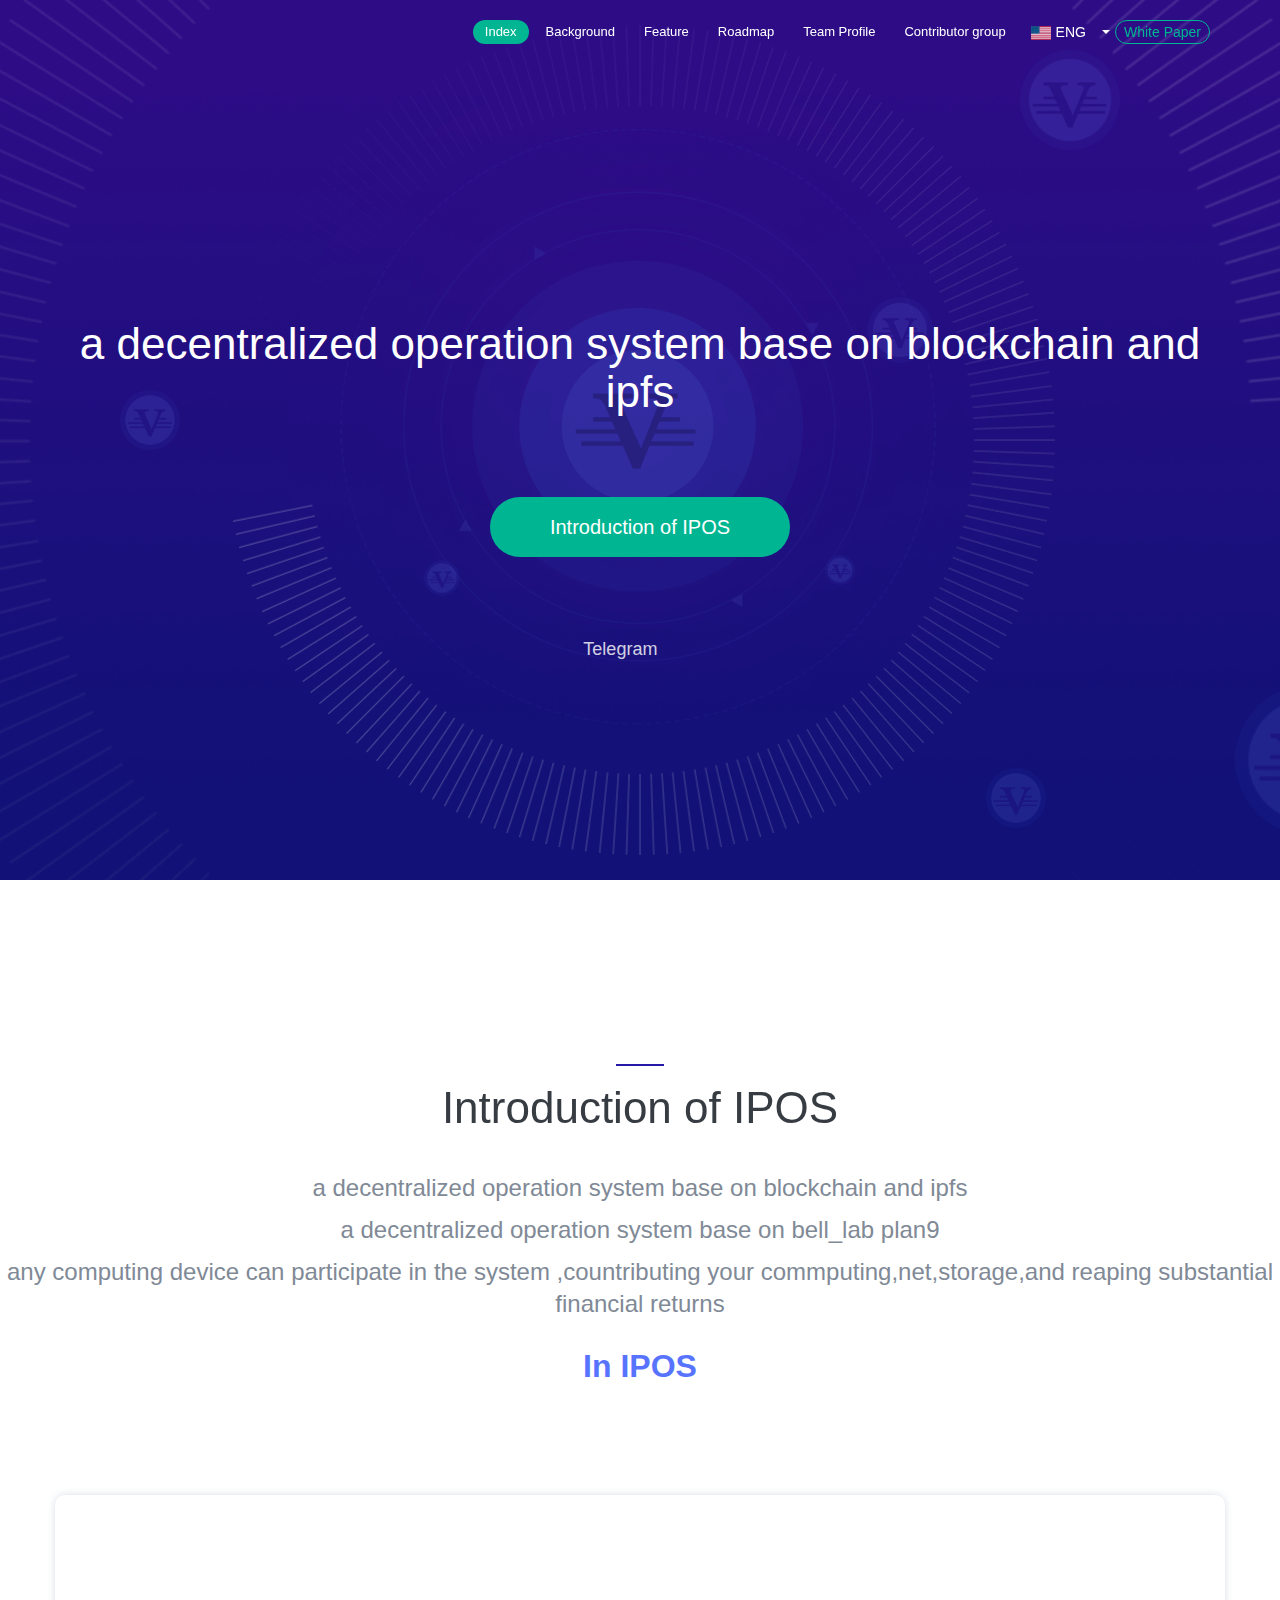
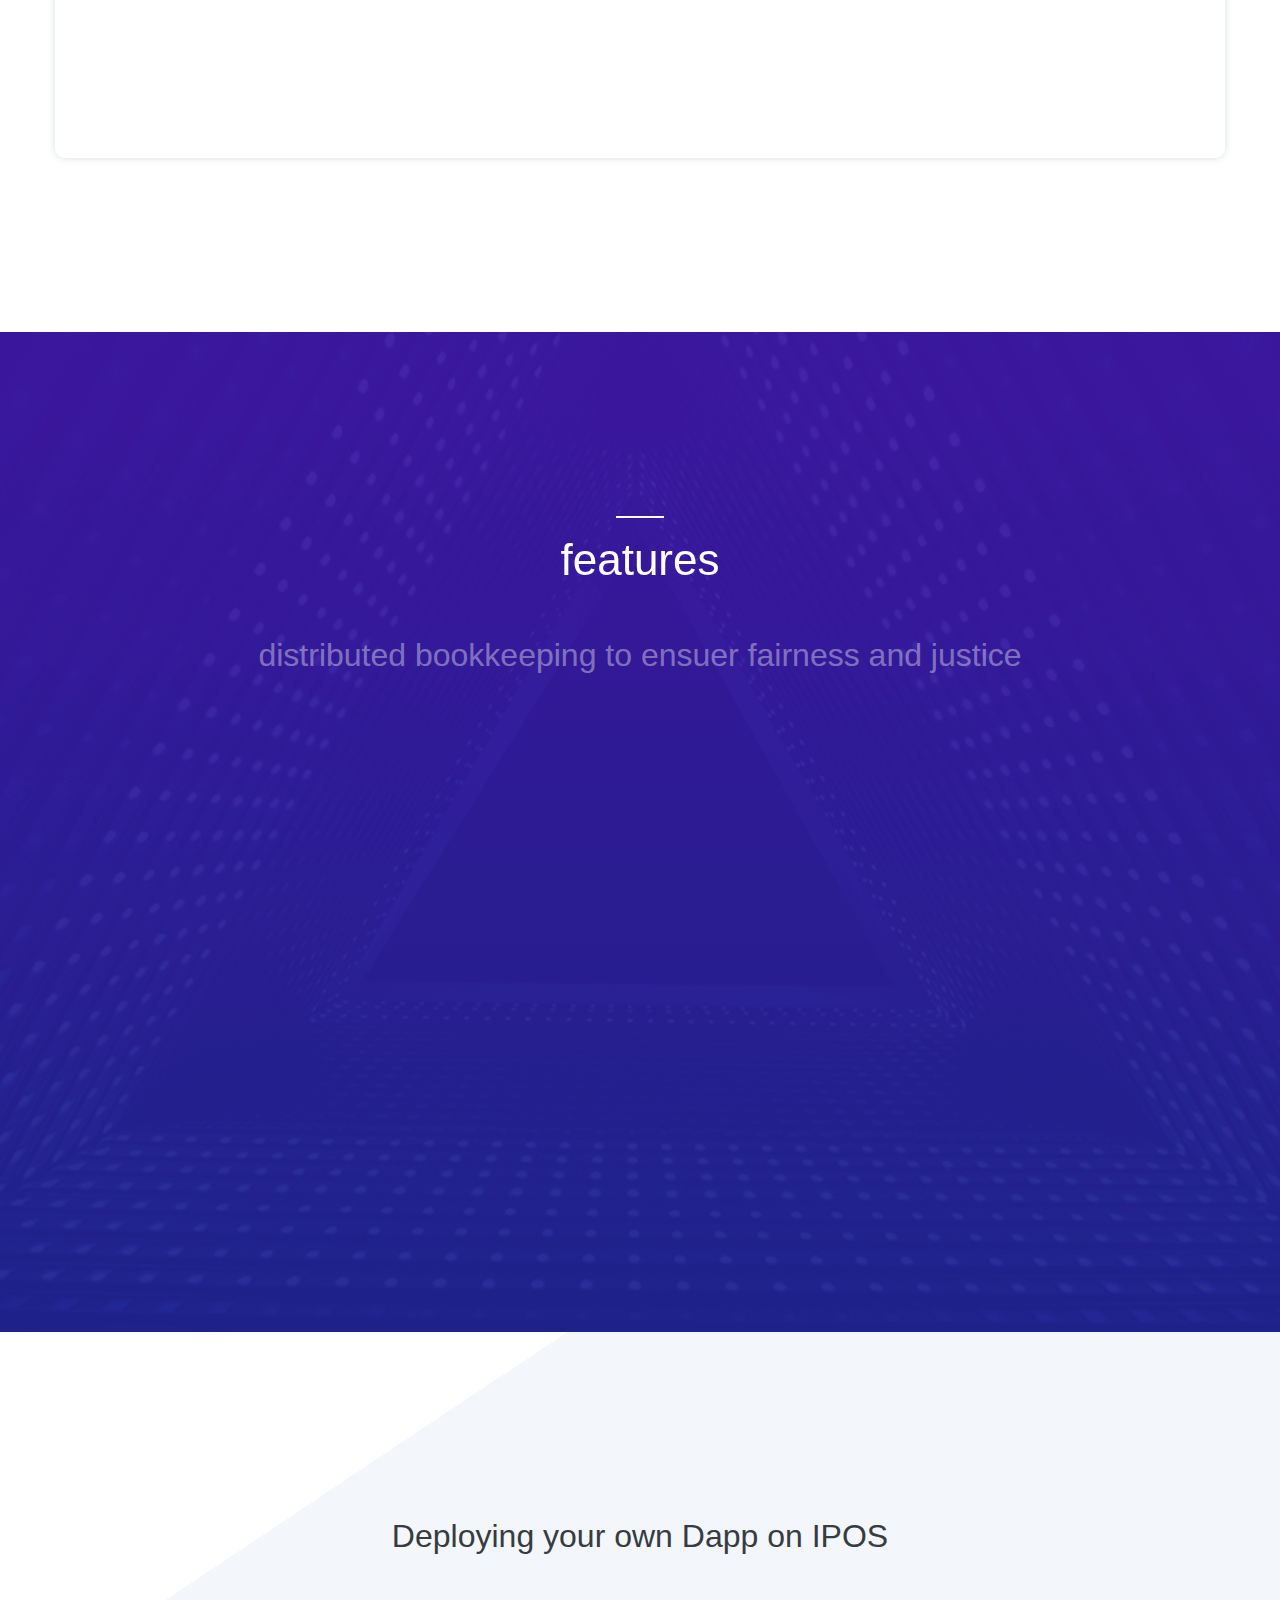
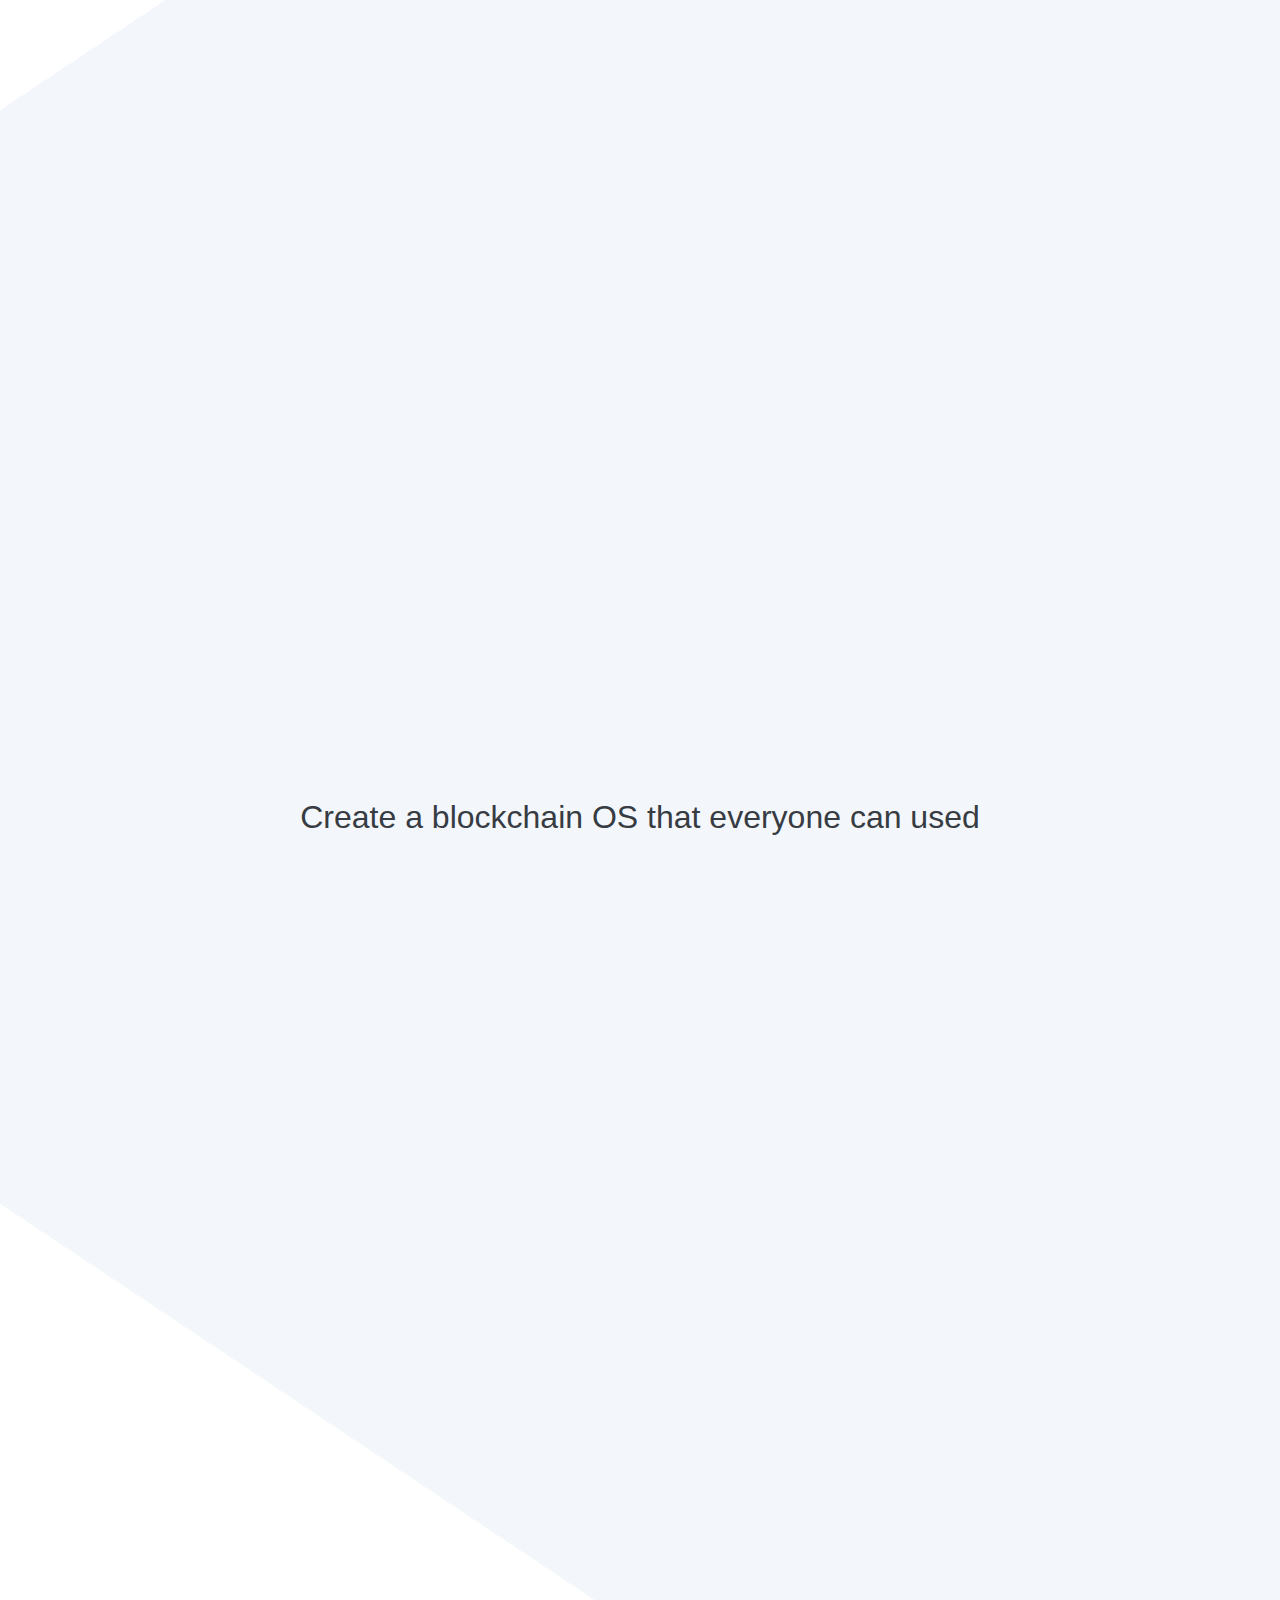
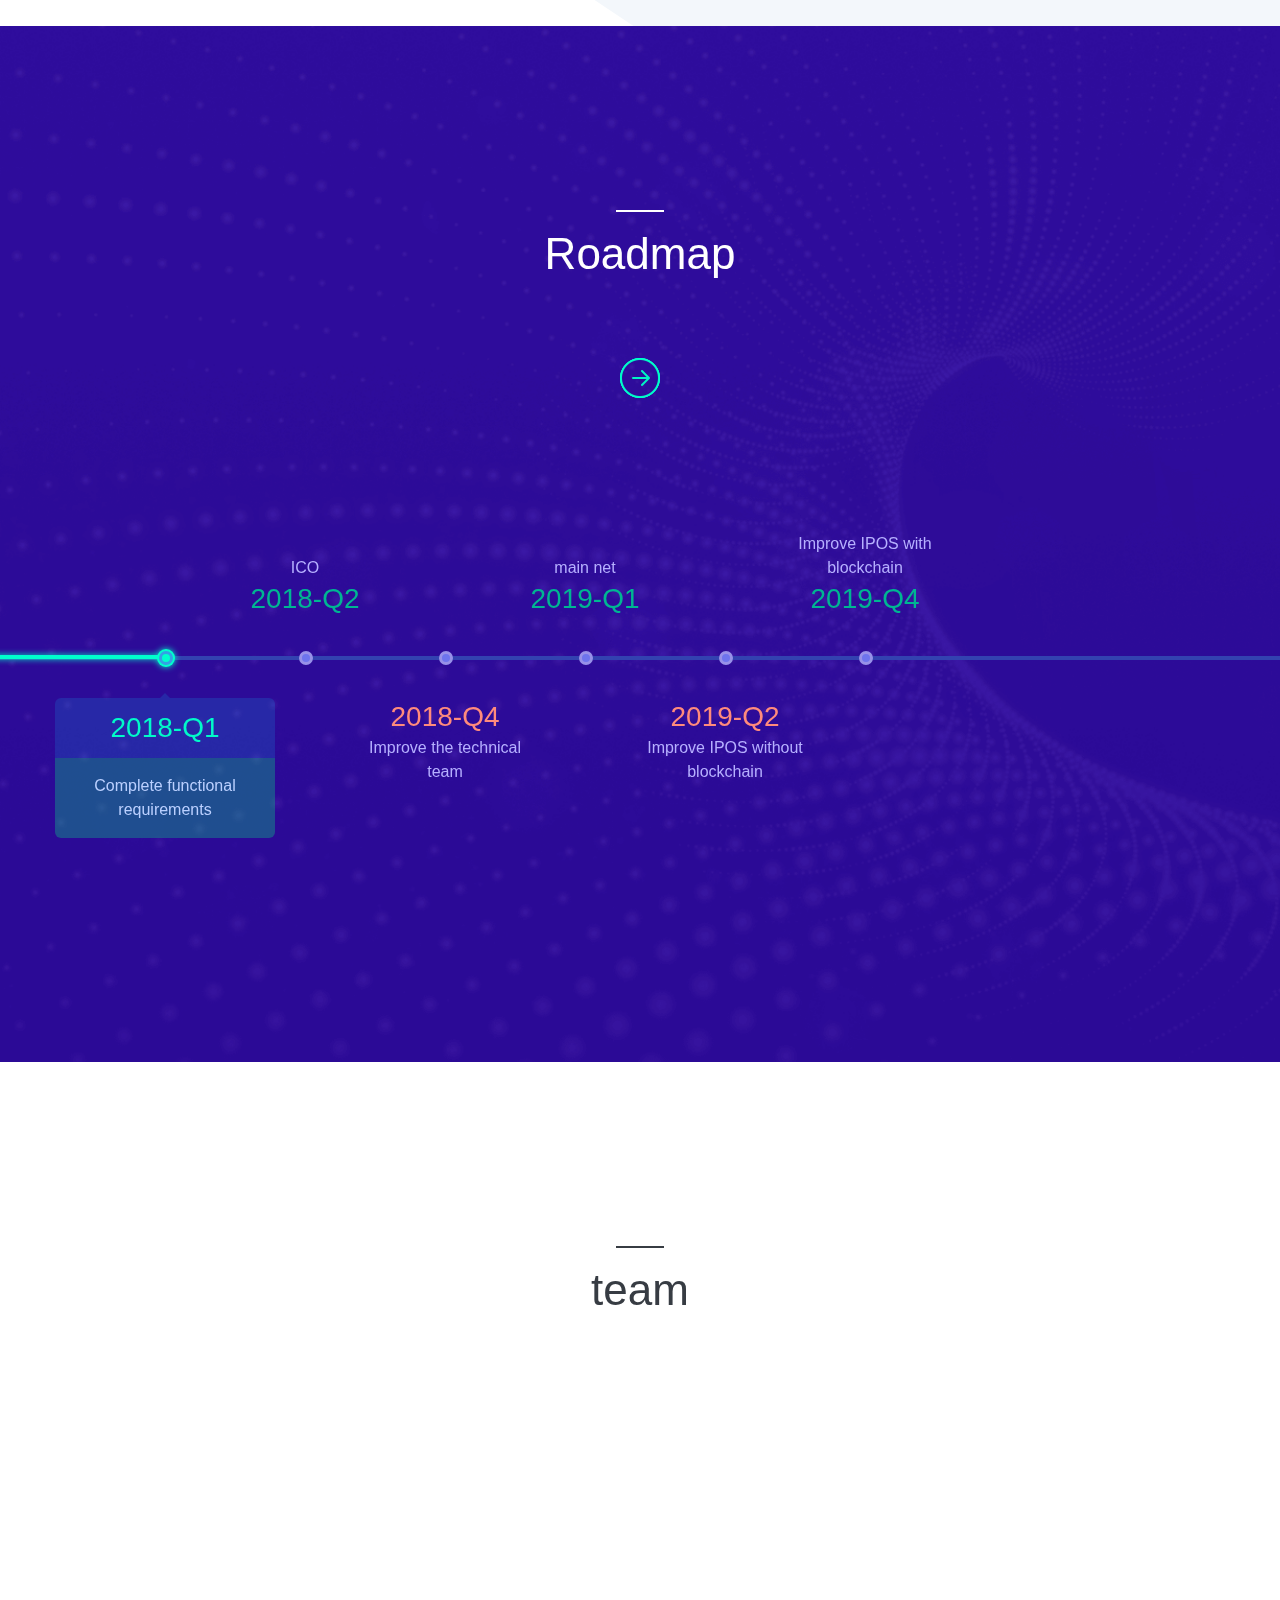
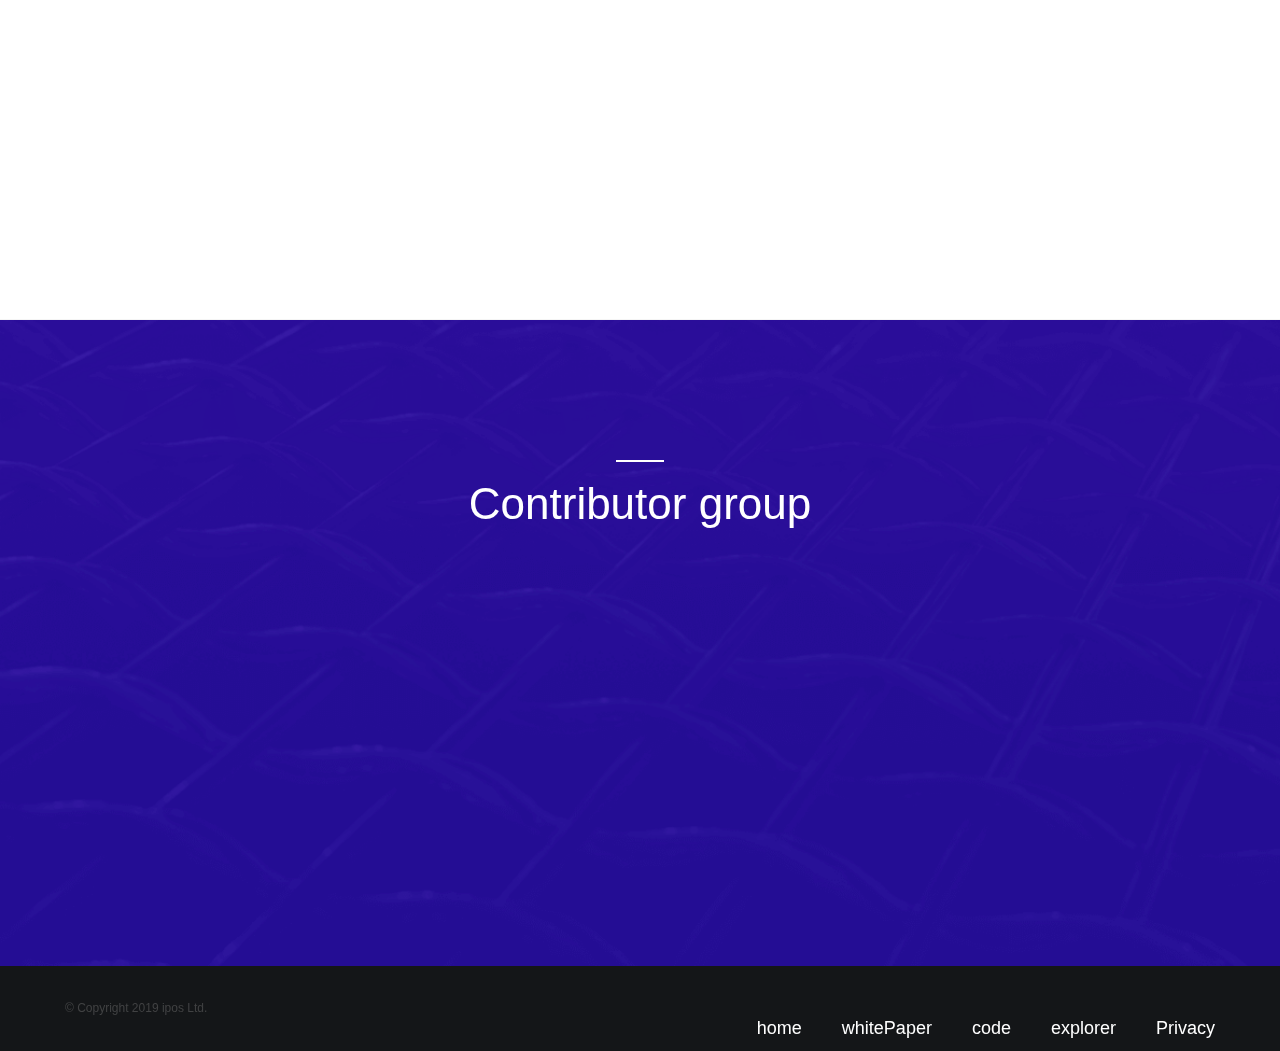
==== commit 011562e4: "Update index.html" ====
--- a/index.html
+++ b/index.html
@@ -97,8 +97,6 @@
         <p>a decentralized operation system base on bell_lab plan9</p>
         <p>any computing device can participate in the system ,countributing your commputing,net,storage,and reaping substantial financial returns</p>
         <br>
-        <br> <p>send EOS to oo1122334455 ,u will get 2000 IPOS back.</p>
-        <br><p> Bancor will then be converted to IPOS with an initial price of 0.0002.</p>
         <p>
             <strong>In IPOS</strong>
         </p>
@@ -242,6 +240,11 @@
                             <div class="title">2018-Q4</div>
                             <div class="desc">Improve the technical team</div>
                         </li>
+                         <li>
+                            <i class="dot"></i>
+                            <div class="title">2019-Q1</div>
+                            <div class="desc">main net </div>
+                        </li>
                         <li>
                             <i class="dot"></i>
                             <div class="title">2019-Q2</div>
@@ -249,7 +252,7 @@
                         </li>
                         <li>
                             <i class="dot"></i>
-                            <div class="title">2019-Q3</div>
+                            <div class="title">2019-Q4</div>
                             <div class="desc">Improve IPOS with blockchain</div>
                         </li>
                     </ul>
@@ -318,9 +321,10 @@
             <li><a href="/">home</a></li>
             <li><a href="https://github.com/IPOSIO/ipos/blob/master/README.md">whitePaper</a></li>
              <li><a href="https://github.com/IPOSIO/ipos/tree/master/src">code</a></li>
+        <li><a href="http://explorer.iposlab.com/">explorer</a></li>
             <li><a href="#">Privacy</a></li>
         </ul>
-        <div class="copyright">© Copyright 2018 ipos Ltd. </div>
+        <div class="copyright">© Copyright 2019 ipos Ltd. </div>
     </div>
 </div>
 
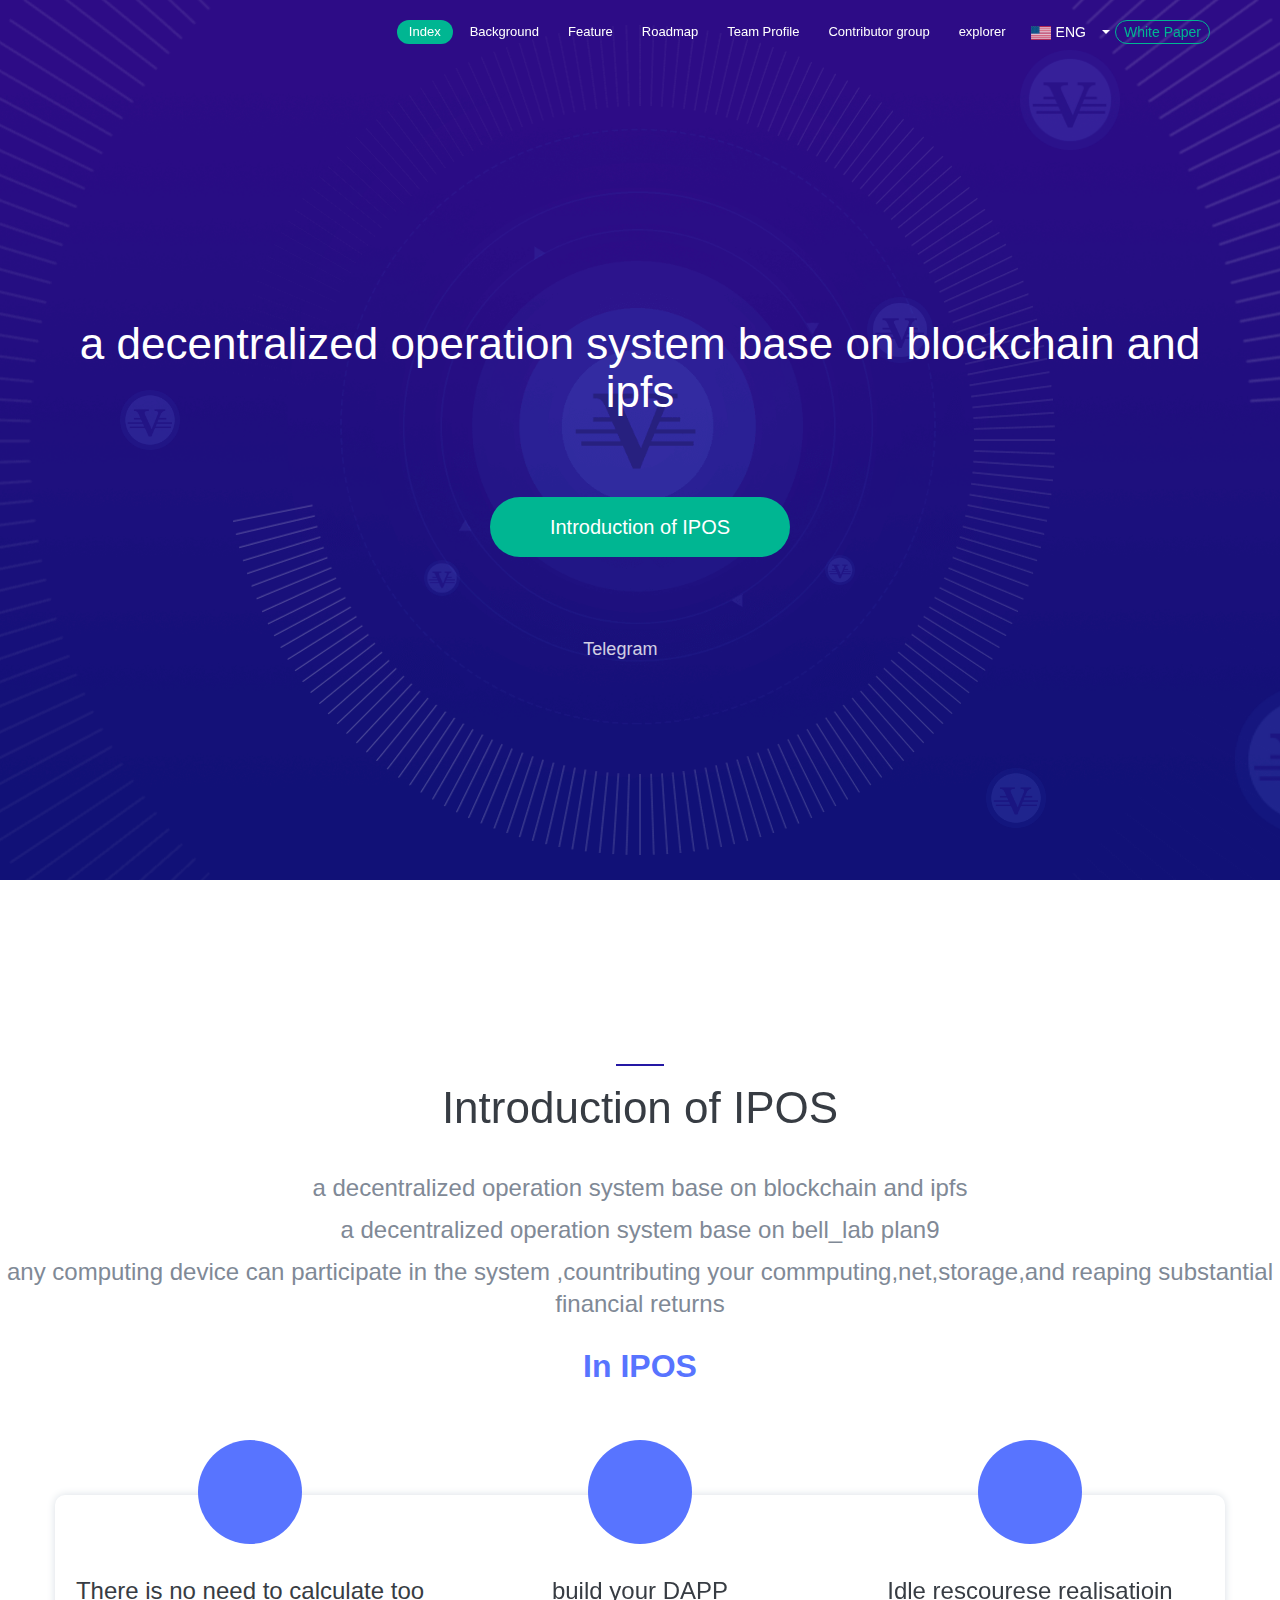
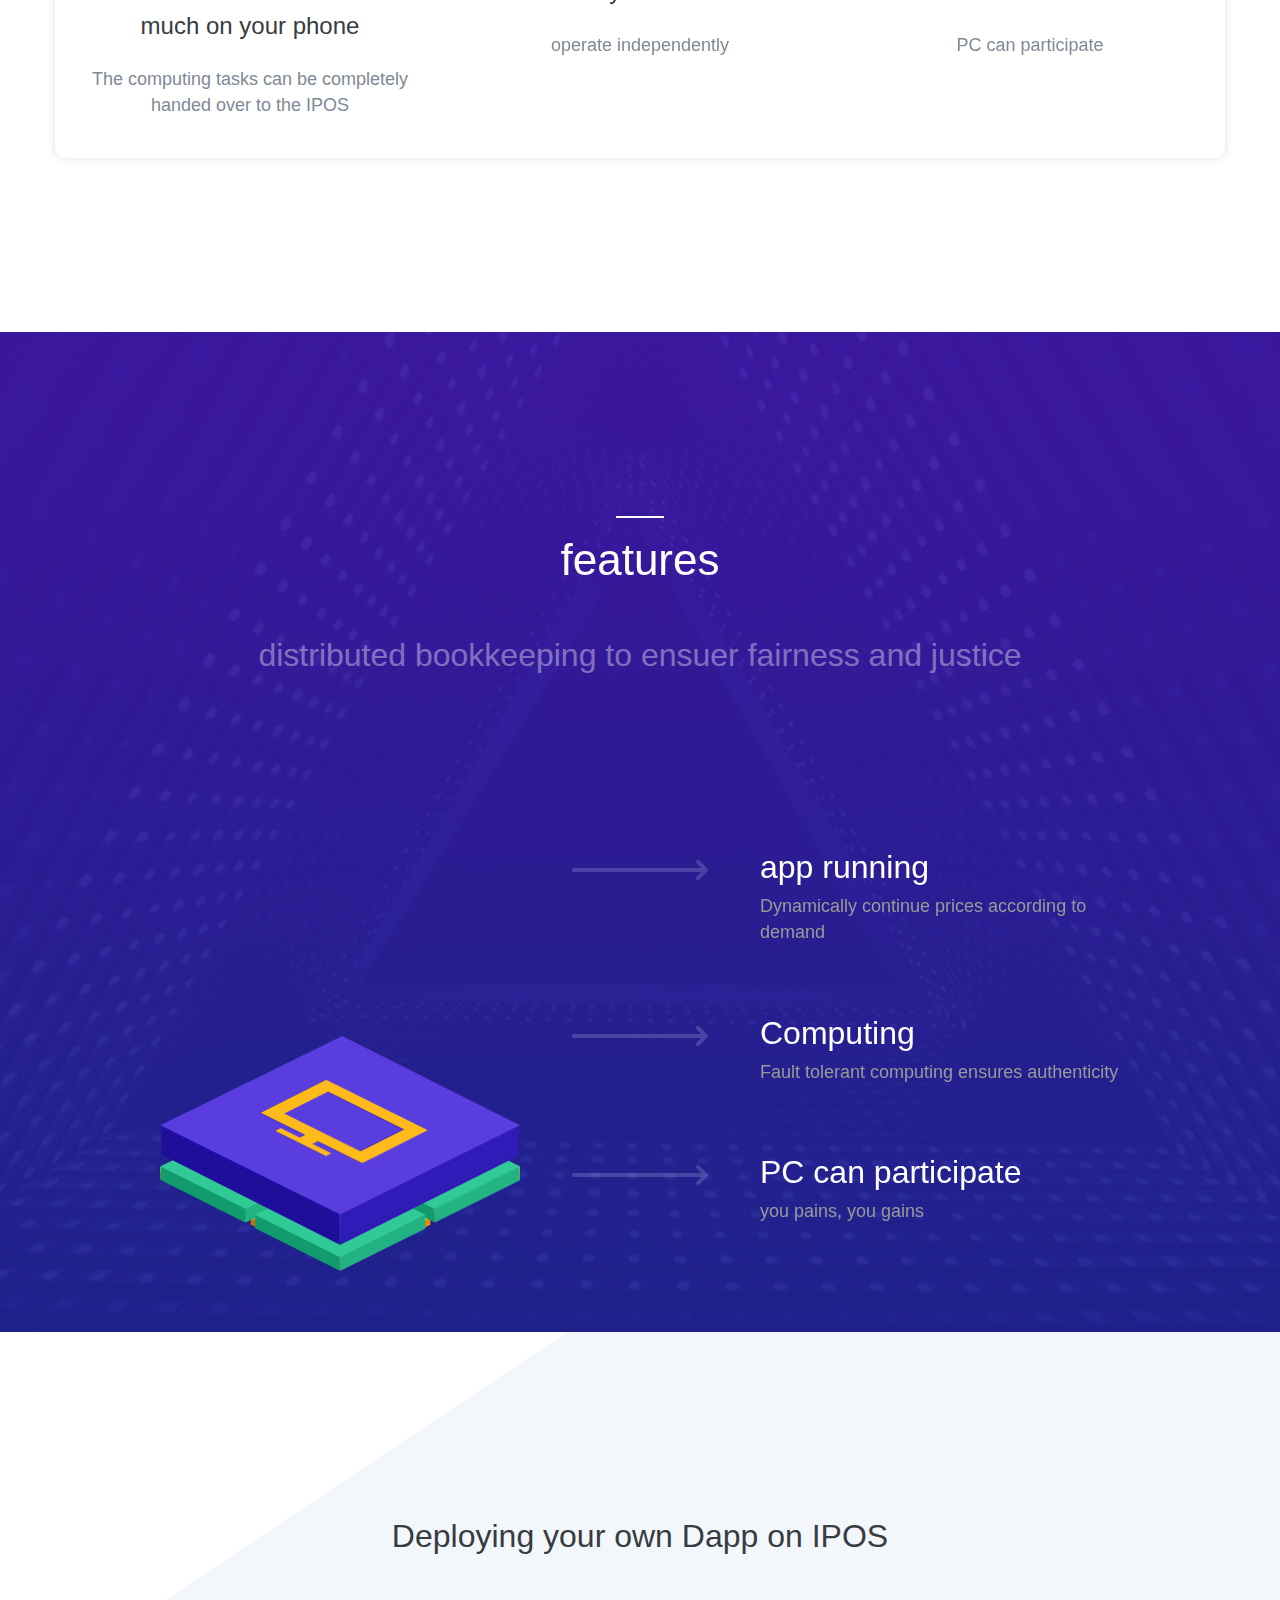
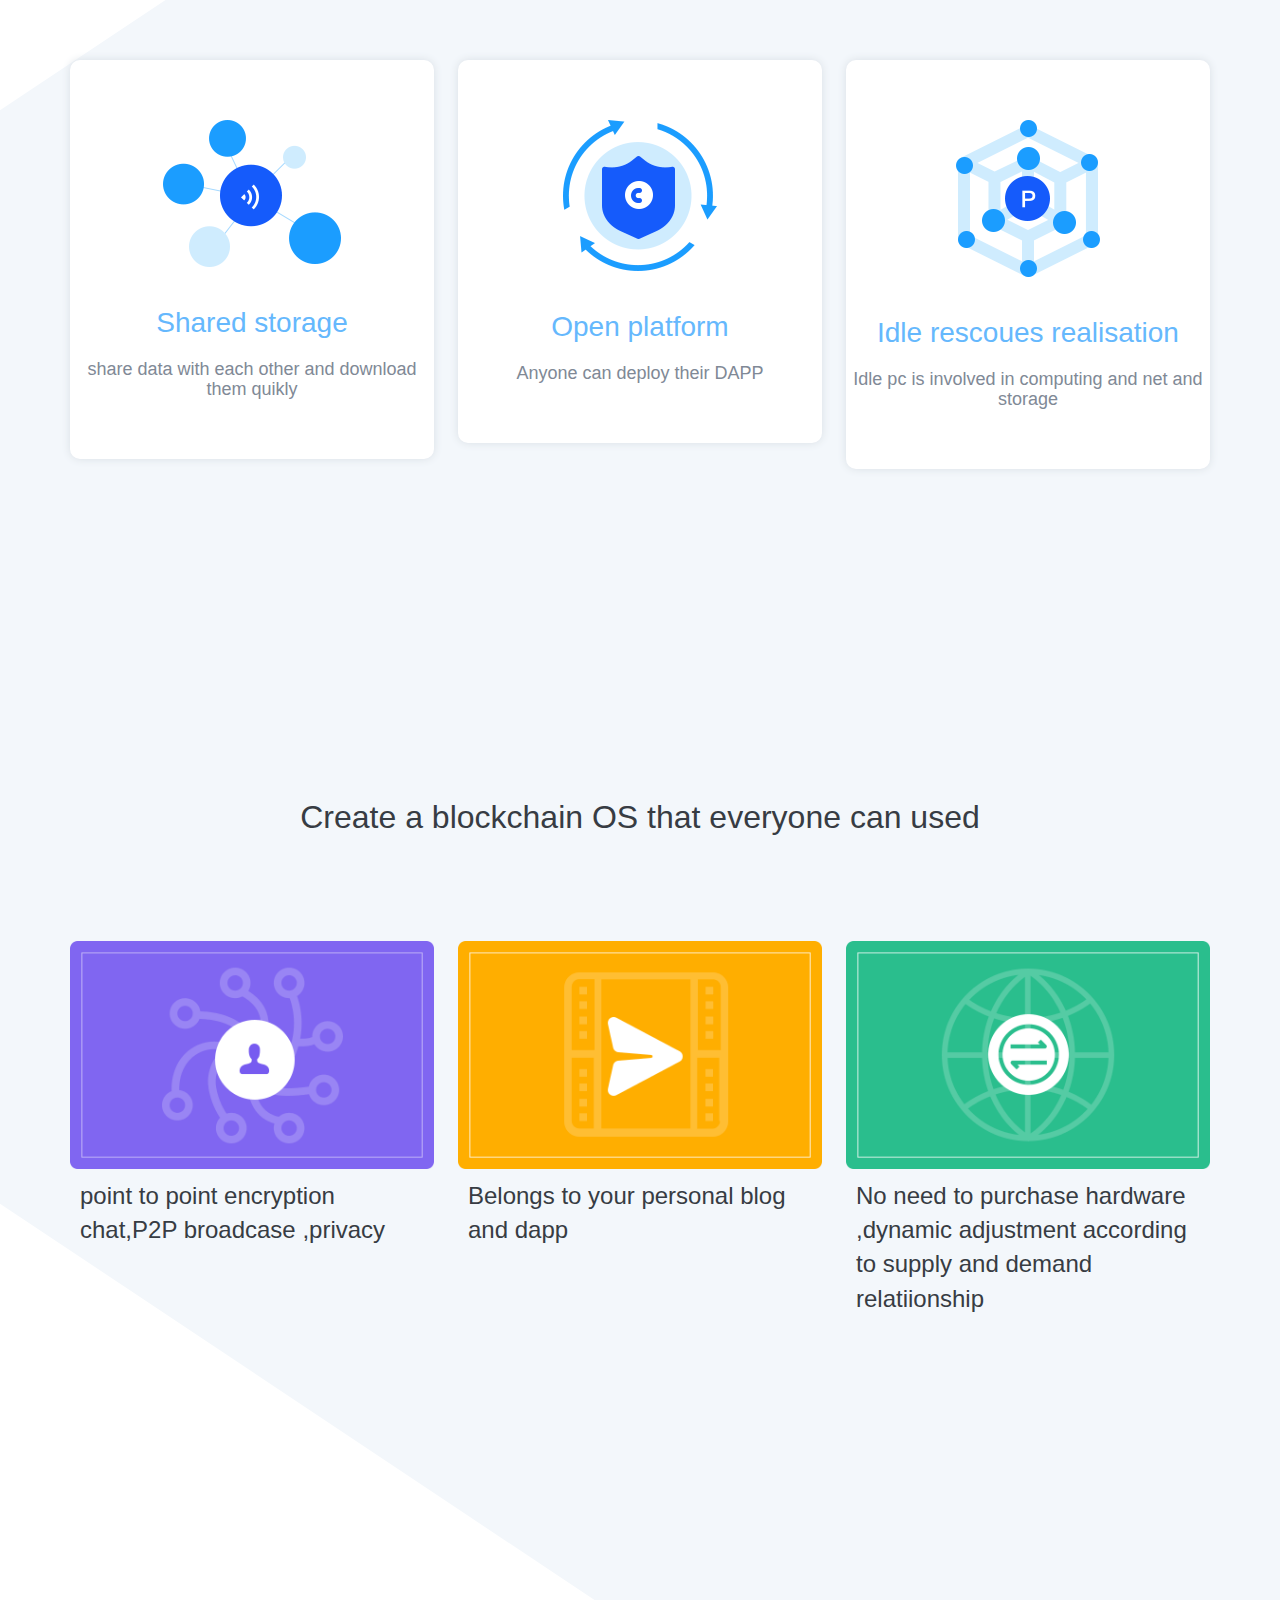
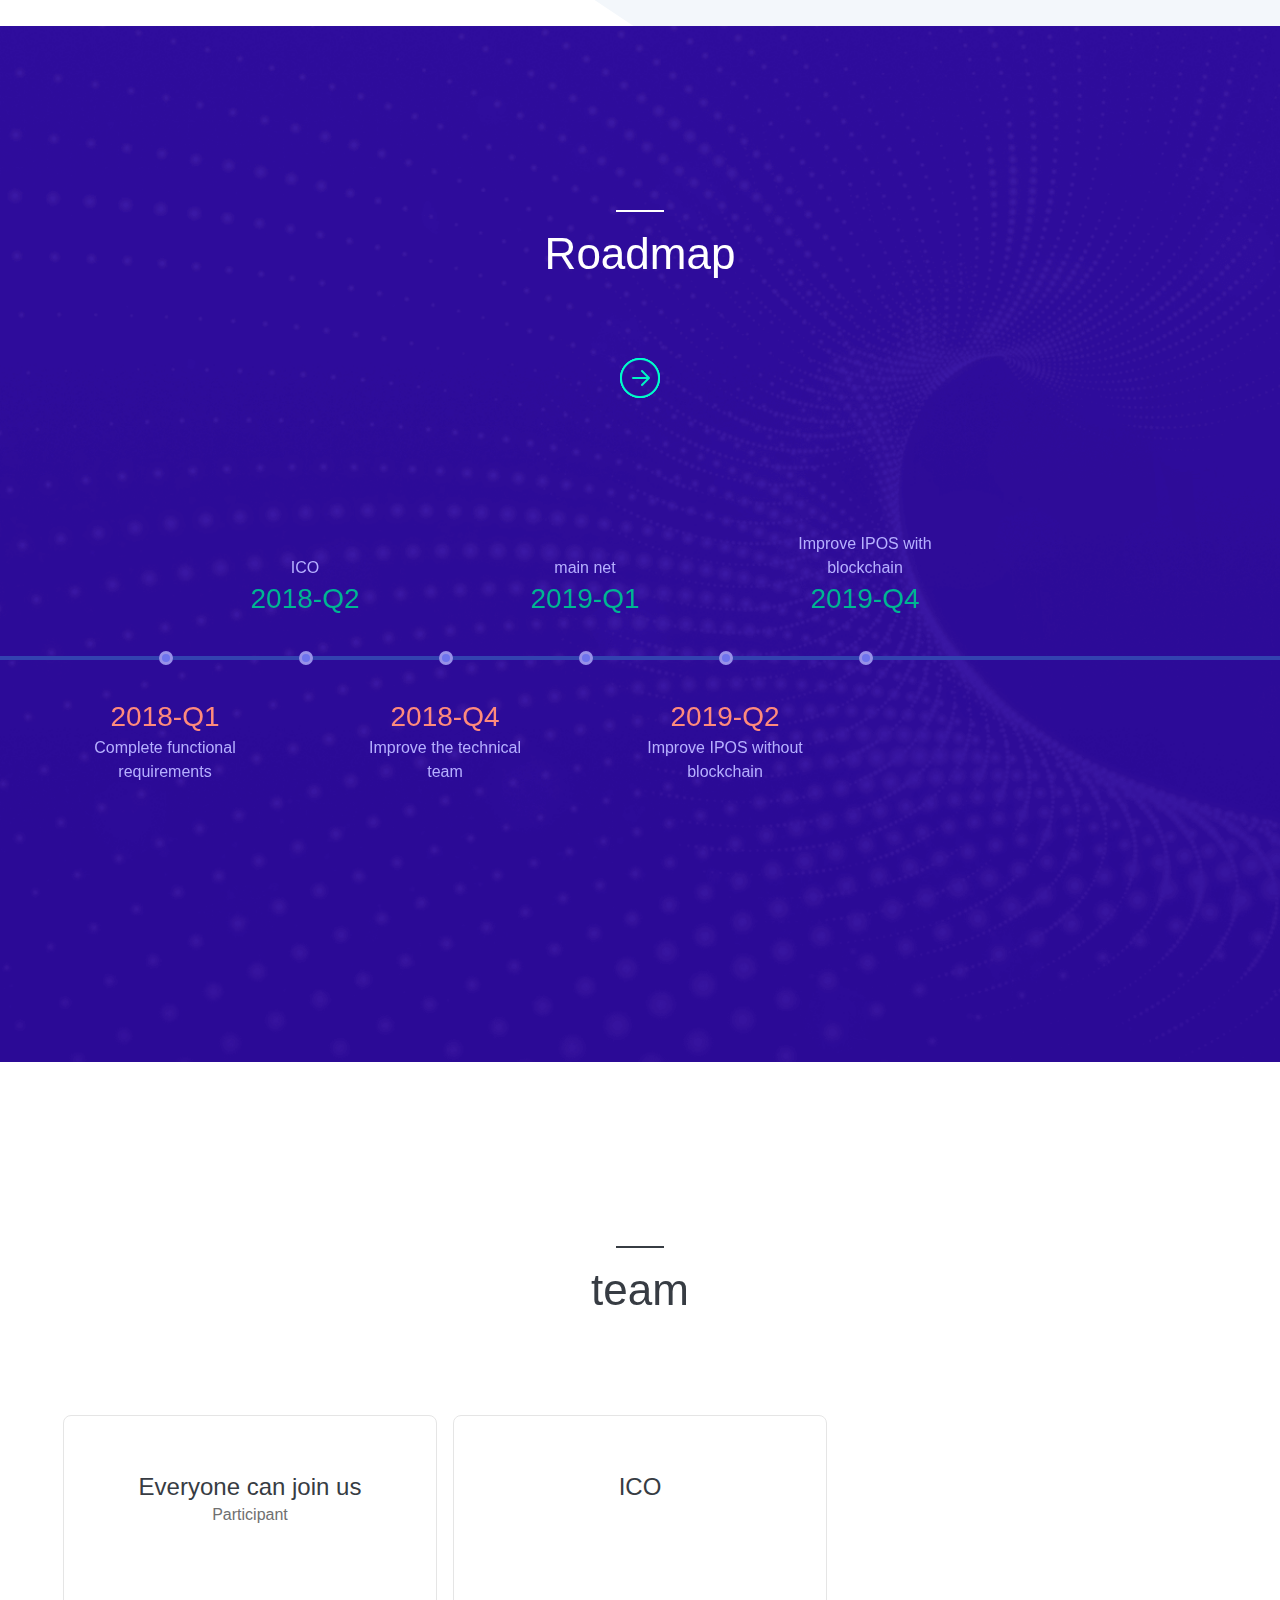
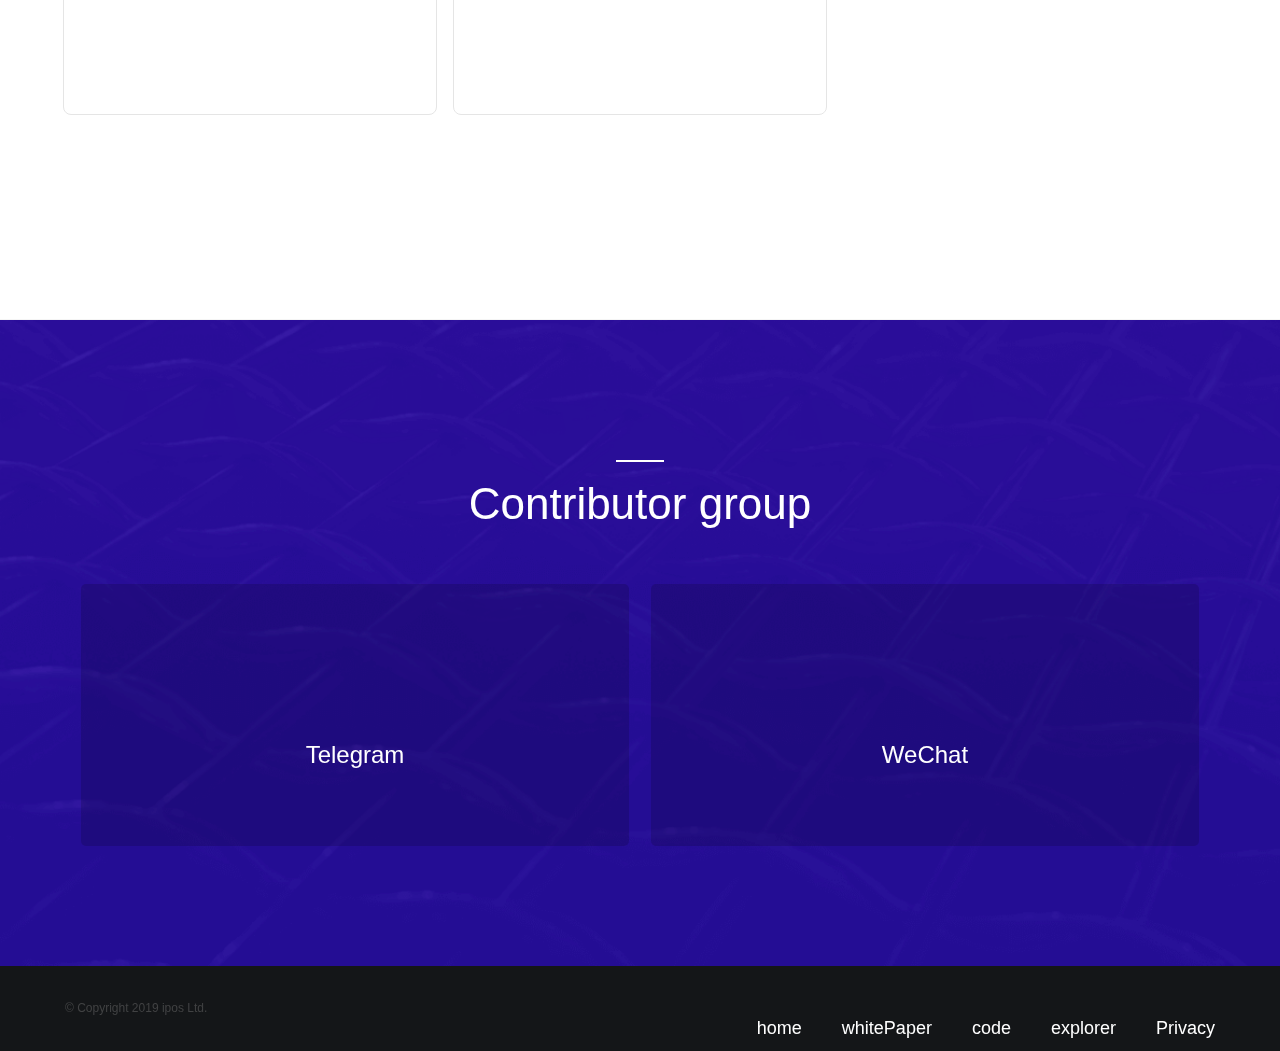
==== commit 58ed7ed3: "ipos2mainnet" ====
--- a/index.html
+++ b/index.html
@@ -45,6 +45,7 @@
                 <li><a href="#module-roadmap" title="Roadmap">Roadmap</a></li>
                 <li><a href="#module-team-profile" title="Team Profile">Team Profile</a></li>
                 <li><a href="#module-contact-us" title="Contributor group">Contributor group</a></li>
+                <li><a href="http://explorer.iposlab.com/home" title="explorer">explorer</a></li>
                 
                 <li class="language">
                      <span><i class="icon icon-us"></i>ENG</span>
@@ -52,6 +53,8 @@
                         <li><a href="index_cn.html"><i class="icon icon-cn"></i>中文</a></li>
                          <li><a href="index.html"><i class="icon icon-us"></i>ENG</a></li>
                         <li><a href="/game"><i class="icon icon-us"></i>game</a></li>
+                         <li><a href="/2mainnet"><i class="icon icon-us"></i>toMainnet</a></li>
+
                     </ul>
                 </li>
             </ul>
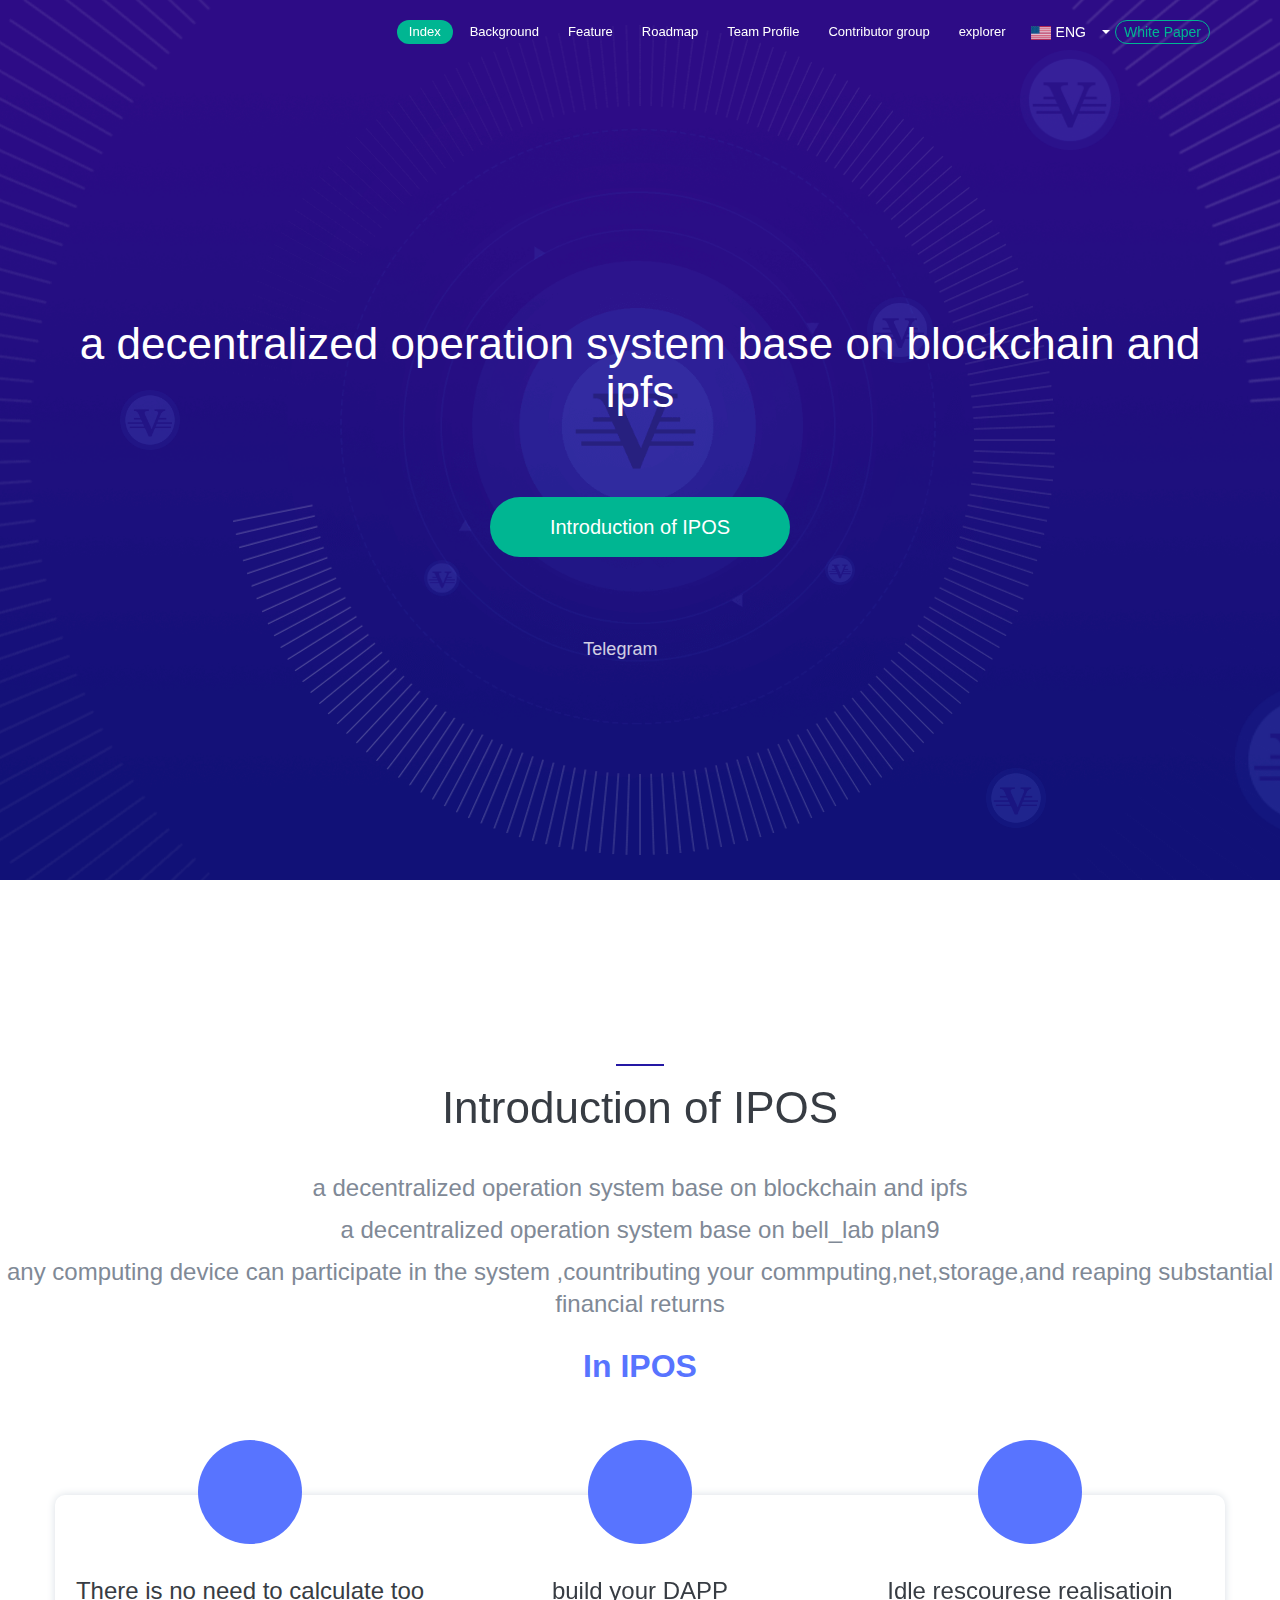
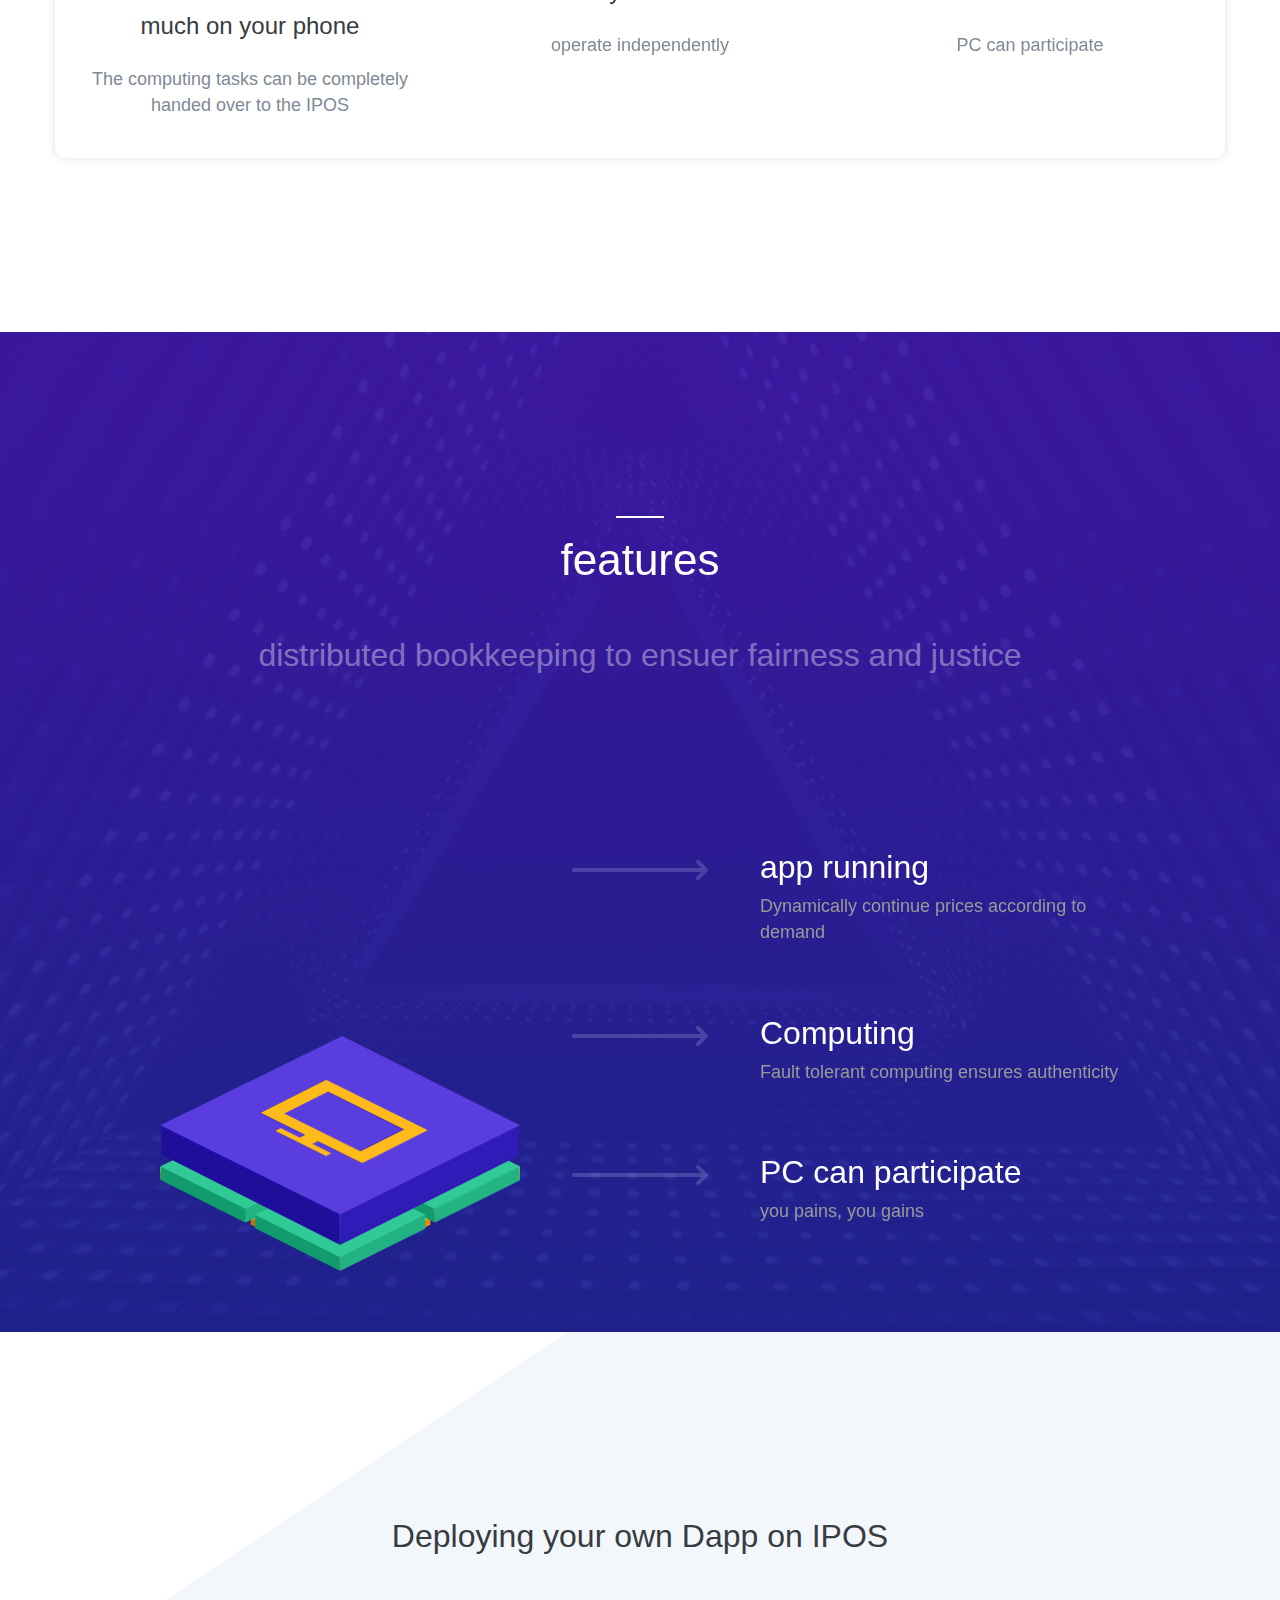
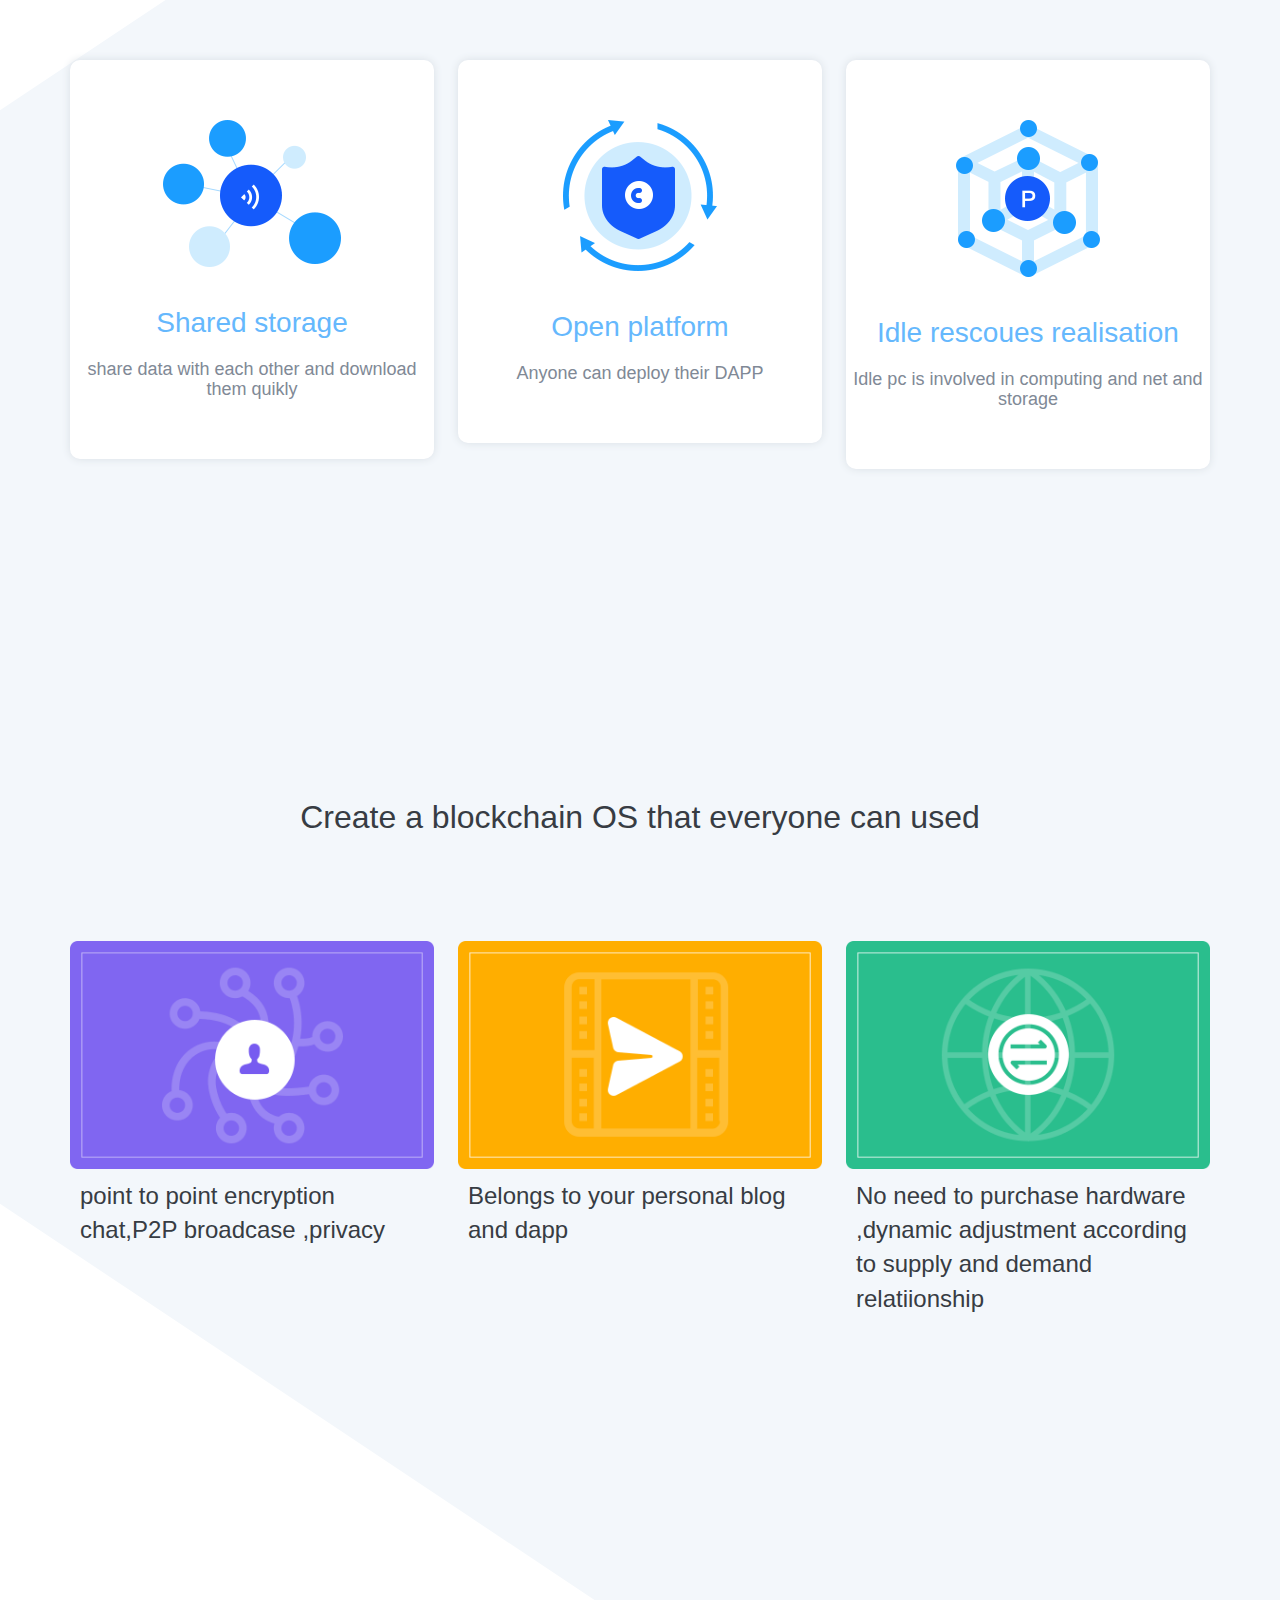
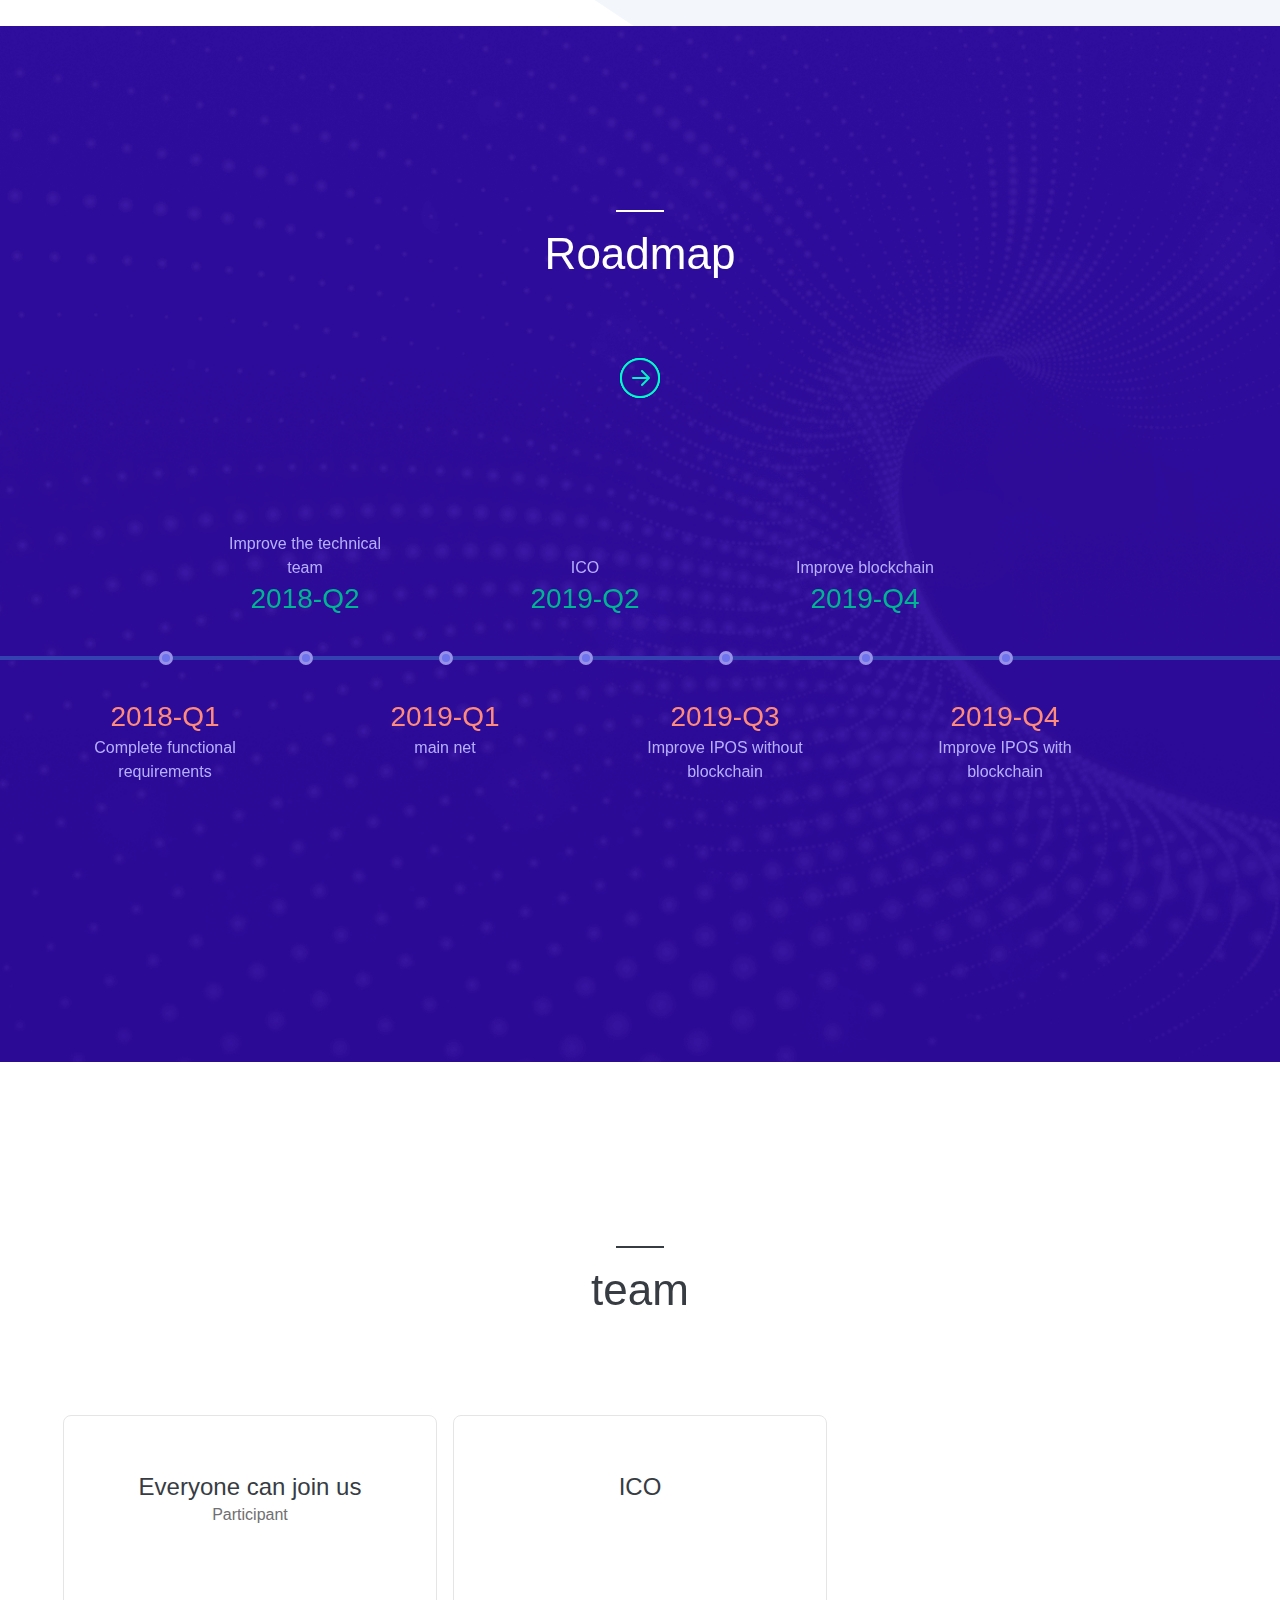
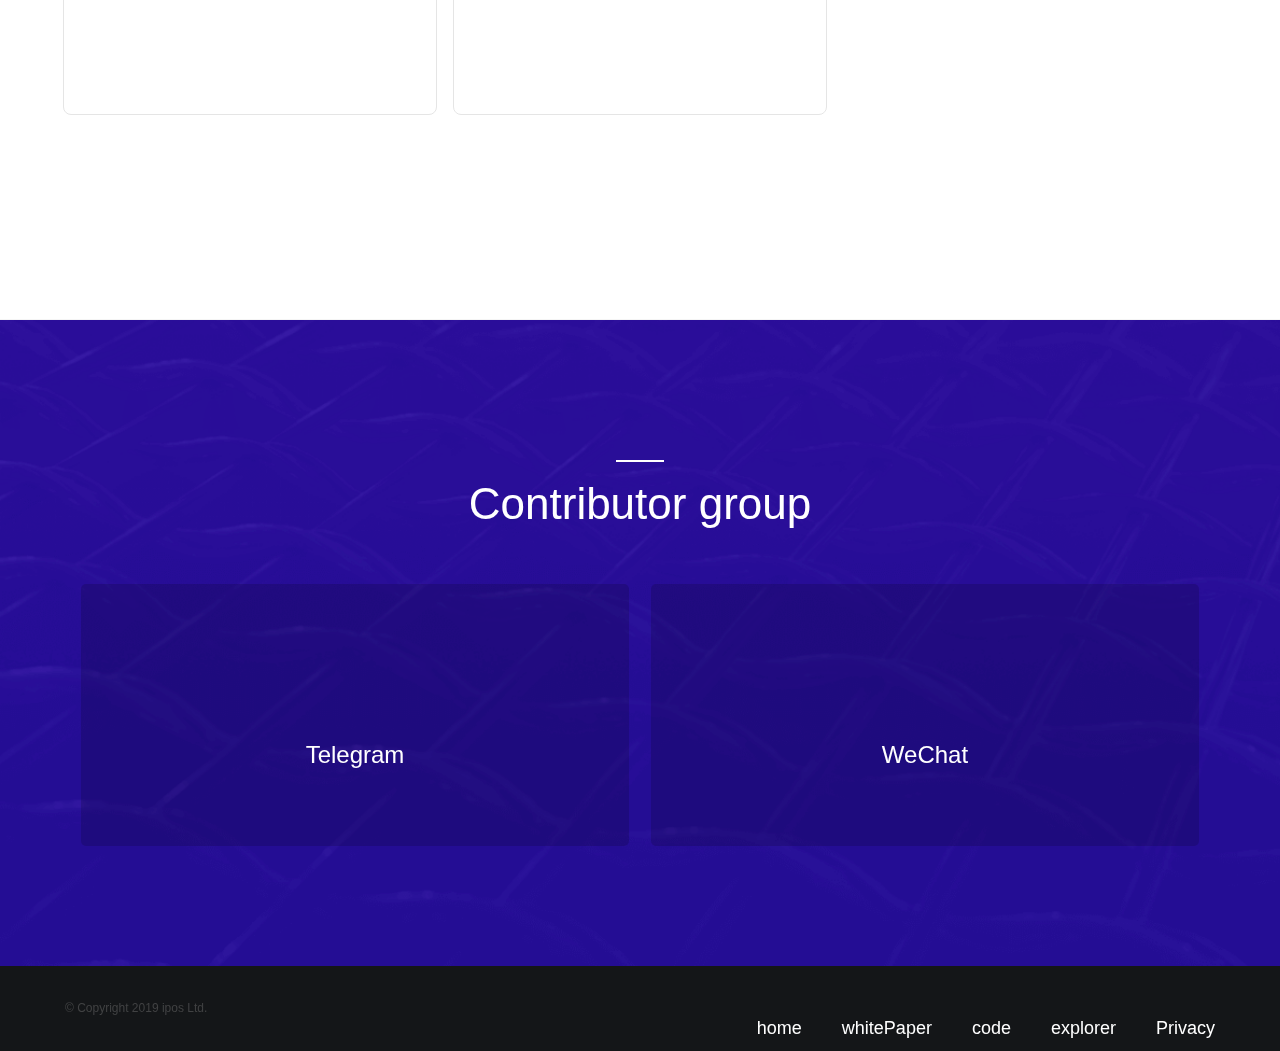
==== commit fcd7946a: "ibo" ====
--- a/index.html
+++ b/index.html
@@ -233,14 +233,9 @@
                             <div class="title">2018-Q1</div>
                             <div class="desc">Complete functional requirements</div>
                         </li>
-                        <li>
+                         <li>
                             <i class="dot"></i>
                             <div class="title">2018-Q2</div>
-                            <div class="desc">ICO</div>
-                        </li>
-                        <li>
-                            <i class="dot"></i>
-                            <div class="title">2018-Q4</div>
                             <div class="desc">Improve the technical team</div>
                         </li>
                          <li>
@@ -251,7 +246,20 @@
                         <li>
                             <i class="dot"></i>
                             <div class="title">2019-Q2</div>
+                            <div class="desc">ICO</div>
+                        </li>
+                       
+                        
+                        <li>
+                            <i class="dot"></i>
+                            <div class="title">2019-Q3</div>
                             <div class="desc">Improve IPOS without blockchain</div>
+                        </li>
+
+                         <li>
+                            <i class="dot"></i>
+                            <div class="title">2019-Q4</div>
+                            <div class="desc">Improve  blockchain</div>
                         </li>
                         <li>
                             <i class="dot"></i>
@@ -287,7 +295,7 @@
                     <div class="title">ICO</div>
                     <div class="meta-position"></div>
                     <div class="desc">
-                        <p class="primary">send EOS to oo1122334455，you will get IPOS back</p>
+                        <p class="primary">Send more than 1 EOS, memo remarks ipos address to ipos2mainnet, memo address will get the some IPOS  on the main network; the number is calculated according by bancor</p>
                         <p class="secondary">
 </p>
                     </div>
